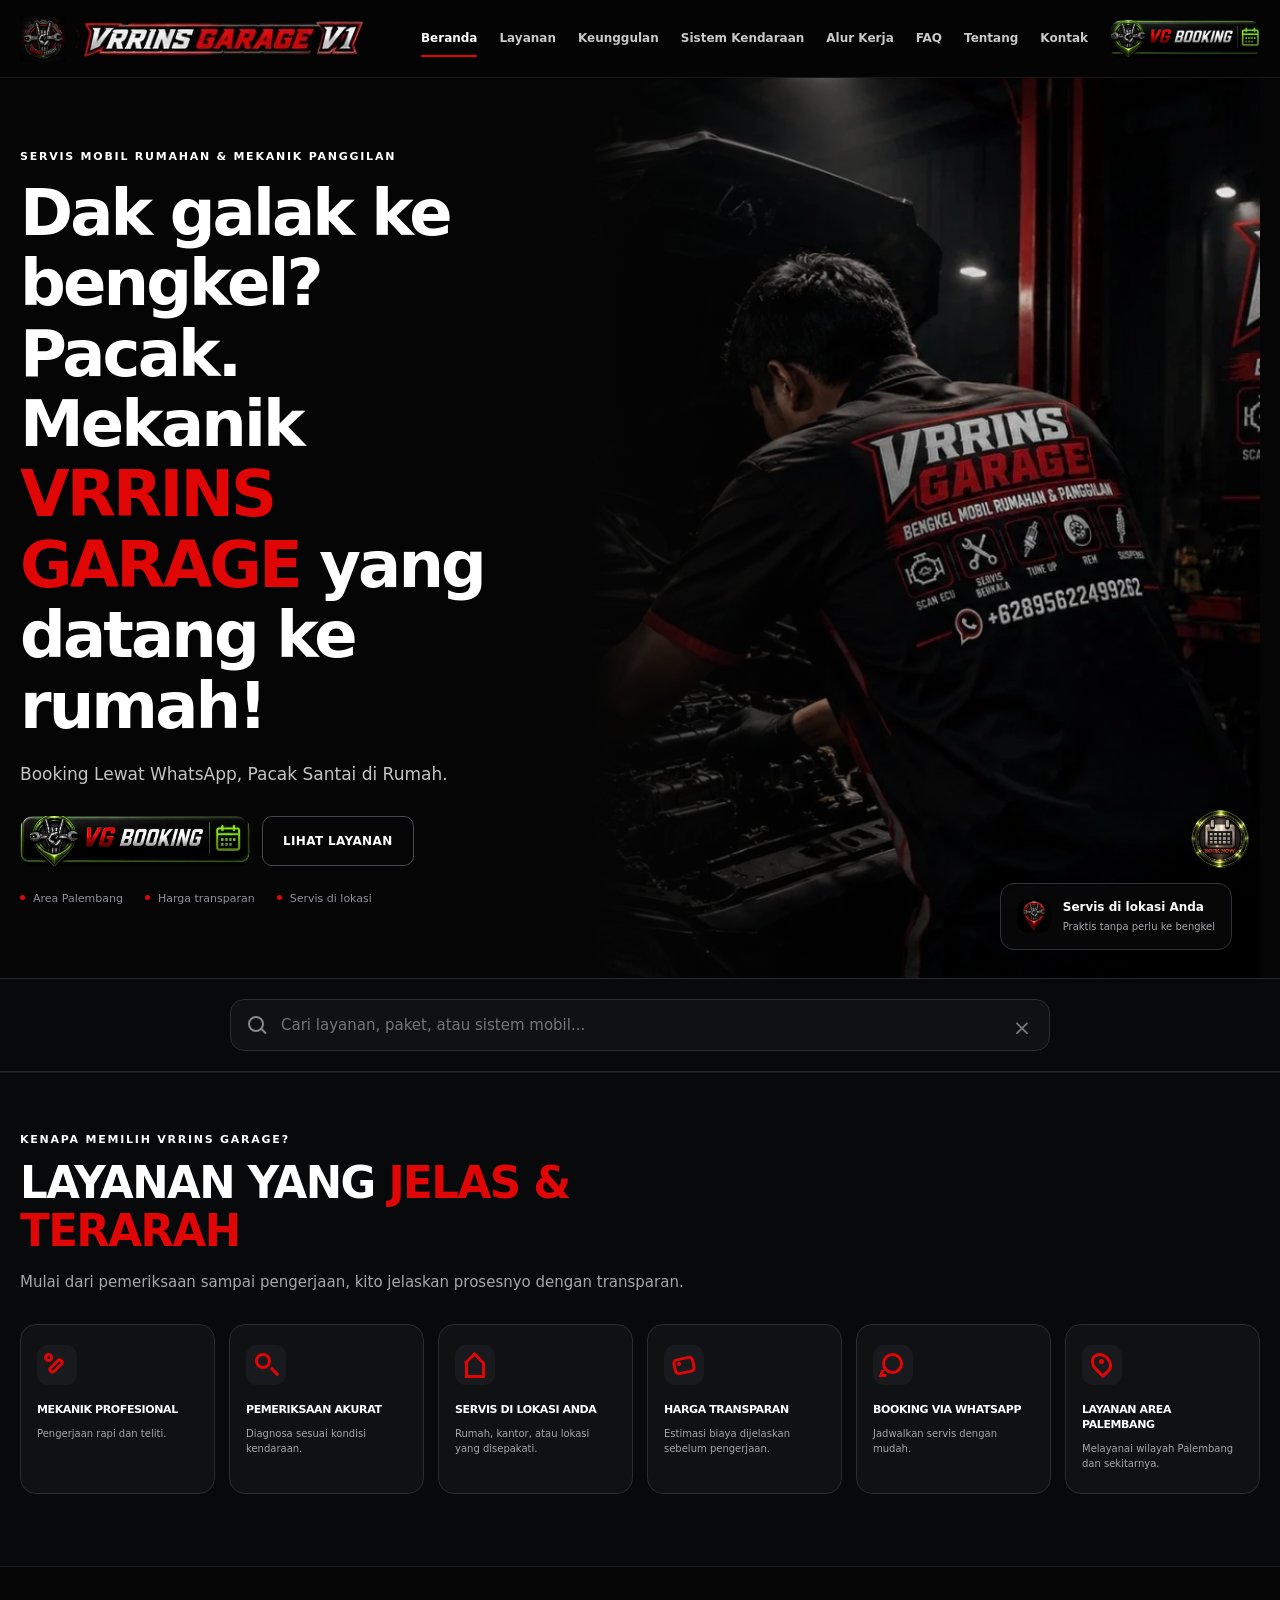
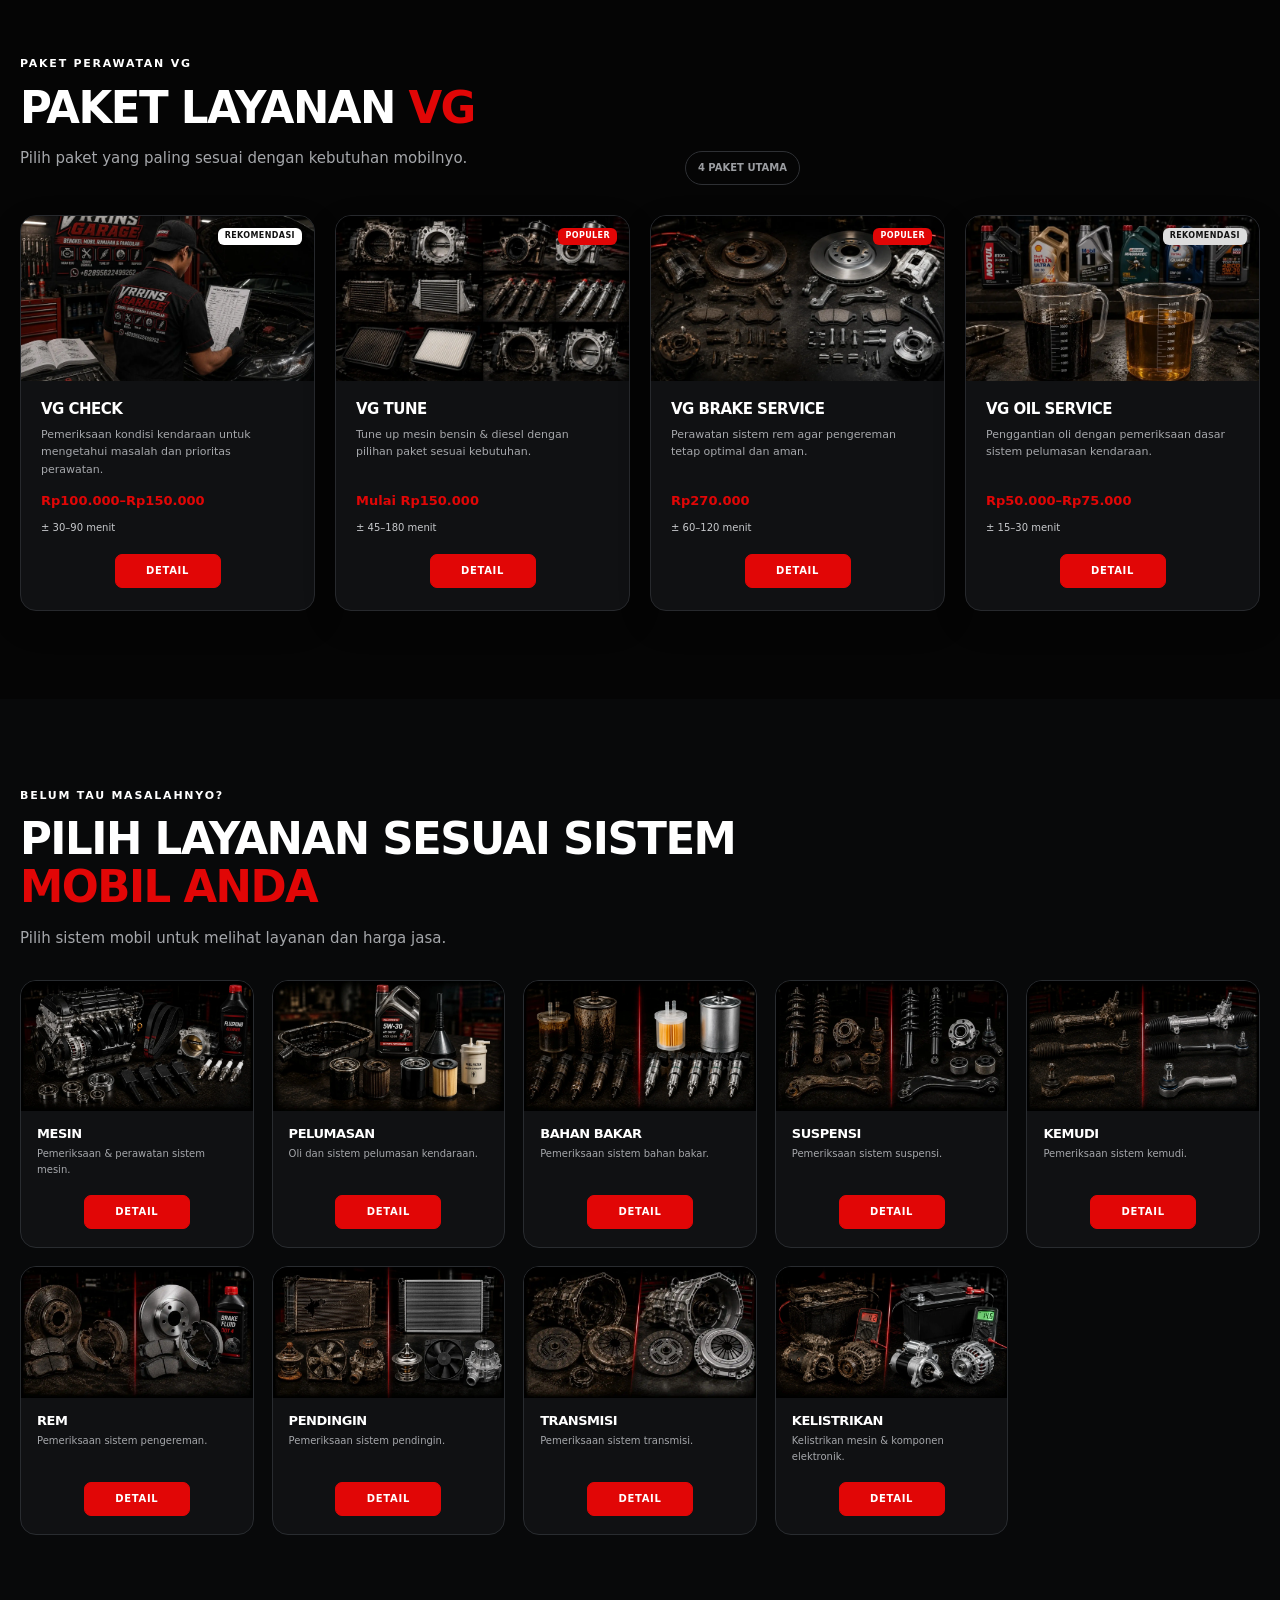
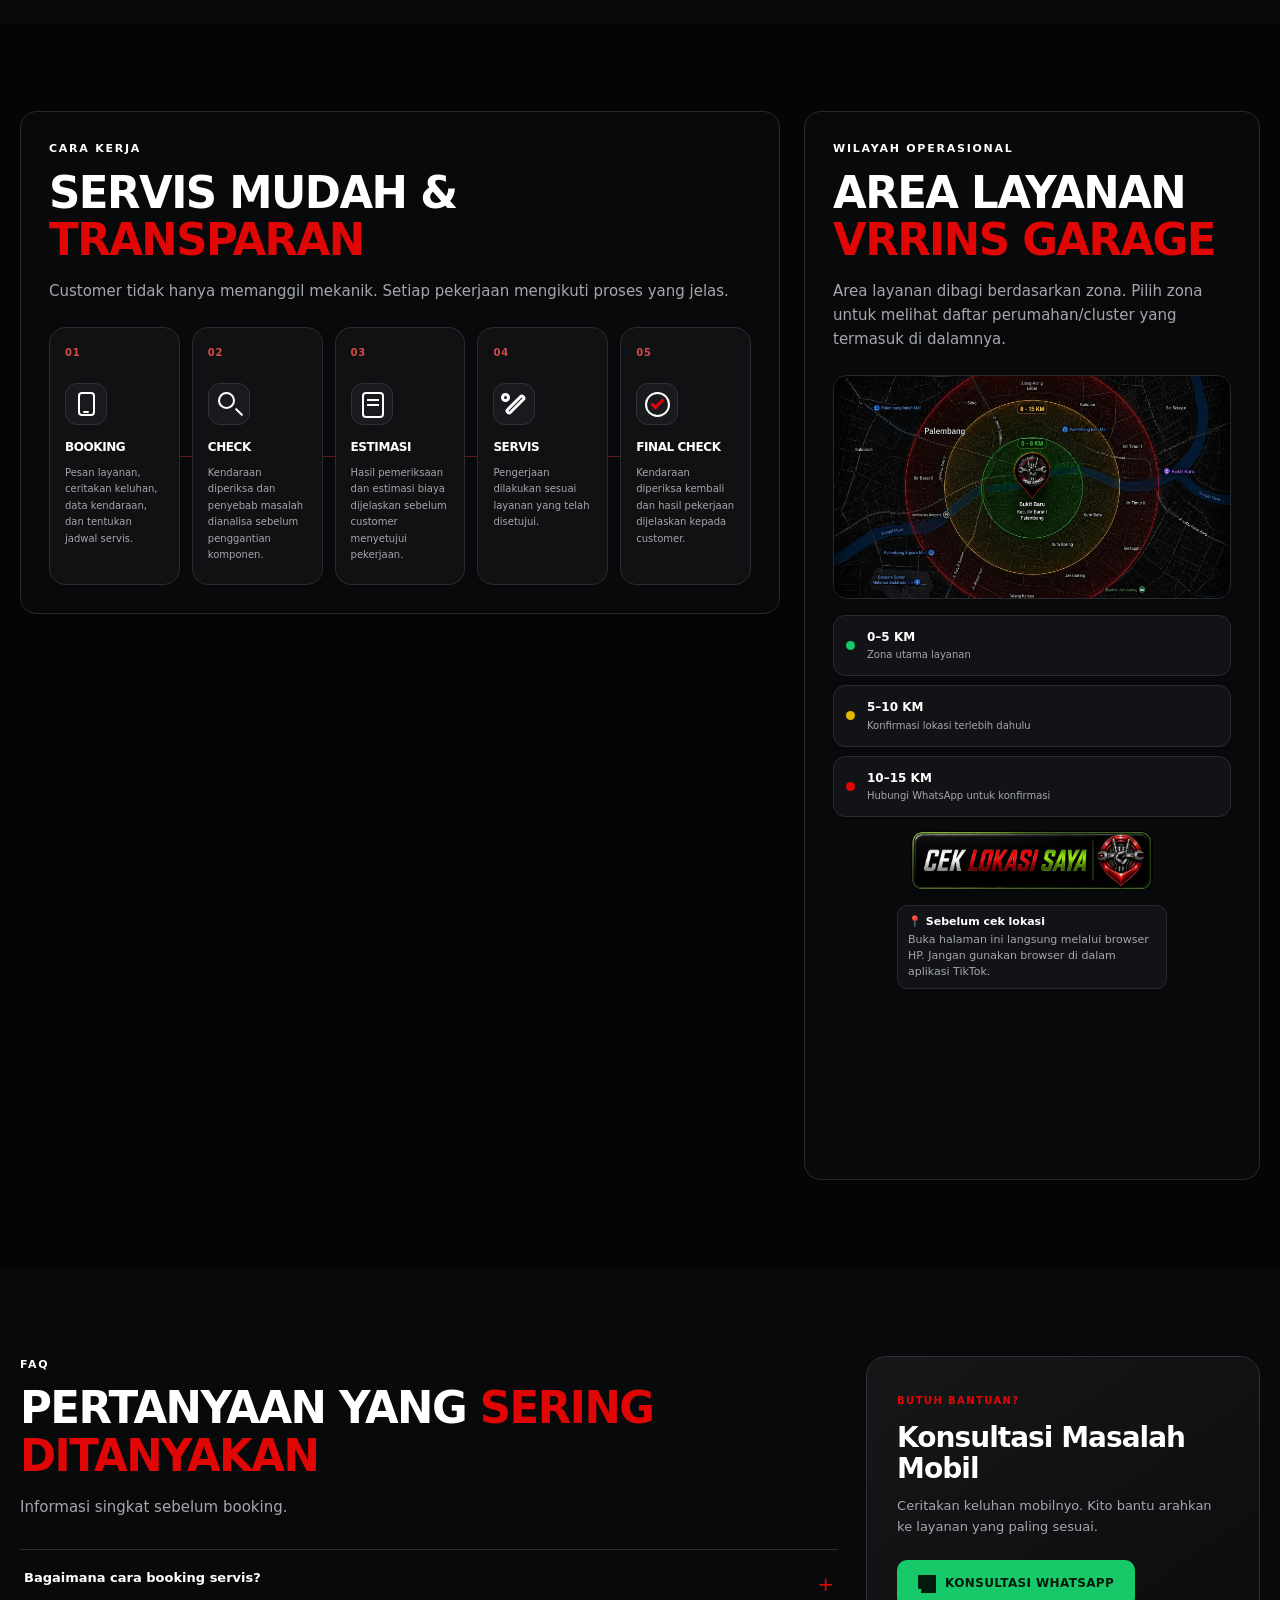
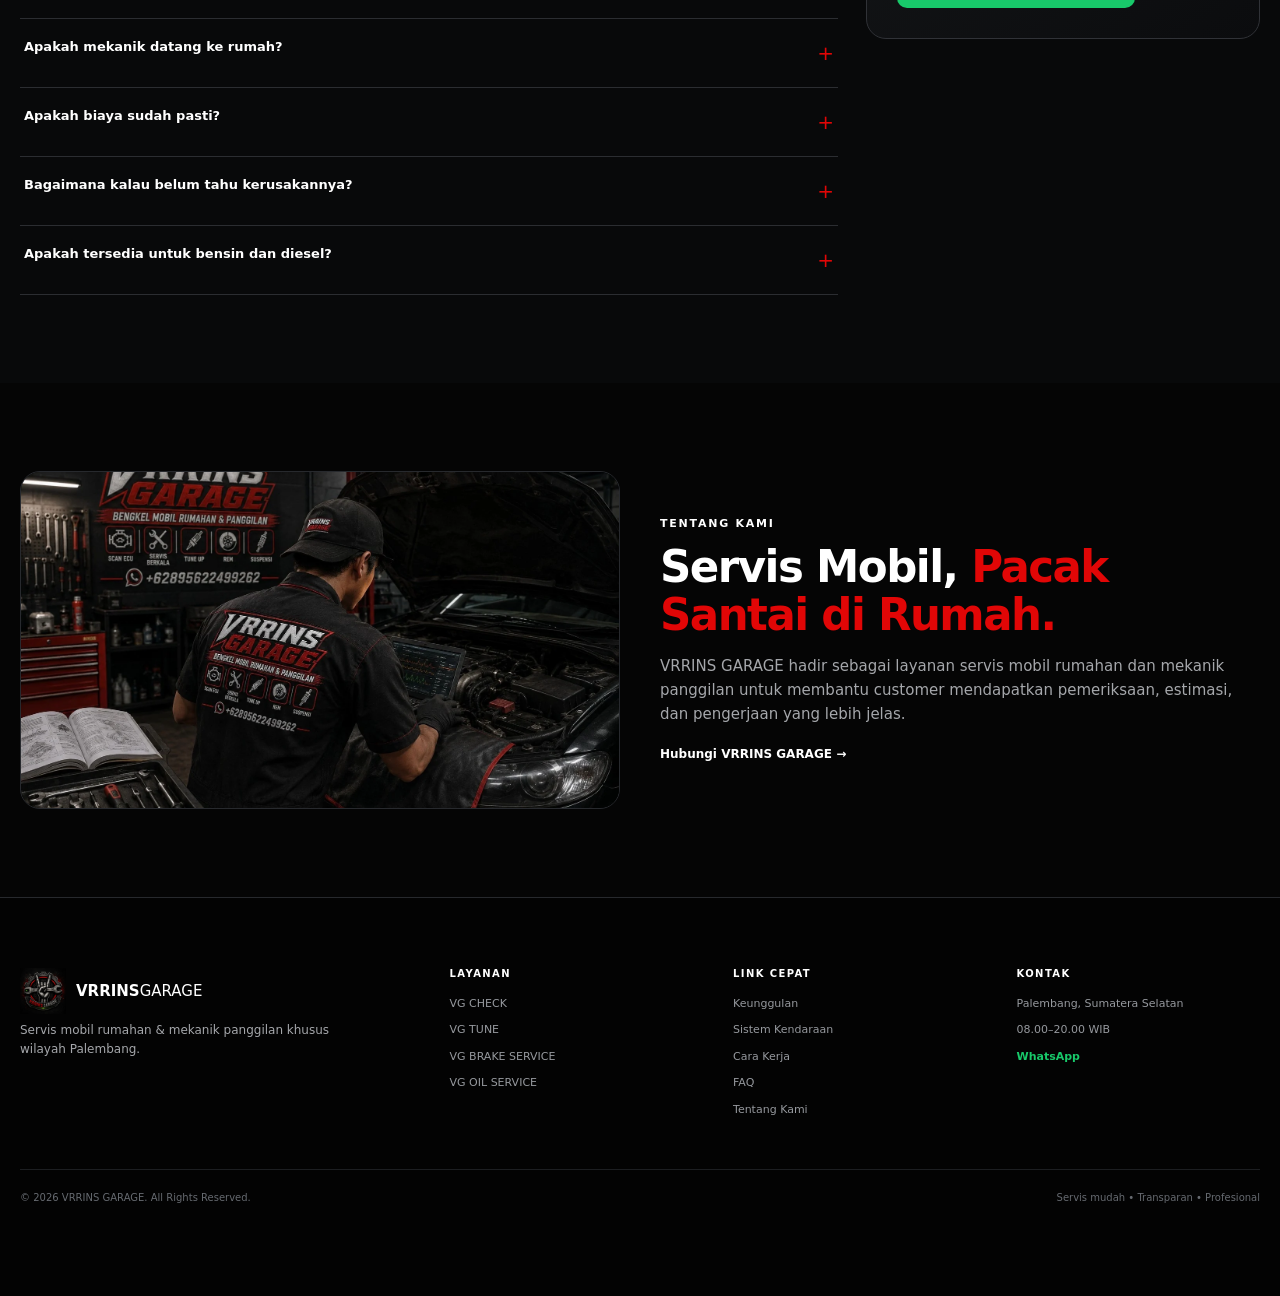
==== index.html @ 0cd133b5 "Add files via upload" ====
<!doctype html>
<html lang="id">
<head>
  <meta charset="utf-8">
  <meta name="viewport" content="width=device-width, initial-scale=1, viewport-fit=cover">
  <meta name="theme-color" content="#050505">
  <meta name="description" content="VRRINS GARAGE — servis mobil rumahan dan mekanik panggilan khusus wilayah Palembang.">
  <title>VRRINS GARAGE | Servis Mobil di Rumah Palembang</title>
  <link rel="stylesheet" href="style.css">
</head>
<body>
<a class="skip-link" href="#main-content">Lewati ke konten utama</a>

<header class="site-header" id="site-header">
  <div class="container header-inner">
    <a class="brand" href="#beranda" aria-label="VRRINS GARAGE Beranda">
      <img src="images/logo.webp" alt="Logo VRRINS GARAGE" class="brand__logo" width="48" height="48">
      <img src="images/wordmark-v1.webp" alt="VRRINS GARAGE V1" class="brand__wordmark" width="313" height="53">
    </a>
    <button class="nav-toggle" id="nav-toggle" aria-label="Buka menu" aria-expanded="false" aria-controls="main-navigation">
      <span></span><span></span><span></span>
    </button>
    <nav class="main-nav" id="main-navigation" aria-label="Navigasi utama">
      <a class="nav-link active" href="#beranda">Beranda</a>
      <a class="nav-link" href="#paket-layanan">Layanan</a>
      <a class="nav-link" href="#keunggulan">Keunggulan</a>
      <a class="nav-link" href="#kondisi-mobil">Sistem Kendaraan</a>
      <a class="nav-link" href="#alur-kerja">Alur Kerja</a>
      <a class="nav-link" href="#faq">FAQ</a>
      <a class="nav-link" href="#tentang-kami">Tentang</a>
      <a class="nav-link" href="#kontak">Kontak</a>
      <a class="nav-booking js-whatsapp" href="https://wa.me/62895622499262?text=Halo%2C%20kak.%20%F0%9F%91%8B%0A%0ABiso%20bantu%20jadwalkan%20booking%3F" target="_blank" rel="noopener" data-wa-message="Halo, kak. 👋&#10;&#10;Biso bantu jadwalkan booking?"> <span class="wa-icon" aria-hidden="true"></span> Booking WhatsApp</a>
    </nav>
  </div>
</header>

<main id="main-content">
<section class="hero-section" id="beranda">
  <div class="container hero-grid">
    <div class="hero-content">
      <p class="eyebrow">SERVIS MOBIL RUMAHAN &amp; MEKANIK PANGGILAN</p>
      <h1>Dak galak ke bengkel? Pacak.<br>Mekanik <span class="text-accent">VRRINS GARAGE</span> yang datang ke rumah!</h1>
      <p class="hero-subtitle">Booking Lewat WhatsApp, Pacak Santai di Rumah.</p>
      <div class="hero-actions">
        <a class="button button--whatsapp js-whatsapp" href="https://wa.me/62895622499262?text=Halo%2C%20kak.%20%F0%9F%91%8B%0A%0ABiso%20bantu%20jadwalkan%20booking%3F" target="_blank" rel="noopener" data-wa-message="Halo, kak. 👋&#10;&#10;Biso bantu jadwalkan booking?"><span class="wa-icon" aria-hidden="true"></span> Booking WhatsApp</a>
        <a class="button button--outline" href="#paket-layanan">Lihat Layanan</a>
      </div>
      <div class="hero-trust"><span>Area Palembang</span><span>Harga transparan</span><span>Servis di lokasi</span></div>
    </div>
    <div class="hero-media">
      <img src="images/hero.webp" alt="Layanan mekanik VRRINS GARAGE" width="1536" height="864" fetchpriority="high">
      <div class="hero-overlay"></div>
      <div class="hero-floating" onclick="document.getElementById('wilayah-operasional').scrollIntoView({behavior:'smooth'});" style="cursor:pointer;">
        <img class="floating-icon" src="images/vrrins-location.webp" alt="" width="34" height="34">
        <div><strong>Servis di lokasi Anda</strong><span>Praktis tanpa perlu ke bengkel</span></div>
      </div>
    </div>
  </div>
</section>
<section class="quick-section" aria-label="Pencarian dan menu cepat">
  <div class="container">
    <div class="search-wrap">
      <span class="search-icon" aria-hidden="true"></span>
      <input id="service-search" type="search" autocomplete="off" placeholder="Cari layanan, paket, atau sistem mobil..." aria-label="Cari layanan">
      <button id="search-clear" type="button" aria-label="Hapus pencarian">×</button>
      <div class="search-results" id="search-results" hidden></div>
    </div>
    <div class="quick-links">
      <button type="button" data-open-package="vg-check">VG CHECK</button>
      <button type="button" data-open-package="vg-tune">VG TUNE</button>
      <button type="button" data-open-package="vg-brake-service">VG BRAKE SERVICE</button>
      <button type="button" data-open-system="MESIN">SISTEM MESIN</button>
    </div>
  </div>
</section>

<section class="section advantages-section" id="keunggulan" aria-labelledby="advantages-title">
  <div class="container">
    <div class="section-heading">
      <p class="eyebrow">KENAPA MEMILIH VRRINS GARAGE?</p>
      <h2 id="advantages-title">LAYANAN YANG <span class="text-accent">JELAS &amp; TERARAH</span></h2>
      <p>Mulai dari pemeriksaan sampai pengerjaan, kito jelaskan prosesnyo dengan transparan.</p>
    </div>
    <div class="advantage-grid">
      <article class="advantage-card"><span class="advantage-icon icon-wrench" aria-hidden="true"></span><h3>MEKANIK PROFESIONAL</h3><p>Pengerjaan rapi dan teliti.</p></article>
      <article class="advantage-card"><span class="advantage-icon icon-search" aria-hidden="true"></span><h3>PEMERIKSAAN AKURAT</h3><p>Diagnosa sesuai kondisi kendaraan.</p></article>
      <article class="advantage-card"><span class="advantage-icon icon-home" aria-hidden="true"></span><h3>SERVIS DI LOKASI ANDA</h3><p>Rumah, kantor, atau lokasi yang disepakati.</p></article>
      <article class="advantage-card"><span class="advantage-icon icon-tag" aria-hidden="true"></span><h3>HARGA TRANSPARAN</h3><p>Estimasi biaya dijelaskan sebelum pengerjaan.</p></article>
      <article class="advantage-card"><span class="advantage-icon icon-whatsapp" aria-hidden="true"></span><h3>BOOKING VIA WHATSAPP</h3><p>Jadwalkan servis dengan mudah.</p></article>
      <article class="advantage-card"><span class="advantage-icon icon-pin" aria-hidden="true"></span><h3>LAYANAN AREA PALEMBANG</h3><p>Melayanai wilayah Palembang dan sekitarnya.</p></article>
    </div>
  </div>
</section>

<section class="section packages-section" id="paket-layanan" aria-labelledby="packages-title">
  <div class="container">
    <div class="section-heading section-heading--split">
      <div>
        <p class="eyebrow">PAKET PERAWATAN VG</p>
        <h2 id="packages-title">Paket Layanan <span class="text-accent">VG</span></h2>
        <p>Pilih paket yang paling sesuai dengan kebutuhan mobilnyo.</p>
      </div>
      <span class="section-label">4 PAKET UTAMA</span>
    </div>

    <div class="package-grid">
      <article class="service-card" data-open-package="vg-check">
        <div class="service-card__media">
          <img src="images/vg-check.webp" alt="VG CHECK" width="1536" height="864" loading="lazy">
          <span class="service-badge">REKOMENDASI</span>
        </div>
        <div class="service-card__body">
          <h3>VG CHECK</h3>
          <p>Pemeriksaan kondisi kendaraan untuk mengetahui masalah dan prioritas perawatan.</p>
          <div class="service-price">Rp100.000–Rp150.000</div>
          <div class="service-duration">± 30–90 menit</div>
          <button class="service-card__button" type="button" data-open-package="vg-check">DETAIL</button>
        </div>
      </article>

      <article class="service-card" data-open-package="vg-tune">
        <div class="service-card__media">
          <img src="images/vg-tune.webp" alt="VG TUNE" width="1536" height="864" loading="lazy">
          <span class="service-badge service-badge--popular">POPULER</span>
        </div>
        <div class="service-card__body">
          <h3>VG TUNE</h3>
          <p>Tune up mesin bensin &amp; diesel dengan pilihan paket sesuai kebutuhan.</p>
          <div class="service-price">Mulai Rp150.000</div>
          <div class="service-duration">± 45–180 menit</div>
          <button class="service-card__button" type="button" data-open-package="vg-tune">DETAIL</button>
        </div>
      </article>

      <article class="service-card" data-open-package="vg-brake-service">
        <div class="service-card__media">
          <img src="images/vg-brake-service.webp" alt="VG BRAKE SERVICE" width="1536" height="864" loading="lazy">
          <span class="service-badge service-badge--popular">POPULER</span>
        </div>
        <div class="service-card__body">
          <h3>VG BRAKE SERVICE</h3>
          <p>Perawatan sistem rem agar pengereman tetap optimal dan aman.</p>
          <div class="service-price">Rp270.000</div>
          <div class="service-duration">± 60–120 menit</div>
          <button class="service-card__button" type="button" data-open-package="vg-brake-service">DETAIL</button>
        </div>
      </article>

      <article class="service-card" data-open-package="vg-oil-service">
        <div class="service-card__media">
          <img src="images/vg-oil-service.webp" alt="VG OIL SERVICE" width="1536" height="864" loading="lazy">
          <span class="service-badge service-badge--recommended">REKOMENDASI</span>
        </div>
        <div class="service-card__body">
          <h3>VG OIL SERVICE</h3>
          <p>Penggantian oli dengan pemeriksaan dasar sistem pelumasan kendaraan.</p>
          <div class="service-price">Rp50.000–Rp75.000</div>
          <div class="service-duration">± 15–30 menit</div>
          <button class="service-card__button" type="button" data-open-package="vg-oil-service">DETAIL</button>
        </div>
      </article>
    </div>
  </div>
</section>
<section class="section systems-section" id="kondisi-mobil" aria-labelledby="systems-title">
  <div class="container">
    <div class="section-heading">
      <p class="eyebrow">BELUM TAU MASALAHNYO?</p>
      <h2 id="systems-title">Pilih Layanan Sesuai Sistem <span class="text-accent">Mobil Anda</span></h2>
      <p>Pilih sistem mobil untuk melihat layanan dan harga jasa.</p>
    </div>
    <div class="system-grid">
      <article class="system-card" data-open-system="MESIN"><div class="system-card__media"><img src="images/category-mesin.webp" alt="Mesin" loading="lazy"></div><div><h3>Mesin</h3><p>Pemeriksaan &amp; perawatan sistem mesin.</p><button type="button">DETAIL</button></div></article>
      <article class="system-card" data-open-system="PELUMASAN"><div class="system-card__media"><img src="images/category-pelumasan.webp" alt="Pelumasan" loading="lazy"></div><div><h3>Pelumasan</h3><p>Oli dan sistem pelumasan kendaraan.</p><button type="button">DETAIL</button></div></article>
      <article class="system-card" data-open-system="BAHAN BAKAR"><div class="system-card__media"><img src="images/category-bahan-bakar.webp" alt="Bahan bakar" loading="lazy"></div><div><h3>Bahan Bakar</h3><p>Pemeriksaan sistem bahan bakar.</p><button type="button">DETAIL</button></div></article>
      <article class="system-card" data-open-system="SUSPENSI"><div class="system-card__media"><img src="images/category-suspensi.webp" alt="Suspensi" loading="lazy"></div><div><h3>Suspensi</h3><p>Pemeriksaan sistem suspensi.</p><button type="button">DETAIL</button></div></article>
      <article class="system-card" data-open-system="KEMUDI"><div class="system-card__media"><img src="images/category-kemudi.webp" alt="Kemudi" loading="lazy"></div><div><h3>Kemudi</h3><p>Pemeriksaan sistem kemudi.</p><button type="button">DETAIL</button></div></article>
      <article class="system-card" data-open-system="REM"><div class="system-card__media"><img src="images/category-rem.webp" alt="Rem" loading="lazy"></div><div><h3>Rem</h3><p>Pemeriksaan sistem pengereman.</p><button type="button">DETAIL</button></div></article>
      <article class="system-card" data-open-system="PENDINGIN"><div class="system-card__media"><img src="images/category-pendingin.webp" alt="Pendingin" loading="lazy"></div><div><h3>Pendingin</h3><p>Pemeriksaan sistem pendingin.</p><button type="button">DETAIL</button></div></article>
      <article class="system-card" data-open-system="TRANSMISI"><div class="system-card__media"><img src="images/category-transmisi.webp" alt="Transmisi" loading="lazy"></div><div><h3>Transmisi</h3><p>Pemeriksaan sistem transmisi.</p><button type="button">DETAIL</button></div></article>
      <article class="system-card" data-open-system="KELISTRIKAN MESIN"><div class="system-card__media"><img src="images/category-kelistrikan.webp" alt="Kelistrikan mesin" loading="lazy"></div><div><h3>Kelistrikan</h3><p>Kelistrikan mesin &amp; komponen elektronik.</p><button type="button">DETAIL</button></div></article>
    </div>
  </div>
</section>

<section class="section process-area-section" id="alur-kerja">
  <div class="container split-layout">
    <div class="process-panel">
      <div class="section-heading">
        <p class="eyebrow">CARA KERJA</p>
        <h2>SERVIS MUDAH &amp; <span class="text-accent">TRANSPARAN</span></h2>
        <p>Customer tidak hanya memanggil mekanik. Setiap pekerjaan mengikuti proses yang jelas.</p>
      </div>
      <div class="process-grid">
        <article class="process-card"><span class="process-number">01</span><span class="process-icon process-icon--booking" aria-hidden="true"></span><h3>BOOKING</h3><p>Pesan layanan, ceritakan keluhan, data kendaraan, dan tentukan jadwal servis.</p></article>
        <article class="process-card"><span class="process-number">02</span><span class="process-icon process-icon--check" aria-hidden="true"></span><h3>CHECK</h3><p>Kendaraan diperiksa dan penyebab masalah dianalisa sebelum penggantian komponen.</p></article>
        <article class="process-card"><span class="process-number">03</span><span class="process-icon process-icon--estimate" aria-hidden="true"></span><h3>ESTIMASI</h3><p>Hasil pemeriksaan dan estimasi biaya dijelaskan sebelum customer menyetujui pekerjaan.</p></article>
        <article class="process-card"><span class="process-number">04</span><span class="process-icon process-icon--service" aria-hidden="true"></span><h3>SERVIS</h3><p>Pengerjaan dilakukan sesuai layanan yang telah disetujui.</p></article>
        <article class="process-card"><span class="process-number">05</span><span class="process-icon process-icon--final" aria-hidden="true"></span><h3>FINAL CHECK</h3><p>Kendaraan diperiksa kembali dan hasil pekerjaan dijelaskan kepada customer.</p></article>
      </div>
    </div>

    <aside class="area-panel" id="wilayah-operasional">
      <div class="section-heading">
        <p class="eyebrow">WILAYAH OPERASIONAL</p>
        <h2>Area Layanan <span class="text-accent">VRRINS GARAGE</span></h2>
        <p>Area layanan dibagi berdasarkan zona. Pilih zona untuk melihat daftar perumahan/cluster yang termasuk di dalamnya.</p>
      </div>
      <div class="area-map"><img src="images/area-map.webp" alt="Peta wilayah operasional" loading="lazy"></div>
      <div class="area-zones">
        <div class="area-zone" data-zone="1" role="button" tabindex="0" aria-label="Lihat daftar perumahan zona 0-5 km">
          <span class="zone-dot zone-dot--green"></span>
          <div><strong>0–5 KM</strong><span>Zona utama layanan</span></div>
        </div>
        <div class="area-zone" data-zone="2" role="button" tabindex="0" aria-label="Lihat daftar perumahan zona 5-10 km">
          <span class="zone-dot zone-dot--yellow"></span>
          <div><strong>5–10 KM</strong><span>Konfirmasi lokasi terlebih dahulu</span></div>
        </div>
        <div class="area-zone" data-zone="3" role="button" tabindex="0" aria-label="Lihat daftar perumahan zona 10-15 km">
          <span class="zone-dot zone-dot--red"></span>
          <div><strong>10–15 KM</strong><span>Hubungi WhatsApp untuk konfirmasi</span></div>
        </div>
      </div>

      <div class="vg-location-area">
        <button class="vg-location-check" id="vg-location-check" type="button" aria-label="Cek lokasi saya" aria-expanded="false" aria-controls="vg-location-container">
          <img src="images/cek-lokasi-saya.webp" alt="Cek Lokasi Saya" width="1536" height="377">
        </button>
        <div class="vg-location-notice" role="note">
          <strong>📍 Sebelum cek lokasi</strong>
          <span>Buka halaman ini langsung melalui browser HP. Jangan gunakan browser di dalam aplikasi TikTok.</span>
        </div>
        <div class="vg-location-container" id="vg-location-container" aria-live="polite" aria-atomic="true"></div>
      </div>
    </aside>
  </div>
</section>

<section class="section faq-section" id="faq">
  <div class="container faq-consult">
    <div>
      <div class="section-heading">
        <p class="eyebrow">FAQ</p>
        <h2>Pertanyaan yang <span class="text-accent">Sering Ditanyakan</span></h2>
        <p>Informasi singkat sebelum booking.</p>
      </div>
      <div class="faq-list">
        <details><summary>Bagaimana cara booking servis?</summary><p>Tekan tombol WhatsApp, pilih layanan, lalu kirim data kendaraan, keluhan, dan lokasi.</p></details>
        <details><summary>Apakah mekanik datang ke rumah?</summary><p>Ya, VRRINS GARAGE melayani servis di rumah atau lokasi customer sesuai area operasional.</p></details>
        <details><summary>Apakah biaya sudah pasti?</summary><p>Harga paket adalah estimasi sesuai layanan. Kondisi tambahan akan dikonfirmasi sebelum pekerjaan dilanjutkan.</p></details>
        <details><summary>Bagaimana kalau belum tahu kerusakannya?</summary><p>Gunakan VG CHECK atau pilih sistem kendaraan berdasarkan keluhan untuk mendapatkan arahan awal.</p></details>
        <details><summary>Apakah tersedia untuk bensin dan diesel?</summary><p>VG TUNE memiliki alur paket terpisah untuk mesin bensin dan diesel.</p></details>
      </div>
    </div>
    <aside class="consult-card">
      <span class="consult-kicker">BUTUH BANTUAN?</span>
      <h2>Konsultasi Masalah Mobil</h2>
      <p>Ceritakan keluhan mobilnyo. Kito bantu arahkan ke layanan yang paling sesuai.</p>
      <a class="button button--whatsapp js-whatsapp" href="https://wa.me/62895622499262?text=Halo%20Vrrins%20Garage%2C%20saya%20mau%20konsultasi%20masalah%20mobil.%20Keluhannya%3A" target="_blank" rel="noopener" data-wa-message="Halo Vrrins Garage, saya mau konsultasi masalah mobil. Keluhannya:"><span class="wa-icon" aria-hidden="true"></span> Konsultasi WhatsApp</a>
    </aside>
  </div>
</section>

<section class="section about-section" id="tentang-kami">
  <div class="container about-grid">
    <div class="about-media"><img src="images/about.webp" alt="VRRINS GARAGE" loading="lazy"></div>
    <div class="about-copy">
      <p class="eyebrow">TENTANG KAMI</p>
      <h2>Servis Mobil, <span class="text-accent">Pacak Santai di Rumah.</span></h2>
      <p>VRRINS GARAGE hadir sebagai layanan servis mobil rumahan dan mekanik panggilan untuk membantu customer mendapatkan pemeriksaan, estimasi, dan pengerjaan yang lebih jelas.</p>
      <a class="text-link" href="#kontak">Hubungi VRRINS GARAGE →</a>
    </div>
  </div>
</section>
</main>
<footer class="site-footer" id="kontak">
  <div class="container footer-grid">
    <div class="footer-brand">
      <a class="brand" href="#beranda"><img src="images/logo.webp" alt="Logo VRRINS GARAGE" class="brand__logo" width="48" height="48"><span class="brand__name"><strong>VRRINS</strong><span>GARAGE</span></span></a>
      <p>Servis mobil rumahan &amp; mekanik panggilan khusus wilayah Palembang.</p>
    </div>
    <div class="footer-column"><h3>LAYANAN</h3><a href="#paket-layanan">VG CHECK</a><a href="#paket-layanan">VG TUNE</a><a href="#paket-layanan">VG BRAKE SERVICE</a><a href="#paket-layanan">VG OIL SERVICE</a></div>
    <div class="footer-column"><h3>LINK CEPAT</h3><a href="#keunggulan">Keunggulan</a><a href="#kondisi-mobil">Sistem Kendaraan</a><a href="#alur-kerja">Cara Kerja</a><a href="#faq">FAQ</a><a href="#tentang-kami">Tentang Kami</a></div>
    <div class="footer-column"><h3>KONTAK</h3><span>Palembang, Sumatera Selatan</span><span>08.00–20.00 WIB</span>
      <a class="footer-wa js-whatsapp" href="https://wa.me/62895622499262?text=Halo%20Vrrins%20Garage%2C%20saya%20ingin%20konsultasi." target="_blank" rel="noopener" data-wa-message="Halo Vrrins Garage, saya ingin konsultasi.">WhatsApp</a>
    </div>
  </div>
  <div class="container footer-bottom"><span>© 2026 VRRINS GARAGE. All Rights Reserved.</span><span>Servis mudah • Transparan • Profesional</span></div>
</footer>

<div class="floating-whatsapp">
  <a class="floating-whatsapp__button js-whatsapp" href="https://wa.me/62895622499262?text=Halo%2C%20kak.%20%F0%9F%91%8B%0A%0ABiso%20bantu%20jadwalkan%20booking%3F" target="_blank" rel="noopener" aria-label="Booking VG via WhatsApp" data-wa-message="Halo, kak. 👋&#10;&#10;Biso bantu jadwalkan booking?">
    <img src="images/book-now.webp" alt="Booking VG" width="80" height="80">
  </a>
</div>

<div class="vg-modal" id="vg-modal" aria-hidden="true" role="dialog" aria-modal="true" aria-labelledby="vg-modal-title">
  <div class="vg-modal__backdrop" data-popup-close></div>
  <div class="vg-modal__dialog">
    <button class="vg-modal__close" type="button" aria-label="Tutup" data-popup-close>×</button>
    <div class="vg-modal__content" id="vg-modal-content"></div>
  </div>
</div>

<!-- Scripts -->
<script src="zona.js" defer></script>
<script src="services.js" defer></script>
<script src="popup.js" defer></script>
<script src="location.js" defer></script>
<script src="bootstrap.js" defer></script>

<!-- Floating positioning script (tetap) -->
<style id="vg-floating-booking-final">
  .floating-whatsapp {
    position: fixed !important;
    top: 0 !important;
    right: 20px !important;
    bottom: auto !important;
    left: auto !important;
    width: 80px !important;
    height: 80px !important;
    min-width: 80px !important;
    min-height: 80px !important;
    margin: 0 !important;
    padding: 0 !important;
    z-index: 99999 !important;
    display: block !important;
    visibility: hidden !important;
    opacity: 0 !important;
    pointer-events: none !important;
    transform: none !important;
  }

  .floating-whatsapp__button {
    display: flex !important;
    width: 80px !important;
    height: 80px !important;
    min-width: 80px !important;
    min-height: 80px !important;
    margin: 0 !important;
    padding: 0 !important;
    border: 0 !important;
    border-radius: 50% !important;
    background: transparent !important;
    background-image: none !important;
    box-shadow: none !important;
    overflow: hidden !important;
    align-items: center !important;
    justify-content: center !important;
  }

  .floating-whatsapp__button img {
    display: block !important;
    width: 80px !important;
    height: 80px !important;
    min-width: 80px !important;
    min-height: 80px !important;
    object-fit: contain !important;
    margin: 0 !important;
    padding: 0 !important;
  }

  @media (max-width: 800px) {
    .floating-whatsapp {
      right: 0 !important;
    }
  }

  @media (min-width: 801px) {
    .floating-whatsapp {
      right: 20px !important;
    }
  }
</style>

<script>
(function () {
  'use strict';

  function initFloatingBooking() {
    var floating = document.querySelector('.floating-whatsapp');
    var heroBooking = document.querySelector('.hero-actions .button--whatsapp');
    var navBooking = document.querySelector('.nav-booking');
    var nav = document.querySelector('.main-nav');
    var toggle = document.querySelector('.nav-toggle');
    var heroImage = document.querySelector('.hero-media img');

    if (!floating || !heroBooking) return;

    var lastWidth = window.innerWidth;
    var raf = 0;
    var positioned = false;

    function isMobileMenuOpen() {
      return window.innerWidth <= 800 && (
        (nav && nav.classList.contains('is-open')) ||
        (toggle && toggle.getAttribute('aria-expanded') === 'true')
      );
    }

    function getActiveBooking() {
      if (isMobileMenuOpen() && navBooking) return navBooking;
      return heroBooking;
    }

    function setSidePosition() {
      floating.style.setProperty('right', window.innerWidth <= 800 ? '0px' : '20px', 'important');
    }

    function targetIsReady(target) {
      if (!target) return false;
      var rect = target.getBoundingClientRect();
      return rect.width > 0 && rect.height > 0;
    }

    function alignNow() {
      cancelAnimationFrame(raf);
      raf = requestAnimationFrame(function () {
        var target = getActiveBooking();
        if (!target || !targetIsReady(target)) {
          schedule();
          return;
        }

        var rect = target.getBoundingClientRect();
        var height = floating.offsetHeight || 80;
        var top = rect.top + (rect.height / 2) - (height / 2);
        top = Math.max(0, Math.min(top, window.innerHeight - height));

        setSidePosition();
        floating.style.setProperty('top', Math.round(top) + 'px', 'important');
        floating.style.setProperty('bottom', 'auto', 'important');
        floating.style.setProperty('transform', 'none', 'important');

        // Tampilkan hanya setelah posisi final sudah terpasang.
        floating.style.setProperty('visibility', 'visible', 'important');
        floating.style.setProperty('opacity', '1', 'important');
        floating.style.setProperty('pointer-events', 'auto', 'important');
        positioned = true;
      });
    }

    function schedule() {
      cancelAnimationFrame(raf);
      raf = requestAnimationFrame(function () {
        requestAnimationFrame(alignNow);
      });
    }

    function scheduleAfterHeroReady() {
      if (heroImage && !heroImage.complete) {
        heroImage.addEventListener('load', schedule, { once: true });
      }
      schedule();
    }

    function watchMenu() {
      if (toggle) {
        toggle.addEventListener('click', function () {
          setTimeout(schedule, 0);
          setTimeout(schedule, 80);
          setTimeout(schedule, 180);
        });
      }
      if (nav && window.MutationObserver) {
        var observer = new MutationObserver(function () {
          schedule();
        });
        observer.observe(nav, { attributes: true, attributeFilter: ['class', 'aria-hidden', 'style'] });
      }
    }

    window.addEventListener('load', scheduleAfterHeroReady, { passive: true });
    window.addEventListener('resize', function () {
      if (window.innerWidth !== lastWidth || !positioned) {
        lastWidth = window.innerWidth;
        schedule();
      }
    }, { passive: true });
    window.addEventListener('orientationchange', function () {
      lastWidth = window.innerWidth;
      schedule();
    }, { passive: true });

    if (document.fonts && document.fonts.ready) {
      document.fonts.ready.then(schedule).catch(function () {});
    }

    if (window.ResizeObserver) {
      var ro = new ResizeObserver(function () {
        if (!positioned || isMobileMenuOpen()) schedule();
      });
      ro.observe(heroBooking);
      if (navBooking) ro.observe(navBooking);
    }

    watchMenu();
    scheduleAfterHeroReady();
  }

  if (document.readyState === 'loading') {
    document.addEventListener('DOMContentLoaded', initFloatingBooking, { once: true });
  } else {
    initFloatingBooking();
  }
})();
</script>

</body>
</html>
---- style.css ----
/* ============================================================
   VRRINS GARAGE — FINAL UI
   Mobile First • Premium Dark • Desktop 5×1 / 5+4 • Mobile 3×2 / 3×3
   ============================================================ */

:root {
  --bg: #050505;
  --surface: #0c0d0f;
  --surface-2: #111316;
  --surface-3: #17191c;
  --text: #fff;
  --muted: #a5a7ab;
  --muted-2: #73767b;
  --border: #27292d;
  --red: #e00000;
  --red-2: #ff2525;
  --green: #00c853;
  --green-2: #25d366;
  --yellow: #d7a900;
  --container: 1240px;
  --radius: 18px;
  --shadow: 0 18px 55px rgba(0, 0, 0, 0.26);
  --ease: 220ms ease;
  font-family: Inter, ui-sans-serif, system-ui, -apple-system, BlinkMacSystemFont, "Segoe UI", sans-serif;
}

* {
  box-sizing: border-box;
}

html {
  scroll-behavior: smooth;
  scroll-padding-top: 88px;
}

body {
  margin: 0;
  min-width: 320px;
  background: var(--bg);
  color: var(--text);
  font-size: 15px;
  line-height: 1.6;
  -webkit-font-smoothing: antialiased;
}

body.popup-open {
  overflow: hidden;
}

img {
  display: block;
  max-width: 100%;
}

a {
  color: inherit;
  text-decoration: none;
}

button,
input {
  font: inherit;
}

button {
  cursor: pointer;
}

.skip-link {
  position: fixed;
  left: 12px;
  top: 12px;
  z-index: 10000;
  background: #fff;
  color: #000;
  padding: 10px 14px;
  border-radius: 10px;
  transform: translateY(-150%);
}

.skip-link:focus {
  transform: none;
}

.container {
  width: min(calc(100% - 40px), var(--container));
  margin-inline: auto;
}

/* ===== SITE HEADER ===== */
.site-header {
  position: sticky;
  top: 0;
  z-index: 500;
  background: rgba(5, 5, 5, 0.9);
  backdrop-filter: blur(16px);
  border-bottom: 1px solid rgba(255, 255, 255, 0.08);
}

.header-inner {
  min-height: 76px;
  display: flex;
  align-items: center;
  gap: 28px;
}

.brand {
  display: inline-flex;
  align-items: center;
  gap: 10px;
  flex: none;
  min-width: 0;
}

.brand__logo {
  width: 46px;
  height: 46px;
  object-fit: contain;
  flex: none;
}

.brand__wordmark {
  display: block;
  width: 295px;
  height: auto;
  max-width: 100%;
  object-fit: contain;
  object-position: left center;
}

.main-nav {
  margin-left: auto;
  display: flex;
  align-items: center;
  gap: 22px;
}

.nav-link {
  font-size: 12px;
  font-weight: 700;
  color: #c9c9c9;
  position: relative;
  padding: 29px 0;
}

.nav-link:hover,
.nav-link.active {
  color: #fff;
}

.nav-link.active:after {
  content: "";
  position: absolute;
  left: 0;
  right: 0;
  bottom: 20px;
  height: 2px;
  background: var(--red);
}

.nav-booking {
  display: inline-flex;
  align-items: center;
  gap: 8px;
  padding: 11px 14px;
  border-radius: 10px;
  background: var(--green);
  color: #001b0b;
  font-size: 11px;
  font-weight: 900;
  white-space: nowrap;
}

.nav-toggle {
  display: none;
  margin-left: auto;
  background: none;
  border: 0;
  padding: 8px;
}

.nav-toggle span {
  display: block;
  width: 24px;
  height: 2px;
  background: #fff;
  margin: 5px 0;
}

.wa-icon {
  display: inline-block;
  width: 16px;
  height: 16px;
  border: 2px solid currentColor;
  border-radius: 50%;
  position: relative;
}

.wa-icon:after {
  content: "";
  position: absolute;
  width: 5px;
  height: 5px;
  border-left: 2px solid currentColor;
  border-bottom: 2px solid currentColor;
  left: -3px;
  bottom: -3px;
  transform: skew(-18deg);
}

/* ===== HERO ===== */
.hero-section {
  border-bottom: 1px solid var(--border);
}

.hero-grid {
  min-height: 590px;
  display: grid;
  grid-template-columns: 46% 54%;
}

.hero-content {
  display: flex;
  flex-direction: column;
  justify-content: center;
  padding: 70px 50px 70px 0;
  position: relative;
  z-index: 2;
}

.eyebrow {
  margin: 0 0 12px;
  font-size: 11px;
  font-weight: 850;
  letter-spacing: 0.16em;
  color: #fff;
  text-transform: uppercase;
}

h1,
h2,
h3,
p {
  margin-top: 0;
}

h1,
h2,
h3 {
  line-height: 1.1;
  letter-spacing: -0.035em;
}

h1 {
  font-size: clamp(40px, 5vw, 72px);
  max-width: 680px;
  margin-bottom: 20px;
}

h2 {
  font-size: clamp(30px, 3.4vw, 48px);
  margin-bottom: 14px;
}

h3 {
  margin-bottom: 8px;
}

.hero-subtitle {
  max-width: 570px;
  color: #c4c4c4;
  font-size: 17px;
  margin-bottom: 28px;
}

.accent-green {
  color: var(--green-2);
}

.text-accent {
  color: var(--red);
}

.hero-actions {
  display: flex;
  gap: 12px;
  flex-wrap: wrap;
}

.button {
  min-height: 48px;
  padding: 0 20px;
  border-radius: 10px;
  display: inline-flex;
  align-items: center;
  justify-content: center;
  gap: 9px;
  font-size: 12px;
  font-weight: 850;
  text-transform: uppercase;
  letter-spacing: 0.03em;
  border: 1px solid transparent;
  transition: transform var(--ease), filter var(--ease), border-color var(--ease);
}

.button:hover {
  transform: translateY(-1px);
}

.button--whatsapp {
  background: var(--green);
  color: #001b0b;
}

.button--outline {
  background: transparent;
  border-color: #45484e;
  color: #fff;
}

.hero-trust {
  display: flex;
  gap: 22px;
  flex-wrap: wrap;
  margin-top: 24px;
  color: #8f9297;
  font-size: 11px;
}

.hero-trust span:before {
  content: "";
  display: inline-block;
  width: 5px;
  height: 5px;
  border-radius: 50%;
  background: var(--red);
  margin: 0 8px 2px 0;
}

.hero-media {
  position: relative;
  min-height: 590px;
  overflow: hidden;
  background: var(--surface);
}

.hero-media>img {
  width: 100%;
  height: 100%;
  object-fit: cover;
}

.hero-overlay {
  position: absolute;
  inset: 0;
  background: linear-gradient(90deg, #050505 0%, rgba(5, 5, 5, 0.6) 18%, rgba(5, 5, 5, 0.05) 62%),
    linear-gradient(0deg, rgba(0, 0, 0, 0.35), transparent 40%);
}

.hero-floating {
  position: absolute;
  right: 28px;
  bottom: 28px;
  display: flex;
  align-items: center;
  gap: 12px;
  background: rgba(8, 9, 10, 0.88);
  border: 1px solid #303237;
  border-radius: 14px;
  padding: 14px 16px;
  box-shadow: var(--shadow);
}

.floating-icon {
  width: 34px;
  height: 34px;
  border-radius: 10px;
  display: block;
  flex: none;
  object-fit: contain;
  background: #191b1e;
  color: var(--red);
  font-weight: 900;
}

.hero-floating div {
  display: grid;
  gap: 2px;
}

.hero-floating strong {
  font-size: 12px;
}

.hero-floating span:last-child {
  font-size: 10px;
  color: var(--muted);
}
/* ===== QUICK SECTION ===== */
.quick-section {
  padding: 20px 0;
  border-bottom: 1px solid var(--border);
  background: #08090a;
}

.search-wrap {
  position: relative;
  max-width: 820px;
  margin: 0 auto;
}

.search-wrap input {
  width: 100%;
  height: 52px;
  padding: 0 50px;
  border: 1px solid #2b2d31;
  border-radius: 14px;
  background: #101113;
  color: #fff;
  outline: none;
}

.search-wrap input:focus {
  border-color: #50535a;
}

.search-icon {
  position: absolute;
  left: 18px;
  top: 17px;
  width: 16px;
  height: 16px;
  border: 2px solid #888;
  border-radius: 50%;
  z-index: 2;
}

.search-icon:after {
  content: "";
  position: absolute;
  width: 7px;
  height: 2px;
  background: #888;
  right: -5px;
  bottom: -2px;
  transform: rotate(45deg);
}

#search-clear {
  position: absolute;
  right: 12px;
  top: 10px;
  height: 32px;
  width: 32px;
  border: 0;
  background: transparent;
  color: #777;
  font-size: 22px;
}

.search-results {
  position: absolute;
  left: 0;
  right: 0;
  top: 60px;
  z-index: 40;
  background: #101113;
  border: 1px solid #303238;
  border-radius: 14px;
  box-shadow: var(--shadow);
  overflow: hidden;
}

.search-result {
  display: flex;
  align-items: center;
  justify-content: space-between;
  gap: 12px;
  padding: 13px 16px;
  border-bottom: 1px solid #25272a;
  cursor: pointer;
}

.search-result:last-child {
  border-bottom: 0;
}

.search-result:hover {
  background: #17191c;
}

.search-result small {
  display: block;
  color: var(--muted);
}

.quick-links {
  display: flex;
  justify-content: center;
  gap: 10px;
  flex-wrap: wrap;
  margin-top: 14px;
}

.quick-links button {
  border: 1px solid #2b2d31;
  background: #0d0e10;
  color: #d8d8d8;
  border-radius: 999px;
  padding: 8px 13px;
  font-size: 10px;
  font-weight: 800;
}

/* ===== SECTIONS ===== */
.section {
  padding: 88px 0;
}

.section-heading {
  max-width: 780px;
  margin-bottom: 34px;
}

.section-heading p:last-child {
  color: var(--muted);
  max-width: 700px;
}

.section-heading--split {
  display: flex;
  justify-content: space-between;
  gap: 30px;
  align-items: end;
}

.section-label {
  border: 1px solid #2e3034;
  border-radius: 999px;
  padding: 8px 12px;
  color: #9b9da1;
  font-size: 10px;
  font-weight: 800;
  white-space: nowrap;
}

/* ===== PACKAGES ===== */
.package-grid {
  display: grid;
  grid-template-columns: repeat(4, minmax(0, 1fr));
  gap: 20px;
}

.service-card {
  background: var(--surface-2);
  border: 1px solid var(--border);
  border-radius: var(--radius);
  overflow: hidden;
  box-shadow: 0 12px 35px rgba(0, 0, 0, 0.14);
  transition: transform var(--ease), border-color var(--ease), box-shadow var(--ease);
  cursor: pointer;
}

.service-card:hover {
  transform: translateY(-3px);
  border-color: #3b3d42;
  box-shadow: var(--shadow);
}

.service-card__media {
  position: relative;
  aspect-ratio: 16/9;
  overflow: hidden;
  background: #0a0b0c;
}

.service-card__media img {
  width: 100%;
  height: 100%;
  object-fit: cover;
  transition: transform 0.35s ease;
}

.service-card:hover .service-card__media img {
  transform: scale(1.025);
}

.service-badge {
  position: absolute;
  right: 12px;
  top: 12px;
  padding: 5px 8px;
  border-radius: 7px;
  background: #fff;
  color: #111;
  font-size: 9px;
  font-weight: 900;
  letter-spacing: 0.05em;
}

.service-badge--popular {
  background: var(--red);
  color: #fff;
}

.service-badge--recommended {
  background: #ddd;
  color: #111;
}

.service-card__body {
  padding: 22px 22px 24px;
  display: flex;
  flex-direction: column;
  min-height: 230px;
}

.service-card h3 {
  font-size: 17px;
  margin-bottom: 9px;
}

.service-card p {
  color: var(--muted);
  font-size: 12px;
  line-height: 1.65;
  margin-bottom: 18px;
  min-height: 40px;
}

.service-price {
  font-size: 15px;
  font-weight: 900;
  color: var(--red);
  margin-bottom: 4px;
}

.service-duration {
  font-size: 11px;
  color: #c0c2c6;
}

.service-card__button {
  align-self: center;
  margin-top: 22px;
  height: 35px;
  min-width: 100px;
  padding: 0 22px;
  border: 1px solid #3a3c40;
  border-radius: 9px;
  background: transparent;
  color: #fff;
  font-size: 10px;
  font-weight: 900;
  letter-spacing: 0.06em;
}

.service-card:hover .service-card__button {
  background: var(--red);
  border-color: var(--red);
}
/* ===== SYSTEMS ===== */
.systems-section {
  background: #08090a;
}

.system-grid {
  display: grid;
  grid-template-columns: repeat(5, minmax(0, 1fr));
  gap: 18px;
}

.system-card {
  background: var(--surface-2);
  border: 1px solid var(--border);
  border-radius: 16px;
  overflow: hidden;
  cursor: pointer;
  transition: transform var(--ease), border-color var(--ease);
  display: flex;
  flex-direction: column;
}

.system-card:hover {
  transform: translateY(-2px);
  border-color: #3b3d42;
}

.system-card__media {
  aspect-ratio: 16/9;
  background: #0a0b0c;
  overflow: hidden;
}

.system-card__media img {
  width: 100%;
  height: 100%;
  object-fit: cover;
}

.system-card>div:last-child {
  padding: 16px;
  display: flex;
  flex-direction: column;
  flex: 1;
}

.system-card h3 {
  font-size: 14px;
  text-transform: uppercase;
  margin-bottom: 5px;
}

.system-card p {
  font-size: 11px;
  color: var(--muted);
  margin-bottom: 14px;
  min-height: 35px;
}

.system-card button {
  border: 0;
  background: transparent;
  color: #fff;
  font-size: 10px;
  font-weight: 900;
  padding: 0;
  align-self: center;
  margin-top: auto;
  min-width: 106px;
  height: 34px;
  padding: 0 20px;
  font-size: 10px;
  font-weight: 900;
  letter-spacing: 0.07em;
  transition: background 0.25s ease, border-color 0.25s ease, transform 0.25s ease;
  background: var(--red);
  border: 1px solid var(--red);
  border-radius: 7px;
}

.system-card button:hover {
  filter: brightness(1.12);
}

/* ===== PROCESS & AREA ===== */
.split-layout {
  display: grid;
  grid-template-columns: minmax(0, 1.5fr) minmax(320px, 0.9fr);
  gap: 24px;
  align-items: start;
}

.process-panel,
.area-panel {
  background: var(--surface);
  border: 1px solid var(--border);
  border-radius: var(--radius);
  padding: 30px;
}

.process-panel .section-heading,
.area-panel .section-heading {
  margin-bottom: 24px;
}

.process-grid {
  display: grid;
  grid-template-columns: repeat(5, minmax(0, 1fr));
  gap: 12px;
}

.process-card {
  position: relative;
  background: #101113;
  border: 1px solid #282a2e;
  border-radius: 16px;
  padding: 17px 15px;
  min-height: 250px;
  display: flex;
  flex-direction: column;
  align-items: flex-start;
}

.process-card:not(:last-child):after {
  content: "";
  position: absolute;
  right: -13px;
  top: 50%;
  width: 14px;
  height: 1px;
  background: #45474b;
}

.process-number {
  font-size: 10px;
  font-weight: 700;
  color: #8b8e93;
}

.process-icon {
  width: 44px;
  height: 44px;
  margin: 23px 0 18px;
  border-radius: 12px;
  border: 1px solid #303237;
  background: #17191c;
  display: grid;
  place-items: center;
  color: var(--red);
  font-size: 22px;
  font-weight: 700;
}

.process-card h3 {
  font-size: 13px;
  margin-bottom: 10px;
}

.process-card p {
  font-size: 10px;
  color: var(--muted);
  line-height: 1.65;
  margin: 0;
}

.area-map {
  aspect-ratio: 16/9;
  overflow: hidden;
  border-radius: 14px;
  border: 1px solid #282a2e;
  background: #0b0c0d;
  margin-bottom: 16px;
}

.area-map img {
  width: 100%;
  height: 100%;
  object-fit: cover;
}

.area-zones {
  display: grid;
  gap: 9px;
}

.area-zone {
  display: flex;
  align-items: center;
  gap: 12px;
  background: #111316;
  border: 1px solid #292b2f;
  border-radius: 12px;
  padding: 12px;
}

.area-zone div {
  display: grid;
}

.area-zone strong {
  font-size: 12px;
}

.area-zone span:last-child {
  font-size: 10px;
  color: var(--muted);
}

.zone-dot {
  width: 9px;
  height: 9px;
  border-radius: 50%;
  flex: none;
}

.zone-dot--green {
  background: var(--green);
}

.zone-dot--yellow {
  background: #e0b900;
}

.zone-dot--red {
  background: var(--red);
}

/* ===== FAQ ===== */
.faq-section {
  background: #08090a;
}

.faq-consult {
  display: grid;
  grid-template-columns: minmax(0, 1.35fr) minmax(300px, 0.65fr);
  gap: 28px;
  align-items: start;
}

.faq-list {
  border-top: 1px solid #2b2d31;
}

.faq-list details {
  border-bottom: 1px solid #2b2d31;
  padding: 0;
}

.faq-list summary {
  list-style: none;
  cursor: pointer;
  padding: 18px 4px;
  font-size: 13px;
  font-weight: 800;
  display: flex;
  justify-content: space-between;
  gap: 20px;
}

.faq-list summary::-webkit-details-marker {
  display: none;
}

.faq-list summary:after {
  content: "+";
  color: var(--red);
  font-size: 20px;
  font-weight: 400;
}

.faq-list details[open] summary:after {
  content: "−";
}

.faq-list details p {
  color: var(--muted);
  font-size: 12px;
  padding: 0 4px 18px;
  margin: 0;
  max-width: 680px;
}

.consult-card {
  background: linear-gradient(145deg, #151719, #0b0c0e);
  border: 1px solid #303237;
  border-radius: 20px;
  padding: 30px;
  position: sticky;
  top: 105px;
}

.consult-kicker {
  font-size: 10px;
  letter-spacing: 0.14em;
  color: var(--red);
  font-weight: 900;
}

.consult-card h2 {
  font-size: 28px;
  margin: 12px 0;
}

.consult-card p {
  color: var(--muted);
  font-size: 13px;
  margin-bottom: 22px;
}

/* ===== ABOUT ===== */
.about-grid {
  display: grid;
  grid-template-columns: 1fr 1fr;
  gap: 40px;
  align-items: center;
}

.about-media {
  aspect-ratio: 16/9;
  border-radius: 20px;
  overflow: hidden;
  background: #0b0c0e;
  border: 1px solid var(--border);
}

.about-media img {
  width: 100%;
  height: 100%;
  object-fit: cover;
}

.about-copy p:not(.eyebrow) {
  color: var(--muted);
  max-width: 580px;
}

.text-link {
  font-size: 12px;
  font-weight: 900;
  color: #fff;
}

.text-link:hover {
  color: var(--red);
}

/* ===== FOOTER ===== */
.site-footer {
  padding: 70px 0 90px;
  border-top: 1px solid var(--border);
  background: #030303;
}

.footer-grid {
  display: grid;
  grid-template-columns: 1.6fr repeat(3, 1fr);
  gap: 40px;
}

.footer-brand>p {
  max-width: 320px;
  color: var(--muted);
  font-size: 12px;
}

.footer-column {
  display: grid;
  align-content: start;
  gap: 9px;
}

.footer-column h3 {
  font-size: 10px;
  letter-spacing: 0.14em;
  color: #fff;
  margin-bottom: 7px;
}

.footer-column a,
.footer-column span {
  font-size: 11px;
  color: #96999e;
}

.footer-column a:hover {
  color: #fff;
}

.footer-wa {
  color: var(--green) !important;
  font-weight: 900;
}

.footer-bottom {
  border-top: 1px solid #1c1e21;
  margin-top: 50px;
  padding-top: 20px;
  display: flex;
  justify-content: space-between;
  gap: 20px;
  color: #666a70;
  font-size: 10px;
}

.bottom-nav {
  display: none;
}

.floating-whatsapp {
  position: fixed;
  right: 20px;
  bottom: 20px;
  z-index: 450;
}

.floating-whatsapp__button {
  display: inline-flex;
  align-items: center;
  gap: 8px;
  padding: 12px 16px;
  border-radius: 999px;
  background: var(--green);
  color: #001b0b;
  font-size: 11px;
  font-weight: 900;
  box-shadow: 0 12px 35px rgba(0, 0, 0, 0.35);
}
/* ===== VG MODAL ===== */
.vg-modal {
  position: fixed;
  inset: 0;
  z-index: 1000;
  display: none;
  padding: 28px;
  background: rgba(0, 0, 0, 0.72);
  backdrop-filter: blur(8px);
}

.vg-modal.is-open {
  display: flex;
  align-items: center;
  justify-content: center;
}

.vg-modal__backdrop {
  position: absolute;
  inset: 0;
}

.vg-modal__dialog {
  position: relative;
  z-index: 1;
  width: min(1120px, 100%);
  max-height: min(92vh, 900px);
  overflow: hidden;
  background: #08090a;
  border: 1px solid #303237;
  border-radius: 20px;
  box-shadow: 0 30px 100px rgba(0, 0, 0, 0.55);
}

.vg-modal__close {
  position: absolute;
  right: 18px;
  top: 16px;
  z-index: 4;
  width: 38px;
  height: 38px;
  border: 1px solid #34363b;
  border-radius: 50%;
  background: #101113;
  color: #fff;
  font-size: 25px;
  line-height: 1;
}

.vg-modal__content {
  overflow: auto;
  max-height: min(92vh, 900px);
  padding: 34px;
}

.vg-popup-head {
  padding-right: 60px;
  margin-bottom: 12px;
}

.vg-popup-eyebrow {
  display: block;
  color: var(--red);
  font-size: 10px;
  font-weight: 900;
  letter-spacing: 0.14em;
  text-transform: uppercase;
}

.vg-popup-head h2 {
  font-size: clamp(24px, 3vw, 40px);
  margin: 5px 0 0;
  text-transform: uppercase;
}

.vg-popup-intro {
  color: var(--muted);
  font-size: 12px;
  margin-bottom: 24px;
}

.vg-back {
  border: 0;
  background: none;
  color: #bbb;
  padding: 0;
  margin: 0 0 18px;
  font-size: 11px;
  font-weight: 800;
}

.vg-back:hover {
  color: #fff;
}

.vg-popup-grid {
  display: grid;
  grid-template-columns: repeat(2, minmax(0, 1fr));
  gap: 18px;
}

.vg-popup-grid--package {
  grid-template-columns: repeat(4, minmax(0, 1fr));
}

.vg-popup-grid--system {
  grid-template-columns: repeat(4, minmax(0, 1fr));
}

.vg-popup-card {
  background: #101113;
  border: 1px solid #292b2f;
  border-radius: 16px;
  overflow: hidden;
  display: flex;
  flex-direction: column;
  min-width: 0;
}

.vg-popup-card__media {
  position: relative;
  aspect-ratio: 16/9;
  overflow: hidden;
  background: #0b0c0d;
}

.vg-popup-card__media img {
  width: 100%;
  height: 100%;
  object-fit: cover;
}

.vg-popup-badge {
  position: absolute;
  right: 12px;
  top: 12px;
  padding: 5px 8px;
  border-radius: 7px;
  background: #fff;
  color: #111;
  font-size: 9px;
  font-weight: 900;
}

.vg-popup-badge--best {
  background: var(--red);
  color: #fff;
}

.vg-popup-card__body {
  padding: 20px;
  display: flex;
  flex-direction: column;
  flex: 1;
}

.vg-popup-card__body h3 {
  font-size: 16px;
  margin-bottom: 8px;
}

.vg-popup-card__body p {
  font-size: 11px;
  color: var(--muted);
  line-height: 1.6;
  min-height: 38px;
  margin-bottom: 13px;
}

.vg-popup-meta {
  font-size: 11px;
  color: #fff;
  font-weight: 800;
  line-height: 1.6;
}

.vg-popup-button {
  align-self: center;
  margin-top: 20px;
  height: 34px;
  min-width: 100px;
  padding: 0 20px;
  border: 1px solid #3b3d41;
  border-radius: 8px;
  background: transparent;
  color: #fff;
  font-size: 10px;
  font-weight: 900;
  letter-spacing: 0.06em;
}

.vg-popup-button:hover {
  background: var(--red);
  border-color: var(--red);
}

.vg-popup-cover {
  display: grid;
  grid-template-columns: 42% 1fr;
  gap: 0;
  margin-bottom: 20px;
  background: #101113;
  border: 1px solid #292b2f;
  border-radius: 16px;
  overflow: hidden;
}

.vg-popup-cover>div:last-child {
  padding: 26px;
  display: flex;
  flex-direction: column;
  justify-content: center;
}

.vg-popup-cover img {
  width: 100%;
  height: 100%;
  object-fit: cover;
  aspect-ratio: 16/9;
}

.vg-popup-cover h3 {
  font-size: 24px;
  margin-bottom: 8px;
}

.vg-popup-cover p {
  color: var(--muted);
  font-size: 12px;
}

.vg-popup-cover strong {
  color: var(--red);
  font-size: 11px;
}

/* ===== DETAIL POPUP ===== */
.vg-detail-media {
  border-radius: 16px;
  overflow: hidden;
  border: 1px solid #292b2f;
  aspect-ratio: 16/9;
  background: #0b0c0d;
  margin-bottom: 20px;
}

.vg-detail-media img {
  width: 100%;
  height: 100%;
  object-fit: cover;
}

.vg-detail-head h3 {
  font-size: 28px;
  margin: 4px 0 8px;
}

.vg-detail-head p {
  color: var(--muted);
  max-width: 800px;
}

.vg-popup-label {
  font-size: 10px;
  color: var(--red);
  font-weight: 900;
  letter-spacing: 0.12em;
}

.vg-detail-stats {
  display: grid;
  grid-template-columns: repeat(2, 1fr);
  gap: 12px;
  margin: 22px 0;
}

.vg-detail-stats>div {
  background: #101113;
  border: 1px solid #292b2f;
  border-radius: 14px;
  padding: 16px;
}

.vg-detail-stats small {
  display: block;
  color: #85888e;
  font-size: 10px;
  margin-bottom: 5px;
}

.vg-detail-stats strong {
  font-size: 16px;
  color: #fff;
}

.vg-detail-section {
  border-top: 1px solid #292b2f;
  padding: 20px 0;
}

.vg-detail-section h4,
.vg-gallery h4 {
  font-size: 10px;
  letter-spacing: 0.13em;
  margin: 0 0 12px;
}

.vg-detail-section p,
.vg-detail-section li {
  color: var(--muted);
  font-size: 12px;
}

.vg-detail-section ul {
  margin: 0;
  padding-left: 18px;
}

.vg-detail-section li {
  margin: 5px 0;
}

.is-excluded li {
  color: #8f9196;
}

.vg-gallery {
  border-top: 1px solid #292b2f;
  padding-top: 20px;
}

.vg-gallery-grid {
  display: grid;
  grid-template-columns: repeat(3, 1fr);
  gap: 12px;
}

.vg-gallery-grid img {
  width: 100%;
  aspect-ratio: 16/9;
  object-fit: cover;
  border-radius: 12px;
  background: #0b0c0d;
}
/* ===== TOMBOL BOOKING DI POPUP DETAIL ===== */
.vg-wa-button {
  background-image: url("images/vg-booking.webp") !important;
  background-repeat: no-repeat !important;
  background-position: center !important;
  background-size: cover !important;
  background-color: transparent !important;
  color: transparent !important;
  overflow: hidden !important;
  text-indent: -9999px !important;
  border: 0 !important;
  box-shadow: none !important;
  padding: 0 !important;
  display: block !important;
  width: 220px !important;
  height: 50px !important;
  min-height: 50px !important;
  margin: 24px auto 0 !important;
  border-radius: 14px !important;
}

.vg-wa-button .wa-icon,
.vg-wa-button span {
  display: none !important;
}

/* ============================================================
   RESPONSIVE
   ============================================================ */

@media (max-width: 1100px) {
  .main-nav {
    gap: 14px;
  }
  .nav-link {
    font-size: 11px;
  }
  .package-grid {
    grid-template-columns: repeat(2, 1fr);
  }
  .system-grid {
    grid-template-columns: repeat(3, 1fr);
  }
  .process-grid {
    grid-template-columns: repeat(3, 1fr);
  }
  .process-card:nth-child(3):after {
    display: none;
  }
  .process-card:nth-child(4):after,
  .process-card:nth-child(5):after {
    display: none;
  }
}

@media (max-width: 800px) {
  html {
    scroll-padding-top: 72px;
  }
  .container {
    width: min(calc(100% - 28px), var(--container));
  }
  .site-header {
    position: sticky;
  }
  .header-inner {
    min-height: 68px;
  }
  .brand__logo {
    width: 40px;
    height: 40px;
  }
  .brand {
    gap: 8px;
    min-width: 0;
    max-width: calc(100% - 44px);
  }
  .brand__wordmark {
    width: 190px;
    max-width: calc(100vw - 110px);
    height: auto;
  }
  .nav-toggle {
  display: block;
}
.main-nav {
  display: none;
  position: absolute;
  left: 0;
  right: 0;
  top: 68px;
  background: #090a0b;
  border-bottom: 1px solid #282a2e;
  padding: 10px 14px 16px;
  flex-direction: column;
  align-items: stretch;
  gap: 0;
}
.main-nav.is-open {
  display: flex;
}
.nav-link {
  padding: 12px 8px;
}
.nav-link.active:after {
  display: none;
}
.nav-booking {
  justify-content: center;
  margin-top: 8px;
}
.hero-grid {
  display: block;
  min-height: 0;
}
.hero-content {
  padding: 48px 0 30px;
}
.hero-content h1 {
  font-size: clamp(34px, 9vw, 50px);
}
.hero-subtitle {
  font-size: 14px;
}
.hero-media {
  min-height: 300px;
}
.hero-floating {
  right: 14px;
  bottom: 14px;
}
.section {
  padding: 64px 0;
}
.section-heading--split {
  display: block;
}
.section-label {
  display: inline-block;
  margin-top: 12px;
}
.package-grid {
  grid-template-columns: repeat(2, minmax(0, 1fr));
  gap: 12px;
}
.service-card__body {
  padding: 17px 15px 18px;
  min-height: 220px;
}
.service-card h3 {
  font-size: 14px;
}
.service-card p {
  font-size: 10px;
  min-height: 52px;
}
.service-price {
  font-size: 12px;
}
.service-duration {
  font-size: 10px;
}
.service-card__button {
  height: 34px;
  min-width: 88px;
  padding: 0 16px;
  margin-top: 18px;
}
  .system-grid {
  grid-template-columns: repeat(3, minmax(0, 1fr));
  gap: 10px;
}
.system-card>div:last-child {
  padding: 12px;
}
.system-card h3 {
  font-size: 11px;
}
.system-card p {
  font-size: 9px;
  min-height: 44px;
}
.split-layout {
  grid-template-columns: 1fr;
}
.process-panel,
.area-panel {
  padding: 20px;
}
.process-grid {
  grid-template-columns: repeat(3, minmax(0, 1fr));
  gap: 10px;
}
.process-card {
  min-height: 235px;
  padding: 14px 12px;
}
.process-card:after {
  display: none !important;
}
.process-icon {
  width: 38px;
  height: 38px;
  margin: 18px 0 14px;
}
.process-card h3 {
  font-size: 11px;
}
.process-card p {
  font-size: 9px;
}
.process-card:nth-child(4) {
  grid-column: 1 / 2;
}
.process-card:nth-child(5) {
  grid-column: 2 / 3;
}
.faq-consult,
.about-grid {
  grid-template-columns: 1fr;
}
.consult-card {
  position: static;
}
.footer-grid {
  grid-template-columns: 1fr 1fr;
  gap: 28px;
}
.footer-brand {
  grid-column: 1 / -1;
}
.footer-bottom {
  display: grid;
}
.floating-whatsapp {
  display: none;
}
.bottom-nav {
  display: none !important;
}
.bottom-nav a,
.bottom-nav button {
  border: 0;
  background: none;
  color: #888;
  display: flex;
  flex-direction: column;
  align-items: center;
  justify-content: center;
  gap: 2px;
  font-size: 8px;
  font-weight: 800;
}
.bottom-nav a:hover,
.bottom-nav button:hover {
  color: #fff;
}
.bottom-icon {
  font-size: 18px;
  line-height: 18px;
}
.bottom-icon--green {
  color: var(--green);
}
.bottom-icon--red {
  color: var(--red);
}
.site-footer {
  padding-bottom: 70px;
}
.vg-modal {
  padding: 0;
}
.vg-modal.is-open {
  align-items: stretch;
}
.vg-modal__dialog {
  width: 100%;
  height: 100%;
  max-height: none;
  border-radius: 0;
  border: 0;
}
.vg-modal__content {
  max-height: 100%;
  padding: 24px 14px 34px;
}
.vg-modal__close {
  right: 12px;
  top: 12px;
}
.vg-popup-grid,
.vg-popup-grid--package,
.vg-popup-grid--system {
  grid-template-columns: 1fr 1fr;
  gap: 12px;
}
.vg-popup-card__body {
  padding: 14px;
}
.vg-popup-card__body h3 {
  font-size: 13px;
}
.vg-popup-card__body p {
  font-size: 10px;
  min-height: 45px;
}
.vg-popup-meta {
  font-size: 10px;
}
.vg-popup-button {
  height: 34px;
  min-width: 88px;
}
.vg-popup-cover {
  grid-template-columns: 1fr;
}
.vg-popup-cover>div:last-child {
  padding: 18px;
}
.vg-detail-stats {
  grid-template-columns: 1fr 1fr;
}
.vg-gallery-grid {
  grid-template-columns: repeat(2, 1fr);
}
.vg-wa-button {
  width: 180px !important;
  height: 44px !important;
  min-height: 44px !important;
}
  }

@media (max-width: 520px) {
  .quick-links {
    justify-content: flex-start;
    overflow: auto;
    flex-wrap: nowrap;
    padding-bottom: 3px;
  }
  .quick-links button {
    white-space: nowrap;
  }
  .hero-actions {
    display: grid;
    grid-template-columns: 1fr;
  }
  .hero-trust {
    gap: 8px 12px;
  }
  .hero-trust span {
    font-size: 9px;
  }
  .system-card p {
    display: none;
  }
  .system-card>div:last-child {
    padding: 10px;
  }
  .system-card button {
    font-size: 9px;
  }
  .process-grid {
    grid-template-columns: repeat(3, minmax(0, 1fr));
  }
  .process-card {
    min-height: 225px;
  }
  .process-card:nth-child(4),
  .process-card:nth-child(5) {
    grid-column: auto;
  }
  .process-card p {
    font-size: 8.5px;
  }
  .process-card h3 {
    font-size: 10px;
  }
  .package-grid {
    gap: 9px;
  }
  .service-card__body {
    padding: 14px 12px 16px;
    min-height: 215px;
  }
  .service-card h3 {
    font-size: 12px;
  }
  .service-card p {
    font-size: 9px;
    line-height: 1.55;
  }
  .service-card__button {
    height: 33px;
    min-width: 80px;
  }
  .footer-grid {
    grid-template-columns: 1fr;
  }
  .footer-brand {
    grid-column: auto;
  }
  .vg-popup-grid,
  .vg-popup-grid--package,
  .vg-popup-grid--system {
    grid-template-columns: 1fr;
  }
  .vg-detail-stats {
    grid-template-columns: 1fr;
  }
  .vg-gallery-grid {
    grid-template-columns: 1fr 1fr;
  }
  .vg-wa-button {
    width: 160px !important;
    height: 40px !important;
    min-height: 40px !important;
  }
}

@media (min-width: 801px) and (max-width: 1100px) {
  .process-grid {
    grid-template-columns: repeat(5, minmax(0, 1fr));
    gap: 8px;
  }
  .process-card {
    min-height: 260px;
  }
  .process-card:after {
    display: none;
  }
}

/* ===== VG FINAL POLISH OVERRIDES ===== */
:root {
  --surface-card: #101113;
  --surface-card-2: #0d0f11;
  --red: #e10606;
  --green: #18c96a;
  --green-2: #20d977;
}

body {
  background: #050505;
}

.section-heading {
  margin-bottom: 30px;
}

.section-heading h2 {
  font-weight: 900;
  text-transform: uppercase;
}

.eyebrow {
  font-weight: 900;
}

.hero-content h1 {
  font-weight: 900;
  letter-spacing: -0.045em;
}

.hero-content h1 .text-accent {
  color: var(--red);
}

.hero-subtitle {
  font-weight: 500;
}

.advantages-section {
  padding-top: 58px;
  padding-bottom: 72px;
  background: #08090a;
  border-top: 1px solid #16181b;
  border-bottom: 1px solid #1c1e21;
}

.advantage-grid {
  display: grid;
  grid-template-columns: repeat(6, minmax(0, 1fr));
  gap: 14px;
}

.advantage-card {
  min-width: 0;
  background: var(--surface-card);
  border: 1px solid #292c30;
  border-radius: 16px;
  padding: 20px 16px 18px;
  min-height: 170px;
  display: flex;
  flex-direction: column;
  align-items: flex-start;
  transition: border-color 0.2s ease, transform 0.2s ease, background 0.2s ease;
}

.advantage-card:hover {
  border-color: #42454b;
  background: #121416;
  transform: translateY(-2px);
}

.advantage-icon {
  width: 40px;
  height: 40px;
  border-radius: 11px;
  background: #181a1d;
  color: var(--red);
  margin-bottom: 18px;
  position: relative;
  display: block;
  flex: none;
}

.advantage-icon:before,
.advantage-icon:after {
  content: "";
  position: absolute;
  box-sizing: border-box;
}

.icon-wrench:before {
  width: 18px;
  height: 8px;
  border: 3px solid currentColor;
  border-radius: 8px;
  left: 10px;
  top: 17px;
  transform: rotate(-45deg);
}

.icon-wrench:after {
  width: 9px;
  height: 9px;
  border: 3px solid currentColor;
  border-radius: 50%;
  left: 7px;
  top: 8px;
}

.icon-search:before {
  width: 16px;
  height: 16px;
  border: 3px solid currentColor;
  border-radius: 50%;
  left: 9px;
  top: 8px;
}

.icon-search:after {
  width: 11px;
  height: 3px;
  background: currentColor;
  transform: rotate(45deg);
  left: 23px;
  top: 25px;
  border-radius: 2px;
}

.icon-home:before {
  width: 20px;
  height: 15px;
  border: 3px solid currentColor;
  border-top: 0;
  left: 10px;
  top: 18px;
}

.icon-home:after {
  width: 15px;
  height: 15px;
  border-left: 3px solid currentColor;
  border-top: 3px solid currentColor;
  transform: rotate(45deg);
  left: 12px;
  top: 10px;
}

.icon-tag:before {
  width: 22px;
  height: 17px;
  border: 3px solid currentColor;
  border-radius: 5px;
  left: 9px;
  top: 12px;
  transform: rotate(-12deg);
}

.icon-tag:after {
  width: 4px;
  height: 4px;
  border-radius: 50%;
  background: currentColor;
  left: 13px;
  top: 17px;
}

.icon-whatsapp:before {
  width: 21px;
  height: 21px;
  border: 3px solid currentColor;
  border-radius: 50%;
  left: 9px;
  top: 8px;
}

.icon-whatsapp:after {
  content: "";
  width: 7px;
  height: 7px;
  border-left: 3px solid currentColor;
  border-bottom: 3px solid currentColor;
  left: 7px;
  top: 25px;
  transform: skew(-18deg);
}

.icon-pin:before {
  width: 19px;
  height: 23px;
  border: 3px solid currentColor;
  border-radius: 50% 50% 50% 0;
  left: 10px;
  top: 7px;
  transform: rotate(-45deg);
}

.icon-pin:after {
  width: 5px;
  height: 5px;
  background: currentColor;
  border-radius: 50%;
  left: 17px;
  top: 14px;
}

.advantage-card h3 {
  font-size: 11px;
  line-height: 1.35;
  margin: 0 0 8px;
  font-weight: 900;
}

.advantage-card p {
  font-size: 10px;
  line-height: 1.55;
  color: var(--muted);
  margin: 0;
}

.service-card {
  background: var(--surface-card);
  border-radius: 16px;
}

.service-card__media {
  background: #0a0b0c;
}

.service-badge {
  right: 12px;
  top: 12px;
  padding: 4px 7px;
  border-radius: 6px;
  font-size: 8px;
  line-height: 1.1;
}

.service-card__body {
  padding: 20px 20px 22px;
  min-height: 224px;
}

.service-card h3 {
  font-size: 15px;
  font-weight: 900;
  text-transform: uppercase;
  margin-bottom: 8px;
}

.service-card p {
  font-size: 11px;
  line-height: 1.6;
  color: var(--muted);
  min-height: 54px;
  margin-bottom: 10px;
}

.service-price {
  font-size: 13px;
  font-weight: 900;
  color: var(--red);
  margin-top: 1px;
}

.service-duration {
  font-size: 10px;
  color: #c7c9cc;
  margin-top: 4px;
}

.service-card__button {
  align-self: center;
  height: 34px;
  min-width: 106px;
  padding: 0 20px;
  margin-top: 18px;
  border-radius: 7px;
  background: var(--red);
  border: 1px solid var(--red);
  color: #fff;
  font-size: 10px;
  font-weight: 900;
  letter-spacing: 0.07em;
}

.service-card__button:hover {
  filter: brightness(1.12);
  transform: none;
}

.system-card {
  background: var(--surface-card);
  border-color: #292c30;
  border-radius: 16px;
  overflow: hidden;
}

.system-card__media {
  aspect-ratio: 16/9;
}

.system-card>div:last-child {
  padding: 16px 16px 18px;
}

.system-card h3 {
  text-transform: uppercase;
  font-size: 13px;
  font-weight: 900;
}

.system-card p {
  font-size: 10px;
  line-height: 1.55;
  color: var(--muted);
}

.system-card button {
  height: 34px;
  border-radius: 7px;
  background: var(--red);
  border: 1px solid var(--red);
  font-size: 9px;
  font-weight: 900;
}

.process-panel,
.area-panel {
  background: #08090a;
  border: 1px solid #24272b;
  border-radius: 16px;
}

.process-panel {
  padding: 28px;
}

.area-panel {
  padding: 28px;
}

.process-grid {
  gap: 12px;
}

.process-card {
  background: #101113;
  border: 1px solid #292c30;
  border-radius: 16px;
  padding: 17px 15px;
  min-height: 258px;
}

.process-card:not(:last-child):after {
  background: #5c1b1b;
  width: 12px;
  right: -13px;
}

.process-number {
  font-size: 10px;
  font-weight: 800;
  letter-spacing: 0.08em;
  color: #d74a4a;
}

.process-icon {
  width: 42px;
  height: 42px;
  border-radius: 12px;
  background: #181a1d;
  color: #fff;
  display: block;
  position: relative;
  margin: 22px 0 16px;
}

.process-icon:before,
.process-icon:after {
  content: "";
  position: absolute;
  box-sizing: border-box;
}

.process-icon--booking:before {
  width: 17px;
  height: 24px;
  border: 2px solid currentColor;
  border-radius: 4px;
  left: 12px;
  top: 8px;
}

.process-icon--booking:after {
  width: 6px;
  height: 2px;
  background: currentColor;
  border-radius: 2px;
  left: 17px;
  top: 27px;
}

.process-icon--check:before {
  width: 17px;
  height: 17px;
  border: 2px solid currentColor;
  border-radius: 50%;
  left: 9px;
  top: 8px;
}

.process-icon--check:after {
  width: 10px;
  height: 2px;
  background: currentColor;
  left: 25px;
  top: 27px;
  transform: rotate(45deg);
  border-radius: 2px;
}

.process-icon--estimate:before {
  width: 22px;
  height: 26px;
  border: 2px solid currentColor;
  border-radius: 4px;
  left: 10px;
  top: 8px;
}

.process-icon--estimate:after {
  width: 12px;
  height: 10px;
  left: 15px;
  top: 15px;
  background: linear-gradient(currentColor 0 2px, transparent 2px 5px, currentColor 5px 7px, transparent 7px 10px);
}

.process-icon--service:before {
  width: 25px;
  height: 7px;
  border: 3px solid currentColor;
  border-radius: 6px;
  left: 9px;
  top: 17px;
  transform: rotate(-45deg);
}

.process-icon--service:after {
  width: 9px;
  height: 9px;
  border: 3px solid currentColor;
  border-radius: 50%;
  left: 7px;
  top: 9px;
}

.process-icon--final:before {
  width: 25px;
  height: 25px;
  border: 2px solid currentColor;
  border-radius: 50%;
  left: 8px;
  top: 8px;
}

.process-icon--final:after {
  width: 13px;
  height: 7px;
  border-left: 3px solid var(--red);
  border-bottom: 3px solid var(--red);
  transform: rotate(-45deg);
  left: 14px;
  top: 15px;
}

.process-card h3 {
  font-size: 12px;
  font-weight: 900;
  margin-bottom: 10px;
}

.process-card p {
  font-size: 10px;
  line-height: 1.65;
  color: var(--muted);
}

.wa-icon {
  width: 18px;
  height: 18px;
  border: 0;
  border-radius: 0;
  background: currentColor;
  position: relative;
  display: inline-block;
  clip-path: polygon(0 0, 100% 0, 100% 100%, 42% 100%, 15% 100%, 20% 78%, 0 78%);
}

.wa-icon:before {
  content: "";
  position: absolute;
  inset: 2px;
  border: 2px solid #001b0b;
  border-radius: 50%;
}

.wa-icon:after {
  content: "";
  position: absolute;
  width: 6px;
  height: 3px;
  border-left: 2px solid #001b0b;
  border-bottom: 2px solid #001b0b;
  left: 4px;
  top: 9px;
  transform: rotate(-30deg);
}

.vg-wa-button .wa-icon {
  color: #001b0b;
}

.vg-wa-button .wa-icon:before {
  border-color: var(--green);
}

.vg-wa-button .wa-icon:after {
  border-color: var(--green);
}

.vg-modal {
  padding: 24px;
  background: rgba(0, 0, 0, 0.78);
}

.vg-modal__dialog {
  width: min(1180px, 100%);
  border-radius: 18px;
  background: #070809;
  border-color: #2c2f34;
}

.vg-modal__content {
  padding: 30px;
}

.vg-modal__close {
  width: 36px;
  height: 36px;
  font-size: 22px;
}

.vg-popup-head h2 {
  font-weight: 900;
}

.vg-popup-grid--package {
  grid-template-columns: repeat(4, minmax(0, 1fr));
}

.vg-popup-grid--system {
  grid-template-columns: repeat(3, minmax(0, 1fr));
}

.vg-popup-card {
  background: #101113;
  border-color: #2a2d31;
  border-radius: 16px;
}

.vg-popup-badge {
  right: 12px;
  top: 12px;
  padding: 4px 7px;
  border-radius: 6px;
  font-size: 8px;
}

.vg-popup-card__body {
  padding: 20px;
}

.vg-popup-card__body h3 {
  font-size: 14px;
  font-weight: 900;
}

.vg-popup-card__body p {
  font-size: 10px;
  line-height: 1.6;
}

.vg-popup-meta {
  font-size: 10px;
  color: #fff;
}

.vg-popup-button {
  height: 34px;
  min-width: 102px;
  border-radius: 7px;
  background: var(--red);
  border-color: var(--red);
  font-size: 9px;
}

.vg-popup-button:hover {
  background: #f01515;
  border-color: #f01515;
}

.vg-popup-cover {
  border-color: #2a2d31;
  border-radius: 16px;
}

.vg-detail-media {
  border-color: #2a2d31;
}

.vg-detail-stats>div {
  background: #101113;
  border-color: #2a2d31;
}

.vg-wa-button {
  border-radius: 10px;
  background: var(--green);
  color: #001b0b;
}

@media (max-width: 1100px) {
  .advantage-grid {
    grid-template-columns: repeat(3, minmax(0, 1fr));
  }
  .vg-popup-grid--package {
    grid-template-columns: repeat(2, minmax(0, 1fr));
  }
}

@media (max-width: 800px) {
  .container {
    width: min(calc(100% - 28px), var(--container));
  }
  .hero-section {
    background: #050505;
  }
  .hero-content {
    padding: 46px 0 26px;
  }
  .hero-content h1 {
    font-size: clamp(32px, 9vw, 48px);
  }
  .hero-media {
    min-height: 310px;
  }
  .advantages-section {
    padding: 56px 0 64px;
  }
  .advantage-grid {
    grid-template-columns: repeat(3, minmax(0, 1fr));
    gap: 10px;
  }
  .advantage-card {
    min-height: 170px;
    padding: 15px 12px;
  }
  .advantage-icon {
    width: 34px;
    height: 34px;
    transform: scale(0.88);
    transform-origin: top left;
    margin-bottom: 12px;
  }
  .advantage-card h3 {
    font-size: 9px;
  }
  .advantage-card p {
    font-size: 8px;
    line-height: 1.5;
  }
  .package-grid {
    grid-template-columns: repeat(2, minmax(0, 1fr));
    gap: 12px;
  }
  .service-card__body {
    padding: 15px 13px 17px;
    min-height: 214px;
  }
  .service-card h3 {
    font-size: 11px;
  }
  .service-card p {
    font-size: 9px;
    min-height: 50px;
  }
  .service-price {
    font-size: 11px;
  }
  .service-duration {
    font-size: 9px;
  }
  .service-card__button {
    height: 33px;
    min-width: 80px;
    font-size: 9px;
    margin-top: 15px;
  }
  .system-grid {
    grid-template-columns: repeat(3, minmax(0, 1fr));
    gap: 10px;
  }
  .system-card>div:last-child {
    padding: 11px 10px 12px;
  }
  .system-card h3 {
    font-size: 9px;
  }
  .system-card p {
    font-size: 8px;
    min-height: 36px;
  }
  .system-card button {
    height: 31px;
    font-size: 8px;
  }
  .process-panel,
  .area-panel {
    padding: 18px;
    border-radius: 15px;
  }
  .process-grid {
    grid-template-columns: repeat(3, minmax(0, 1fr));
    gap: 10px;
  }
  .process-card {
    min-height: 225px;
    padding: 13px 11px;
  }
  .process-card:after {
    display: none !important;
  }
  .process-icon {
    width: 36px;
    height: 36px;
    margin: 18px 0 13px;
    transform: scale(0.88);
    transform-origin: left top;
  }
  .process-card h3 {
    font-size: 10px;
  }
  .process-card p {
    font-size: 8px;
    line-height: 1.55;
  }
  .process-number {
    font-size: 9px;
  }
  .vg-modal__content {
    padding: 22px 14px 32px;
  }
  .vg-popup-grid--package,
  .vg-popup-grid--system {
    grid-template-columns: repeat(2, minmax(0, 1fr));
  }
  .vg-popup-card__body {
    padding: 13px;
  }
  .vg-popup-card__body h3 {
    font-size: 11px;
  }
  .vg-popup-card__body p {
    font-size: 9px;
    min-height: 42px;
  }
  .vg-popup-meta {
    font-size: 9px;
  }
  .vg-popup-button {
    height: 33px;
    min-width: 78px;
    font-size: 8px;
  }
}

@media (max-width: 520px) {
  .advantage-grid {
    grid-template-columns: repeat(3, minmax(0, 1fr));
    gap: 8px;
  }
  .advantage-card {
    min-height: 160px;
    padding: 13px 10px;
  }
  .package-grid {
    grid-template-columns: repeat(2, minmax(0, 1fr));
    gap: 9px;
  }
  .system-grid {
    grid-template-columns: repeat(3, minmax(0, 1fr));
    gap: 8px;
  }
  .system-card p {
    display: none;
  }
  .process-grid {
    grid-template-columns: repeat(3, minmax(0, 1fr));
    gap: 8px;
  }
  .process-card {
    min-height: 215px;
    padding: 12px 9px;
  }
  .process-card p {
    font-size: 7.7px;
  }
  .process-card h3 {
    font-size: 9px;
  }
  .vg-popup-grid--package,
  .vg-popup-grid--system {
    grid-template-columns: 1fr;
  }
}

.quick-links {
  display: none;
}

@media (max-width: 800px) {
  .quick-links {
    display: flex;
  }
}

.system-card {
  display: flex;
  flex-direction: column;
}

.system-card>div:last-child {
  display: flex;
  flex-direction: column;
  flex: 1;
}

.system-card button {
  align-self: center;
  margin-top: auto;
  min-width: 106px;
  height: 34px;
  padding: 0 20px;
  font-size: 10px;
  font-weight: 900;
  letter-spacing: 0.07em;
  transition: background 0.25s ease, border-color 0.25s ease, transform 0.25s ease;
}

.system-card button:hover {
  filter: brightness(1.12);
}

@media (max-width: 768px) {
  .floating-whatsapp img {
    width: 68px;
    height: 68px;
  }
  .system-card .detail-btn,
  .system-card button {
    width: 77px;
    min-width: 77px;
    height: 30px;
    font-size: 10px;
    font-weight: 700;
    border-radius: 10px;
    padding: 0;
    margin-top: auto;
    align-self: center;
  }
}

.nav-booking,
.hero-actions .button--whatsapp,
.floating-whatsapp__button,
.vg-wa-button {
  background-image: url("images/vg-booking.webp");
  background-repeat: no-repeat;
  background-position: center;
  background-size: cover;
  background-color: transparent;
  color: transparent;
  overflow: hidden;
  text-indent: -9999px;
  box-sizing: border-box;
  border: 0;
  box-shadow: none;
  padding: 0;
  display: inline-block;
  vertical-align: middle;
}

.nav-booking {
  width: 150px;
  height: 38px;
  min-height: 38px;
  border-radius: 12px;
}

.hero-actions .button--whatsapp {
  width: 220px;
  height: 48px;
  min-height: 48px;
  border-radius: 14px;
}

.floating-whatsapp__button {
  width: 220px;
  height: 48px;
  min-height: 48px;
  border-radius: 14px;
}

.vg-wa-button {
  width: 220px;
  height: 50px;
  min-height: 50px;
  margin: 24px auto 0;
  border-radius: 14px;
  display: block;
}

.nav-booking .wa-icon,
.hero-actions .button--whatsapp .wa-icon,
.floating-whatsapp__button .wa-icon,
.vg-wa-button .wa-icon,
.nav-booking span,
.hero-actions .button--whatsapp span,
.floating-whatsapp__button span,
.vg-wa-button span {
  display: none !important;
}

@media (min-width: 801px) {
  .hero-actions .button--whatsapp {
    width: 230px;
    height: 50px;
    min-height: 50px;
  }
  .floating-whatsapp__button {
    width: 160px;
    height: 40px;
    min-height: 40px;
  }
}

@media (max-width: 800px) {
  .nav-booking {
    width: 145px;
    height: 38px;
    min-height: 38px;
  }
  .hero-actions .button--whatsapp {
    width: 220px;
    height: 48px;
    min-height: 48px;
  }
  .vg-wa-button {
    width: 220px;
    height: 48px;
    min-height: 48px;
  }
}

.floating-whatsapp {
  display: block !important;
  right: 16px;
  bottom: 90px;
  z-index: 450;
}

.floating-whatsapp__button {
  display: block !important;
  width: 90px !important;
  height: 135px !important;
  min-width: 90px !important;
  min-height: 135px !important;
  padding: 0 !important;
  margin: 0 !important;
  border: 0 !important;
  border-radius: 0 !important;
  background: transparent !important;
  background-image: none !important;
  box-shadow: none !important;
  line-height: 0;
  overflow: visible;
}

.floating-whatsapp__button img {
  display: block;
  width: 90px;
  height: 135px;
  object-fit: contain;
}

@media (min-width: 801px) {
  .floating-whatsapp {
    right: 28px;
    bottom: 28px;
  }
  .floating-whatsapp__button {
    width: 110px !important;
    height: 165px !important;
    min-width: 110px !important;
    min-height: 165px !important;
  }
  .floating-whatsapp__button img {
    width: 110px;
    height: 165px;
  }
}

.floating-booking {
  position: fixed;
  right: 20px;
  top: 60%;
  width: 80px;
  height: 80px;
  border-radius: 50%;
  box-shadow: 0 8px 24px rgba(0, 0, 0, 0.25);
  z-index: 9999;
  overflow: hidden;
}

.floating-booking img {
  width: 100%;
  height: 100%;
  object-fit: contain;
}

@media (max-width: 768px) {
  .floating-booking {
    width: 72px;
    height: 72px;
    right: 20px;
    top: auto;
    bottom: 80px;
  }
}

.floating-whatsapp {
  position: fixed !important;
  right: 20px !important;
  bottom: 80px !important;
  top: auto !important;
  z-index: 9999 !important;
}

.floating-whatsapp__button {
  width: 72px !important;
  height: 72px !important;
  padding: 0 !important;
  border-radius: 50% !important;
  display: flex !important;
  align-items: center !important;
  justify-content: center !important;
  box-shadow: 0 8px 24px rgba(0, 0, 0, 0.25) !important;
  overflow: hidden !important;
}

.floating-whatsapp__button img {
  width: 100% !important;
  height: 100% !important;
  object-fit: contain !important;
}

@media (min-width: 801px) {
  .floating-whatsapp {
    right: 20px !important;
    bottom: 80px !important;
  }
}

body.popup-open .floating-whatsapp {
  display: none !important;
}

/* ============================================================
   TOMBOL BOOKING DI POPUP DETAIL (GAMBAR KHUSUS)
   ============================================================ */
.vg-wa-button {
  background-image: url("images/booking-layanan-ini.webp") !important;
  background-repeat: no-repeat !important;
  background-position: center !important;
  background-size: cover !important;
  background-color: transparent !important;
  color: transparent !important;
  overflow: hidden !important;
  text-indent: -9999px !important;
  border: 0 !important;
  box-shadow: none !important;
  padding: 0 !important;
  display: block !important;
  width: 220px !important;
  height: 48px !important;
  min-height: 48px !important;
  margin: 24px auto 0 !important;
  border-radius: 14px !important;
}

.vg-wa-button .wa-icon,
.vg-wa-button span {
  display: none !important;
}

/* ===== ZONA INTERAKTIF ===== */
.area-zone {
  cursor: pointer;
  transition: background 0.2s ease, transform 0.15s ease;
}

.area-zone:hover {
  background: #181b1f;
  transform: scale(1.01);
}

.area-zone:active {
  transform: scale(0.98);
}

/* ============================================================
   VRRINS GARAGE — FINAL FLOATING BOOK NOW
   ============================================================ */

.floating-whatsapp {
  position: fixed !important;
  top: var(--vg-booking-floating-top, 0px) !important;
  right: 20px !important;
  bottom: auto !important;
  left: auto !important;
  width: 80px !important;
  height: 80px !important;
  z-index: 99999 !important;
  margin: 0 !important;
  padding: 0 !important;
  display: block !important;
  visibility: hidden !important;
  opacity: 0 !important;
  pointer-events: none !important;
  transform: none !important;
}

.floating-whatsapp__button {
  display: flex !important;
  width: 80px !important;
  height: 80px !important;
  min-width: 80px !important;
  min-height: 80px !important;
  margin: 0 !important;
  padding: 0 !important;
  border: 0 !important;
  border-radius: 50% !important;
  background: transparent !important;
  background-image: none !important;
  box-shadow: none !important;
  overflow: hidden !important;
  align-items: center !important;
  justify-content: center !important;
}

.floating-whatsapp__button img {
  display: block !important;
  width: 100% !important;
  height: 100% !important;
  object-fit: contain !important;
}

@media (max-width: 800px) {
  .floating-whatsapp {
    right: 0 !important;
  }
}

@media (min-width: 801px) {
  .floating-whatsapp {
    right: 20px !important;
  }
}

body.popup-open .floating-whatsapp {
  display: none !important;
}

/* ===== RESTORE VG BOOKING ARTWORK ===== */
.nav-booking {
  background-image: url("images/vg-booking.webp") !important;
  background-repeat: no-repeat !important;
  background-position: center !important;
  background-size: cover !important;
  background-color: transparent !important;
  color: transparent !important;
  text-indent: -9999px !important;
  overflow: hidden !important;
}

.hero-actions .button--whatsapp {
  background-image: url("images/vg-booking.webp") !important;
  background-repeat: no-repeat !important;
  background-position: center !important;
  background-size: cover !important;
  background-color: transparent !important;
  color: transparent !important;
  text-indent: -9999px !important;
  overflow: hidden !important;
}

.nav-booking .wa-icon,
.hero-actions .button--whatsapp .wa-icon {
  display: none !important;
}

/* ===== SISTEM LOKASI ===== */
.vg-location-area {
  margin-top: 14px;
  text-align: center;
  /* Reserve the full open-state space from the start.
     This keeps the AREA LAYANAN panel and FAQ in one fixed position. */
  height: 320px;
  box-sizing: border-box;
}

.vg-location-area.is-open {
  /* Intentionally no height change when opened. */
}

.vg-location-container {
  width: 100%;
  margin-top: 20px;
  padding: 20px 0 0;
  border-top: 1px solid var(--border);
  text-align: center;
}

.vg-location-check {
  display: inline-flex;
  align-items: center;
  justify-content: center;
  width: 100%;
  max-width: 242px;
  aspect-ratio: 1536 / 377;
  min-height: 0;
  padding: 0;
  border: 0;
  border-radius: 10px;
  background: transparent;
  color: #fff;
  font: inherit;
  cursor: pointer;
  transition: transform var(--ease), filter var(--ease);
  overflow: hidden;
}

.vg-location-notice {
  max-width: 270px;
  margin: 8px auto 0;
  padding: 8px 10px;
  border: 1px solid var(--border);
  border-radius: 10px;
  background: var(--surface-2);
  color: var(--muted);
  text-align: left;
  font-size: 11px;
  line-height: 1.45;
}

.vg-location-notice strong {
  display: block;
  margin-bottom: 2px;
  color: #fff;
  font-size: 11px;
}

.vg-location-notice span {
  display: block;
}

.vg-location-area.is-open .vg-location-notice {
  display: none;
}

.vg-location-check:hover {
  transform: translateY(-1px);
  filter: brightness(1.05);
}

.vg-location-check:focus-visible {
  outline: 2px solid #fff;
  outline-offset: 3px;
}

.vg-location-check img {
  display: block;
  width: 100%;
  height: 100%;
  object-fit: fill;
  object-position: center;
  pointer-events: none;
}

.vg-location-loading {
  padding: 12px 0;
  color: var(--muted);
  font-size: 14px;
}

.vg-location-result {
  margin-top: 0;
  padding: 16px;
  background: var(--surface-2);
  border: 1px solid var(--border);
  border-radius: 12px;
  text-align: left;
}

.vg-location-distance,
.vg-location-zone,
.vg-location-cost {
  margin: 6px 0;
  font-size: 14px;
}

.vg-location-distance strong,
.vg-location-zone strong {
  color: var(--red);
}

.vg-location-cost {
  color: var(--green) !important;
  font-weight: 700;
}

.vg-location-error {
  margin: 10px 0;
  color: #ff6b6b;
  font-size: 14px;
}

.vg-location-booking {
  display: inline-flex;
  align-items: center;
  justify-content: center;
  width: 100%;
  max-width: 242px;
  aspect-ratio: 1536 / 377;
  min-height: 0;
  margin: 14px auto 0;
  padding: 0;
  border-radius: 10px;
  background: transparent;
  color: #001b0b;
  font-size: 13px;
  font-weight: 900;
  text-decoration: none;
  transition: transform var(--ease), filter var(--ease);
  overflow: hidden;
  position: relative;
}

.vg-location-booking:hover {
  transform: translateY(-1px);
  filter: brightness(1.05);
}

.vg-location-booking:focus-visible {
  outline: 2px solid #fff;
  outline-offset: 3px;
}

.vg-location-booking img {
  display: block;
  width: 100%;
  height: 100%;
  object-fit: fill;
  object-position: center;
  pointer-events: none;
}

/* VG LOCATION CTA SIZE — approved final sizes only */
@media (max-width: 800px) {
  .vg-location-area {
    height: 290px;
  }

  .vg-location-check,
  .vg-location-booking {
    max-width: 190px;
  }
}
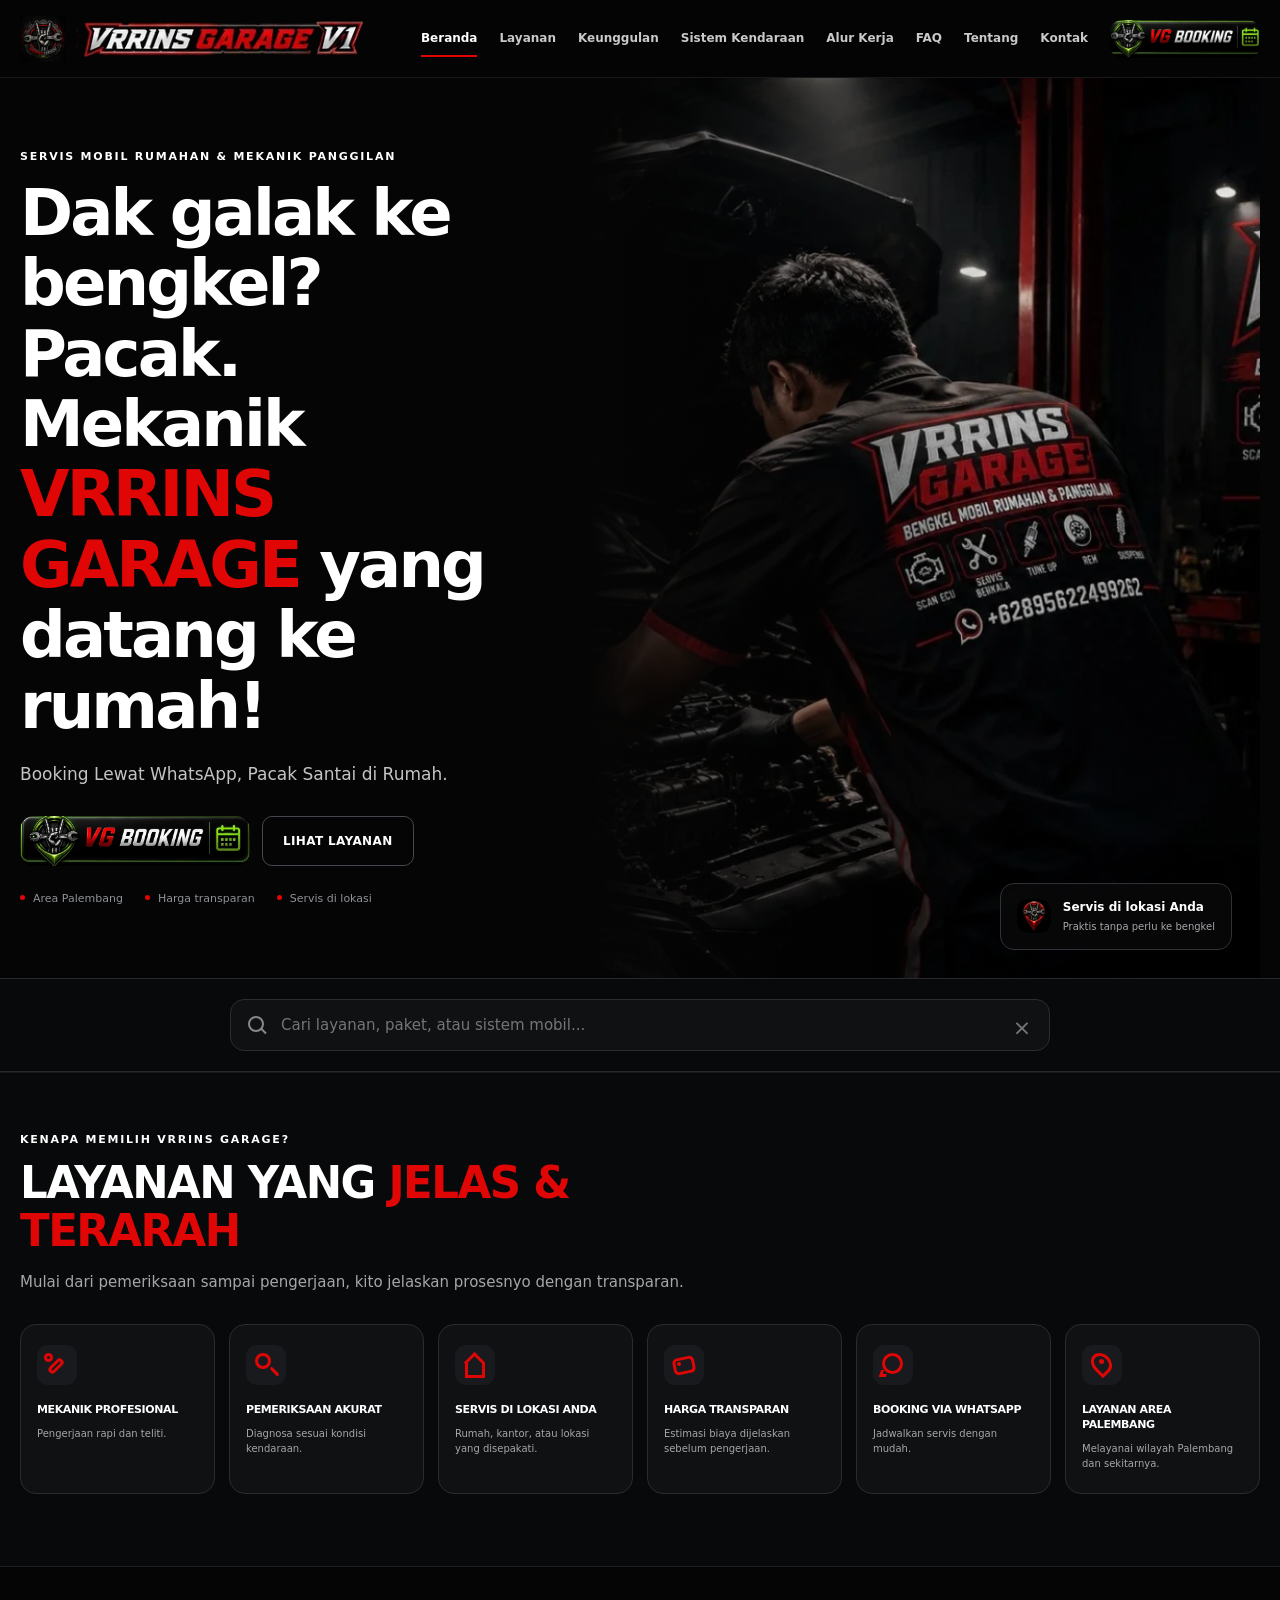
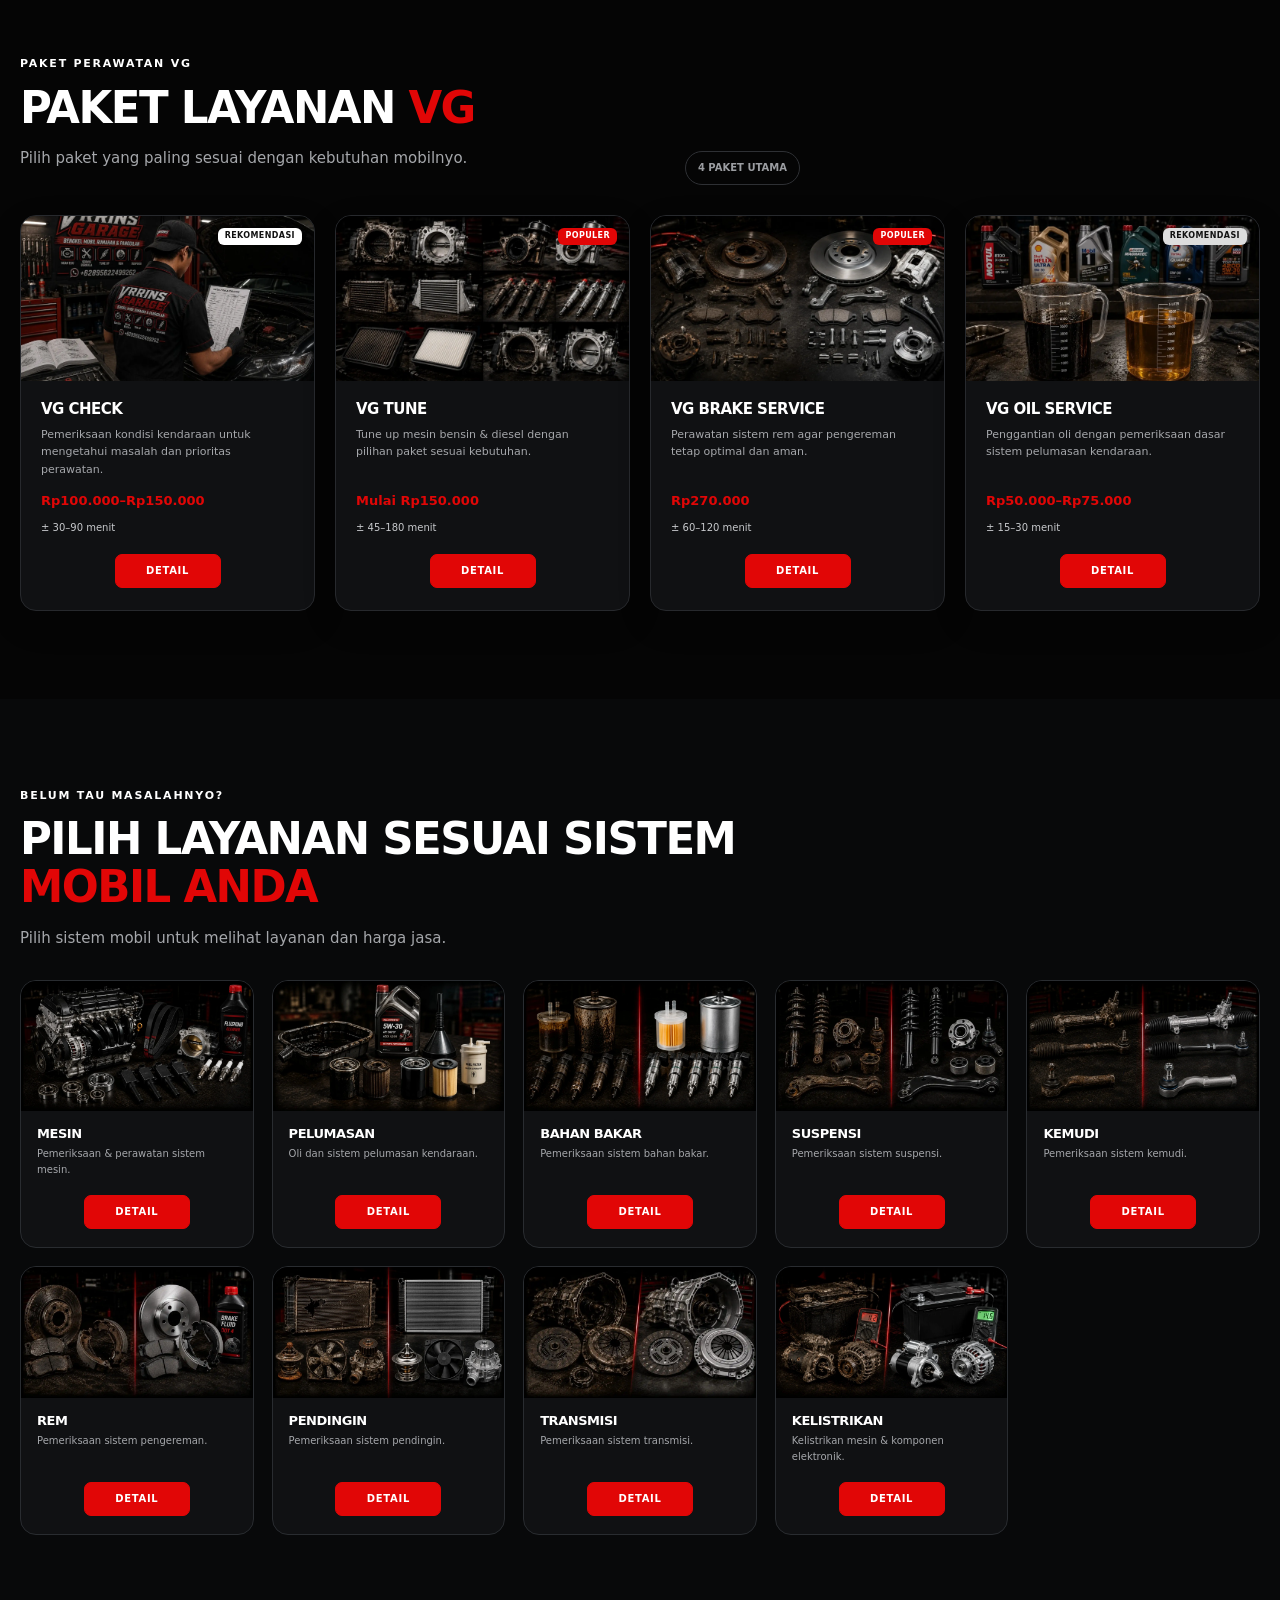
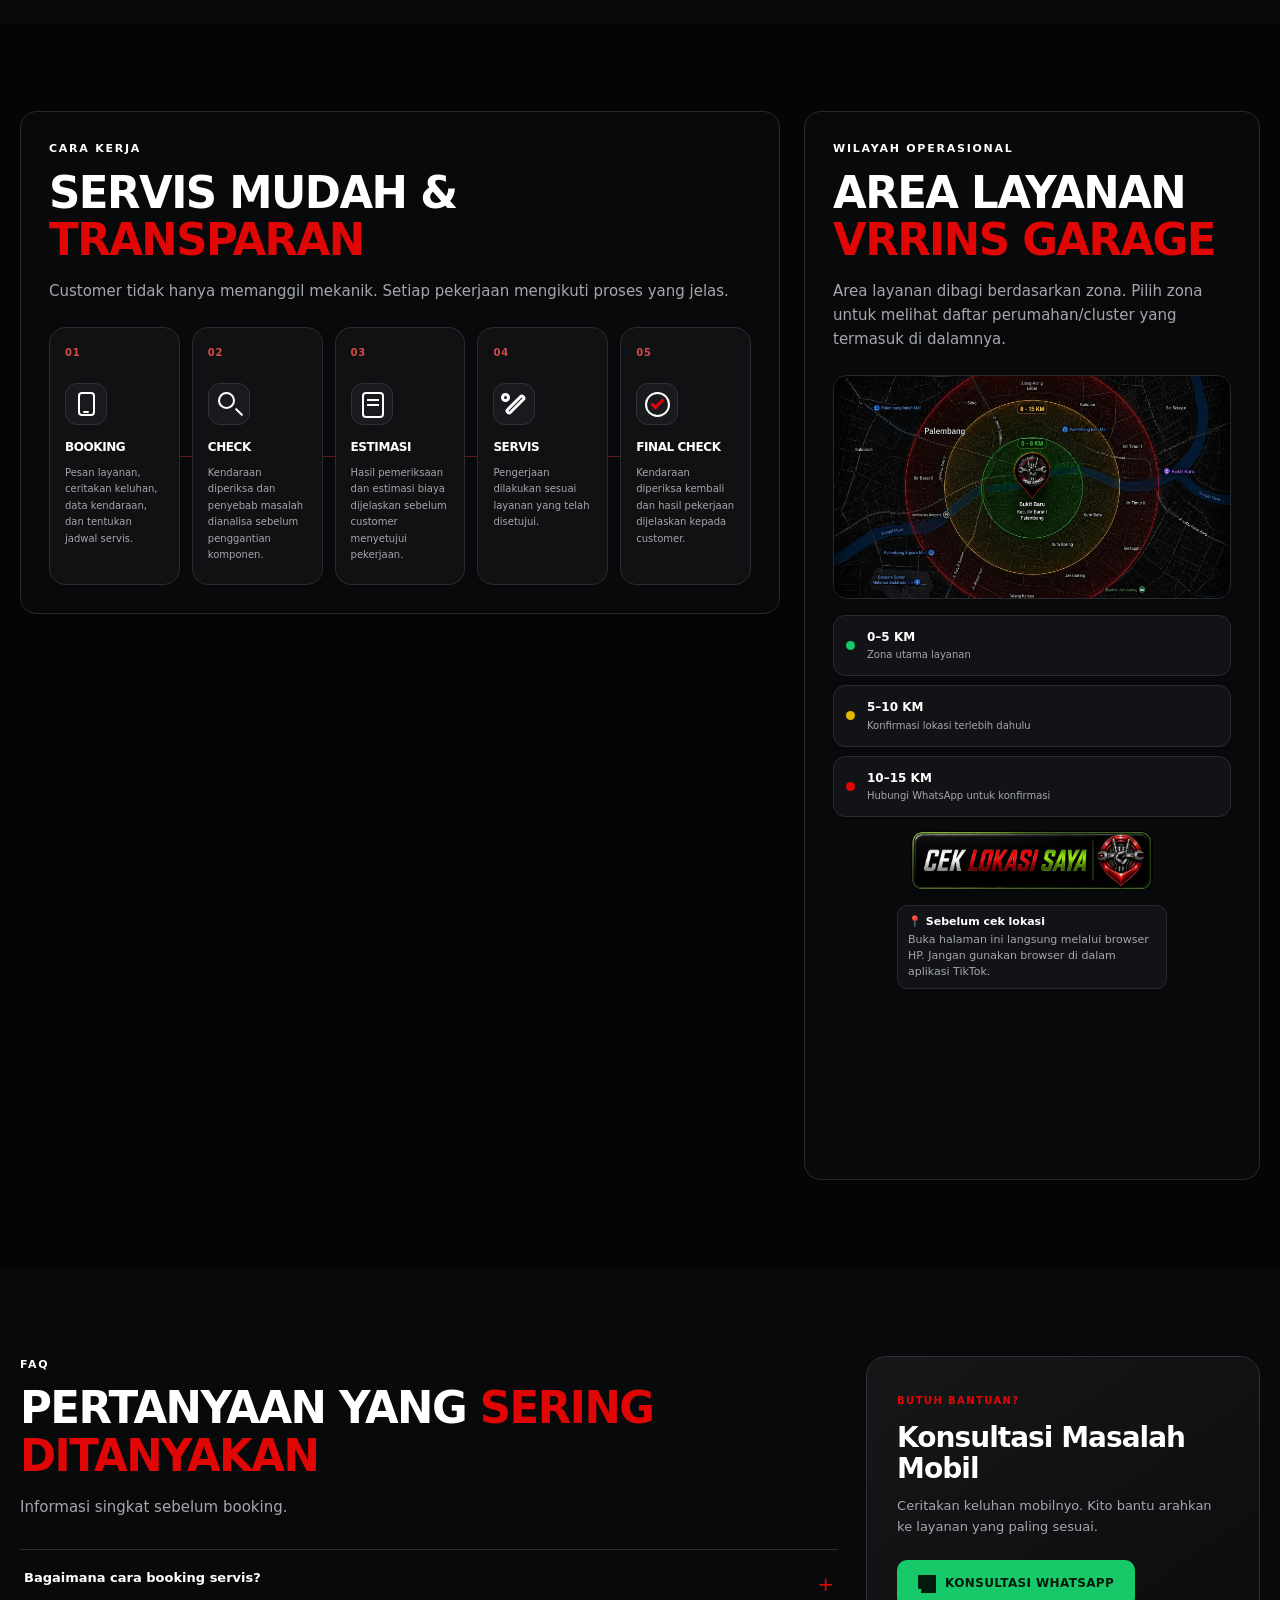
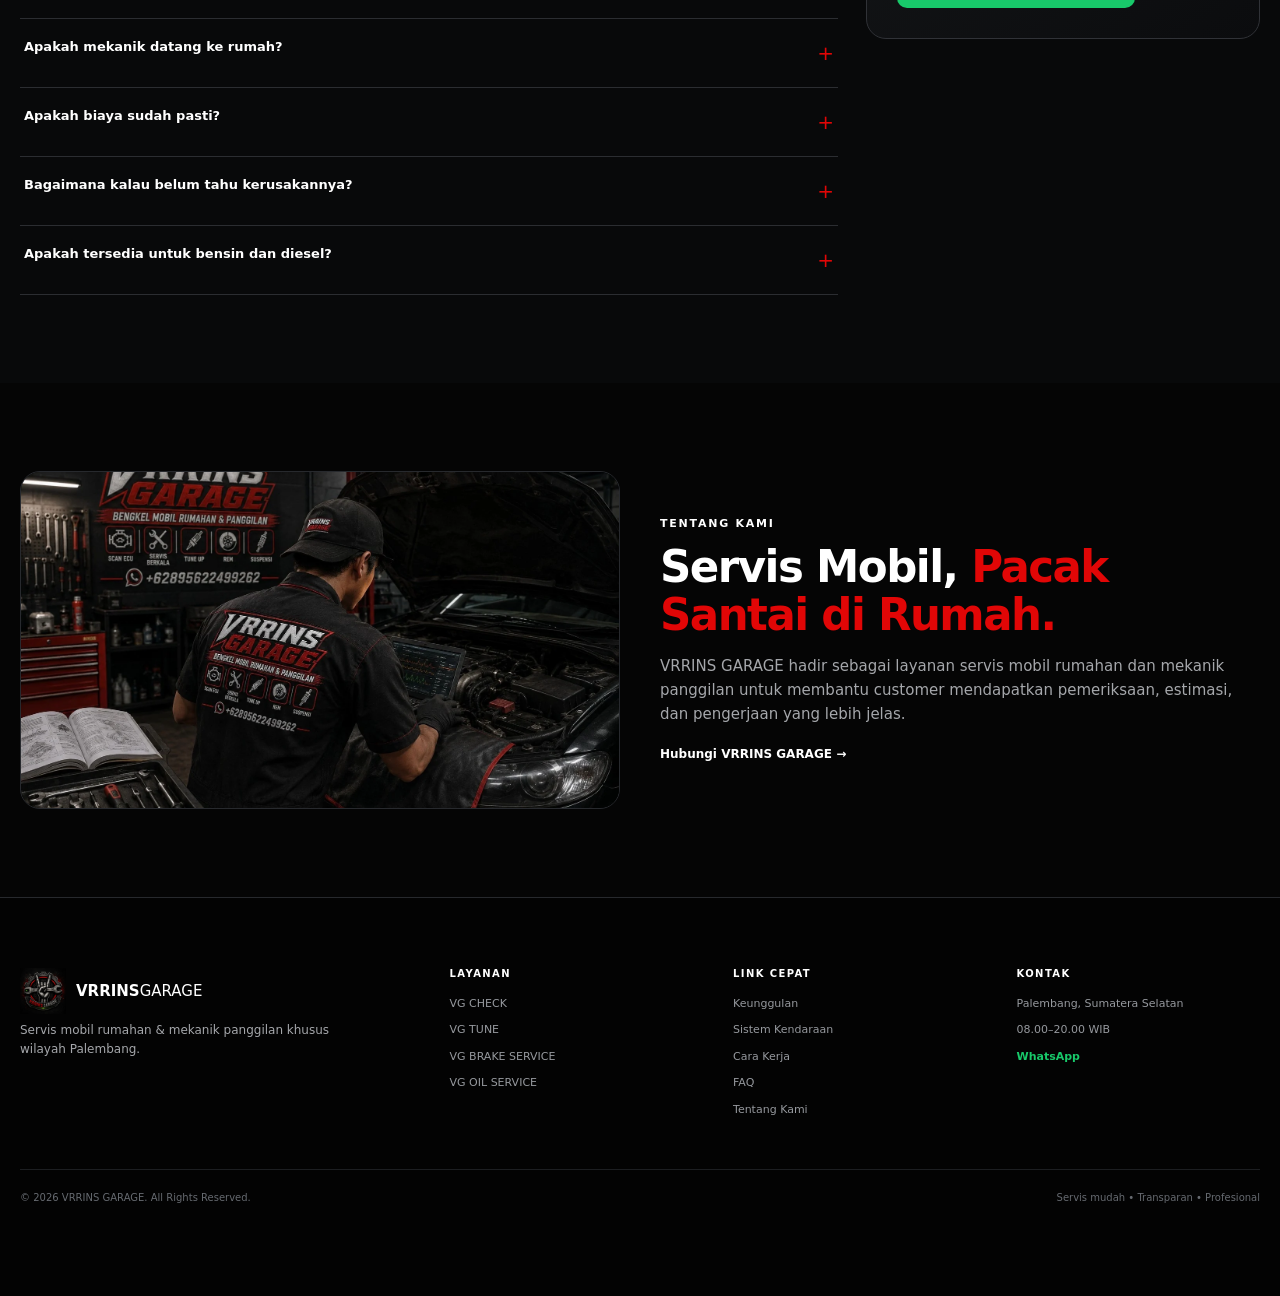
==== commit 001a1afc: "Add files via upload" ====
--- a/index.html
+++ b/index.html
@@ -309,7 +309,7 @@
 <script src="location.js" defer></script>
 <script src="bootstrap.js" defer></script>
 
-<!-- Floating positioning script (tetap) -->
+<!-- Floating BOOK NOW: posisi dikunci. Tidak lagi dihitung ulang oleh JavaScript. -->
 <style id="vg-floating-booking-final">
   .floating-whatsapp {
     position: fixed !important;
@@ -319,11 +319,9 @@
     left: auto !important;
     width: 80px !important;
     height: 80px !important;
-    min-width: 80px !important;
-    min-height: 80px !important;
+    z-index: 99999 !important;
     margin: 0 !important;
     padding: 0 !important;
-    z-index: 99999 !important;
     display: block !important;
     visibility: hidden !important;
     opacity: 0 !important;
@@ -342,7 +340,6 @@
     border: 0 !important;
     border-radius: 50% !important;
     background: transparent !important;
-    background-image: none !important;
     box-shadow: none !important;
     overflow: hidden !important;
     align-items: center !important;
@@ -351,160 +348,23 @@
 
   .floating-whatsapp__button img {
     display: block !important;
-    width: 80px !important;
-    height: 80px !important;
-    min-width: 80px !important;
-    min-height: 80px !important;
+    width: 100% !important;
+    height: 100% !important;
     object-fit: contain !important;
-    margin: 0 !important;
-    padding: 0 !important;
   }
 
   @media (max-width: 800px) {
-    .floating-whatsapp {
-      right: 0 !important;
-    }
+    .floating-whatsapp { right: 0 !important; }
   }
 
   @media (min-width: 801px) {
-    .floating-whatsapp {
-      right: 20px !important;
-    }
+    .floating-whatsapp { right: 20px !important; }
+  }
+
+  body.popup-open .floating-whatsapp {
+    display: none !important;
   }
 </style>
-
-<script>
-(function () {
-  'use strict';
-
-  function initFloatingBooking() {
-    var floating = document.querySelector('.floating-whatsapp');
-    var heroBooking = document.querySelector('.hero-actions .button--whatsapp');
-    var navBooking = document.querySelector('.nav-booking');
-    var nav = document.querySelector('.main-nav');
-    var toggle = document.querySelector('.nav-toggle');
-    var heroImage = document.querySelector('.hero-media img');
-
-    if (!floating || !heroBooking) return;
-
-    var lastWidth = window.innerWidth;
-    var raf = 0;
-    var positioned = false;
-
-    function isMobileMenuOpen() {
-      return window.innerWidth <= 800 && (
-        (nav && nav.classList.contains('is-open')) ||
-        (toggle && toggle.getAttribute('aria-expanded') === 'true')
-      );
-    }
-
-    function getActiveBooking() {
-      if (isMobileMenuOpen() && navBooking) return navBooking;
-      return heroBooking;
-    }
-
-    function setSidePosition() {
-      floating.style.setProperty('right', window.innerWidth <= 800 ? '0px' : '20px', 'important');
-    }
-
-    function targetIsReady(target) {
-      if (!target) return false;
-      var rect = target.getBoundingClientRect();
-      return rect.width > 0 && rect.height > 0;
-    }
-
-    function alignNow() {
-      cancelAnimationFrame(raf);
-      raf = requestAnimationFrame(function () {
-        var target = getActiveBooking();
-        if (!target || !targetIsReady(target)) {
-          schedule();
-          return;
-        }
-
-        var rect = target.getBoundingClientRect();
-        var height = floating.offsetHeight || 80;
-        var top = rect.top + (rect.height / 2) - (height / 2);
-        top = Math.max(0, Math.min(top, window.innerHeight - height));
-
-        setSidePosition();
-        floating.style.setProperty('top', Math.round(top) + 'px', 'important');
-        floating.style.setProperty('bottom', 'auto', 'important');
-        floating.style.setProperty('transform', 'none', 'important');
-
-        // Tampilkan hanya setelah posisi final sudah terpasang.
-        floating.style.setProperty('visibility', 'visible', 'important');
-        floating.style.setProperty('opacity', '1', 'important');
-        floating.style.setProperty('pointer-events', 'auto', 'important');
-        positioned = true;
-      });
-    }
-
-    function schedule() {
-      cancelAnimationFrame(raf);
-      raf = requestAnimationFrame(function () {
-        requestAnimationFrame(alignNow);
-      });
-    }
-
-    function scheduleAfterHeroReady() {
-      if (heroImage && !heroImage.complete) {
-        heroImage.addEventListener('load', schedule, { once: true });
-      }
-      schedule();
-    }
-
-    function watchMenu() {
-      if (toggle) {
-        toggle.addEventListener('click', function () {
-          setTimeout(schedule, 0);
-          setTimeout(schedule, 80);
-          setTimeout(schedule, 180);
-        });
-      }
-      if (nav && window.MutationObserver) {
-        var observer = new MutationObserver(function () {
-          schedule();
-        });
-        observer.observe(nav, { attributes: true, attributeFilter: ['class', 'aria-hidden', 'style'] });
-      }
-    }
-
-    window.addEventListener('load', scheduleAfterHeroReady, { passive: true });
-    window.addEventListener('resize', function () {
-      if (window.innerWidth !== lastWidth || !positioned) {
-        lastWidth = window.innerWidth;
-        schedule();
-      }
-    }, { passive: true });
-    window.addEventListener('orientationchange', function () {
-      lastWidth = window.innerWidth;
-      schedule();
-    }, { passive: true });
-
-    if (document.fonts && document.fonts.ready) {
-      document.fonts.ready.then(schedule).catch(function () {});
-    }
-
-    if (window.ResizeObserver) {
-      var ro = new ResizeObserver(function () {
-        if (!positioned || isMobileMenuOpen()) schedule();
-      });
-      ro.observe(heroBooking);
-      if (navBooking) ro.observe(navBooking);
-    }
-
-    watchMenu();
-    scheduleAfterHeroReady();
-  }
-
-  if (document.readyState === 'loading') {
-    document.addEventListener('DOMContentLoaded', initFloatingBooking, { once: true });
-  } else {
-    initFloatingBooking();
-  }
-})();
-</script>
 
 </body>
 </html>
--- a/style.css
+++ b/style.css
@@ -1067,25 +1067,6 @@
   display: none;
 }
 
-.floating-whatsapp {
-  position: fixed;
-  right: 20px;
-  bottom: 20px;
-  z-index: 450;
-}
-
-.floating-whatsapp__button {
-  display: inline-flex;
-  align-items: center;
-  gap: 8px;
-  padding: 12px 16px;
-  border-radius: 999px;
-  background: var(--green);
-  color: #001b0b;
-  font-size: 11px;
-  font-weight: 900;
-  box-shadow: 0 12px 35px rgba(0, 0, 0, 0.35);
-}
 /* ===== VG MODAL ===== */
 .vg-modal {
   position: fixed;
@@ -1664,9 +1645,6 @@
 .footer-bottom {
   display: grid;
 }
-.floating-whatsapp {
-  display: none;
-}
 .bottom-nav {
   display: none !important;
 }
@@ -2729,10 +2707,6 @@
 }
 
 @media (max-width: 768px) {
-  .floating-whatsapp img {
-    width: 68px;
-    height: 68px;
-  }
   .system-card .detail-btn,
   .system-card button {
     width: 77px;
@@ -2749,7 +2723,6 @@
 
 .nav-booking,
 .hero-actions .button--whatsapp,
-.floating-whatsapp__button,
 .vg-wa-button {
   background-image: url("images/vg-booking.webp");
   background-repeat: no-repeat;
@@ -2781,12 +2754,6 @@
   border-radius: 14px;
 }
 
-.floating-whatsapp__button {
-  width: 220px;
-  height: 48px;
-  min-height: 48px;
-  border-radius: 14px;
-}
 
 .vg-wa-button {
   width: 220px;
@@ -2799,7 +2766,6 @@
 
 .nav-booking .wa-icon,
 .hero-actions .button--whatsapp .wa-icon,
-.floating-whatsapp__button .wa-icon,
 .vg-wa-button .wa-icon,
 .nav-booking span,
 .hero-actions .button--whatsapp span,
@@ -2814,11 +2780,6 @@
     height: 50px;
     min-height: 50px;
   }
-  .floating-whatsapp__button {
-    width: 160px;
-    height: 40px;
-    min-height: 40px;
-  }
 }
 
 @media (max-width: 800px) {
@@ -2836,54 +2797,6 @@
     width: 220px;
     height: 48px;
     min-height: 48px;
-  }
-}
-
-.floating-whatsapp {
-  display: block !important;
-  right: 16px;
-  bottom: 90px;
-  z-index: 450;
-}
-
-.floating-whatsapp__button {
-  display: block !important;
-  width: 90px !important;
-  height: 135px !important;
-  min-width: 90px !important;
-  min-height: 135px !important;
-  padding: 0 !important;
-  margin: 0 !important;
-  border: 0 !important;
-  border-radius: 0 !important;
-  background: transparent !important;
-  background-image: none !important;
-  box-shadow: none !important;
-  line-height: 0;
-  overflow: visible;
-}
-
-.floating-whatsapp__button img {
-  display: block;
-  width: 90px;
-  height: 135px;
-  object-fit: contain;
-}
-
-@media (min-width: 801px) {
-  .floating-whatsapp {
-    right: 28px;
-    bottom: 28px;
-  }
-  .floating-whatsapp__button {
-    width: 110px !important;
-    height: 165px !important;
-    min-width: 110px !important;
-    min-height: 165px !important;
-  }
-  .floating-whatsapp__button img {
-    width: 110px;
-    height: 165px;
   }
 }
 
@@ -2913,43 +2826,6 @@
     top: auto;
     bottom: 80px;
   }
-}
-
-.floating-whatsapp {
-  position: fixed !important;
-  right: 20px !important;
-  bottom: 80px !important;
-  top: auto !important;
-  z-index: 9999 !important;
-}
-
-.floating-whatsapp__button {
-  width: 72px !important;
-  height: 72px !important;
-  padding: 0 !important;
-  border-radius: 50% !important;
-  display: flex !important;
-  align-items: center !important;
-  justify-content: center !important;
-  box-shadow: 0 8px 24px rgba(0, 0, 0, 0.25) !important;
-  overflow: hidden !important;
-}
-
-.floating-whatsapp__button img {
-  width: 100% !important;
-  height: 100% !important;
-  object-fit: contain !important;
-}
-
-@media (min-width: 801px) {
-  .floating-whatsapp {
-    right: 20px !important;
-    bottom: 80px !important;
-  }
-}
-
-body.popup-open .floating-whatsapp {
-  display: none !important;
 }
 
 /* ============================================================
@@ -2996,67 +2872,10 @@
 }
 
 /* ============================================================
-   VRRINS GARAGE — FINAL FLOATING BOOK NOW
+   VRRINS GARAGE — FLOATING BOOK NOW
+   Posição controlada exclusivamente pelo bloco final em index.html.
+   Não adicionar regras de posicionamento aqui.
    ============================================================ */
-
-.floating-whatsapp {
-  position: fixed !important;
-  top: var(--vg-booking-floating-top, 0px) !important;
-  right: 20px !important;
-  bottom: auto !important;
-  left: auto !important;
-  width: 80px !important;
-  height: 80px !important;
-  z-index: 99999 !important;
-  margin: 0 !important;
-  padding: 0 !important;
-  display: block !important;
-  visibility: hidden !important;
-  opacity: 0 !important;
-  pointer-events: none !important;
-  transform: none !important;
-}
-
-.floating-whatsapp__button {
-  display: flex !important;
-  width: 80px !important;
-  height: 80px !important;
-  min-width: 80px !important;
-  min-height: 80px !important;
-  margin: 0 !important;
-  padding: 0 !important;
-  border: 0 !important;
-  border-radius: 50% !important;
-  background: transparent !important;
-  background-image: none !important;
-  box-shadow: none !important;
-  overflow: hidden !important;
-  align-items: center !important;
-  justify-content: center !important;
-}
-
-.floating-whatsapp__button img {
-  display: block !important;
-  width: 100% !important;
-  height: 100% !important;
-  object-fit: contain !important;
-}
-
-@media (max-width: 800px) {
-  .floating-whatsapp {
-    right: 0 !important;
-  }
-}
-
-@media (min-width: 801px) {
-  .floating-whatsapp {
-    right: 20px !important;
-  }
-}
-
-body.popup-open .floating-whatsapp {
-  display: none !important;
-}
 
 /* ===== RESTORE VG BOOKING ARTWORK ===== */
 .nav-booking {
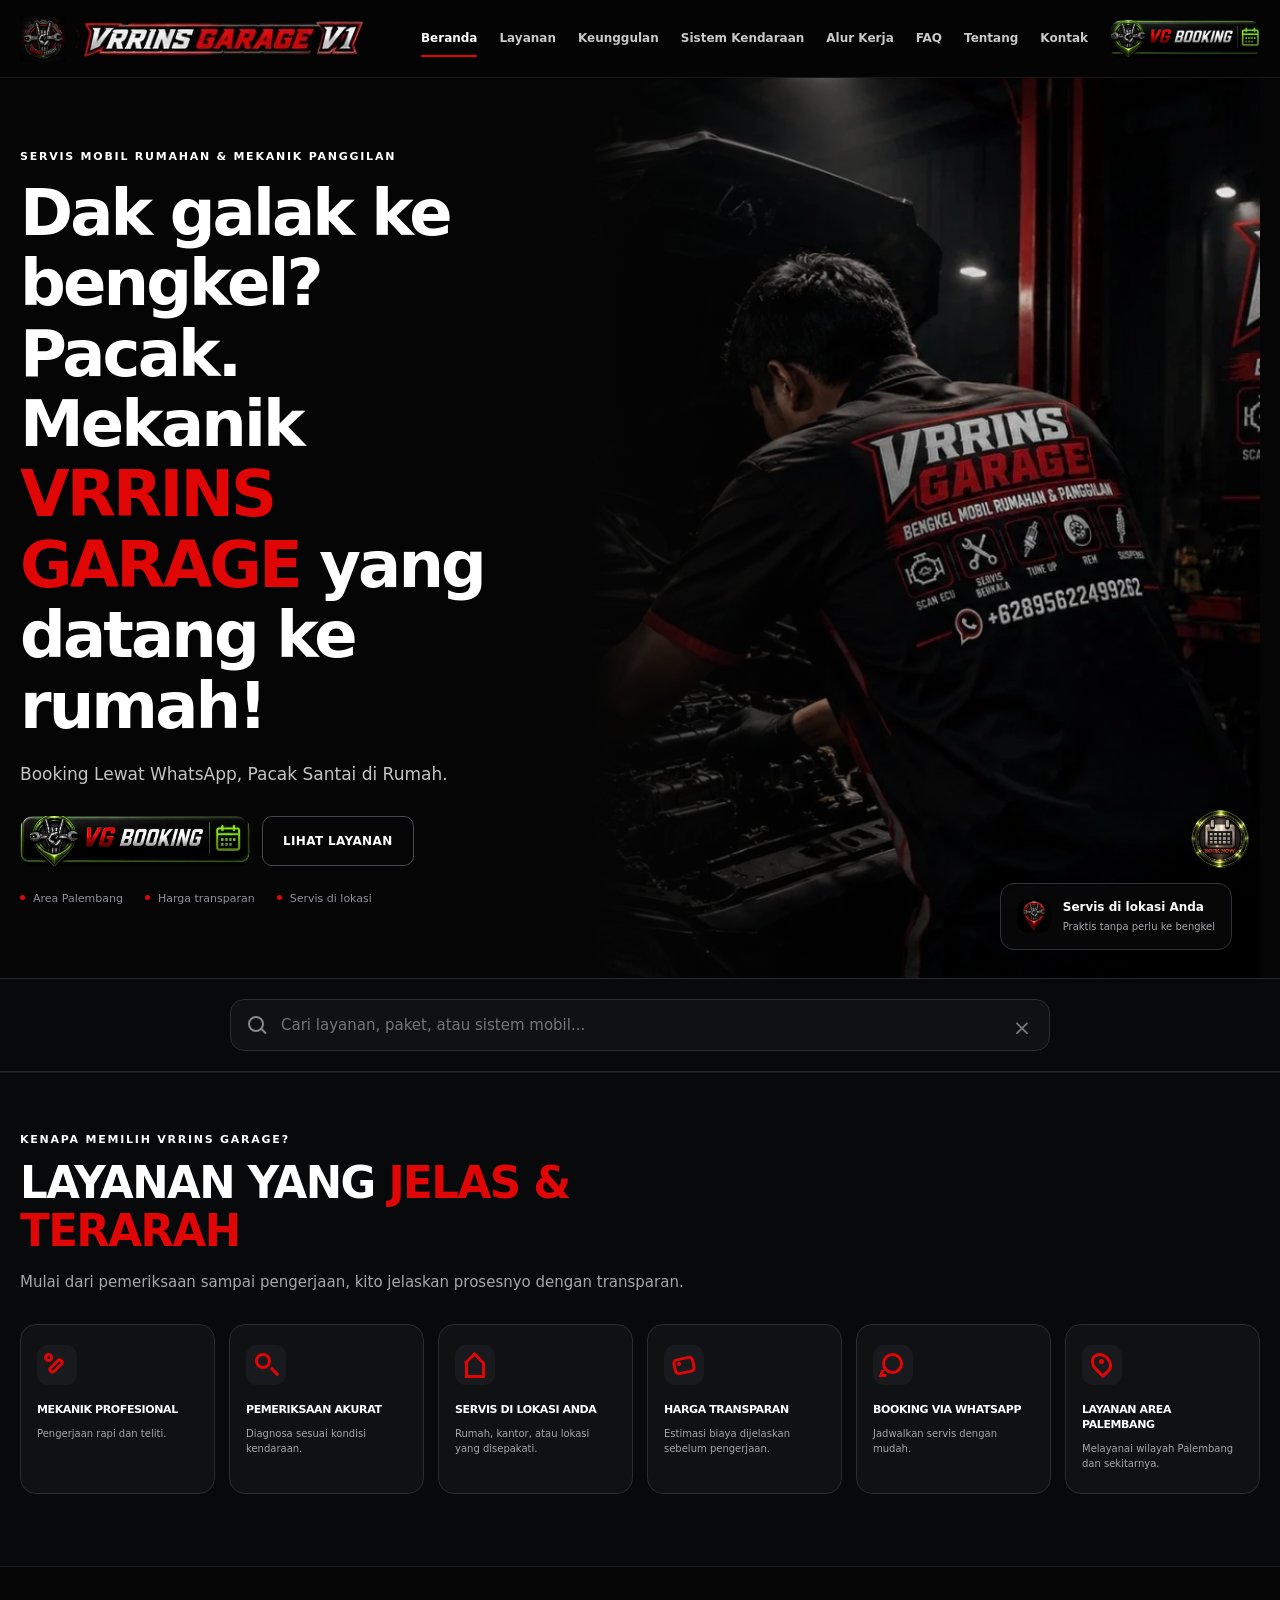
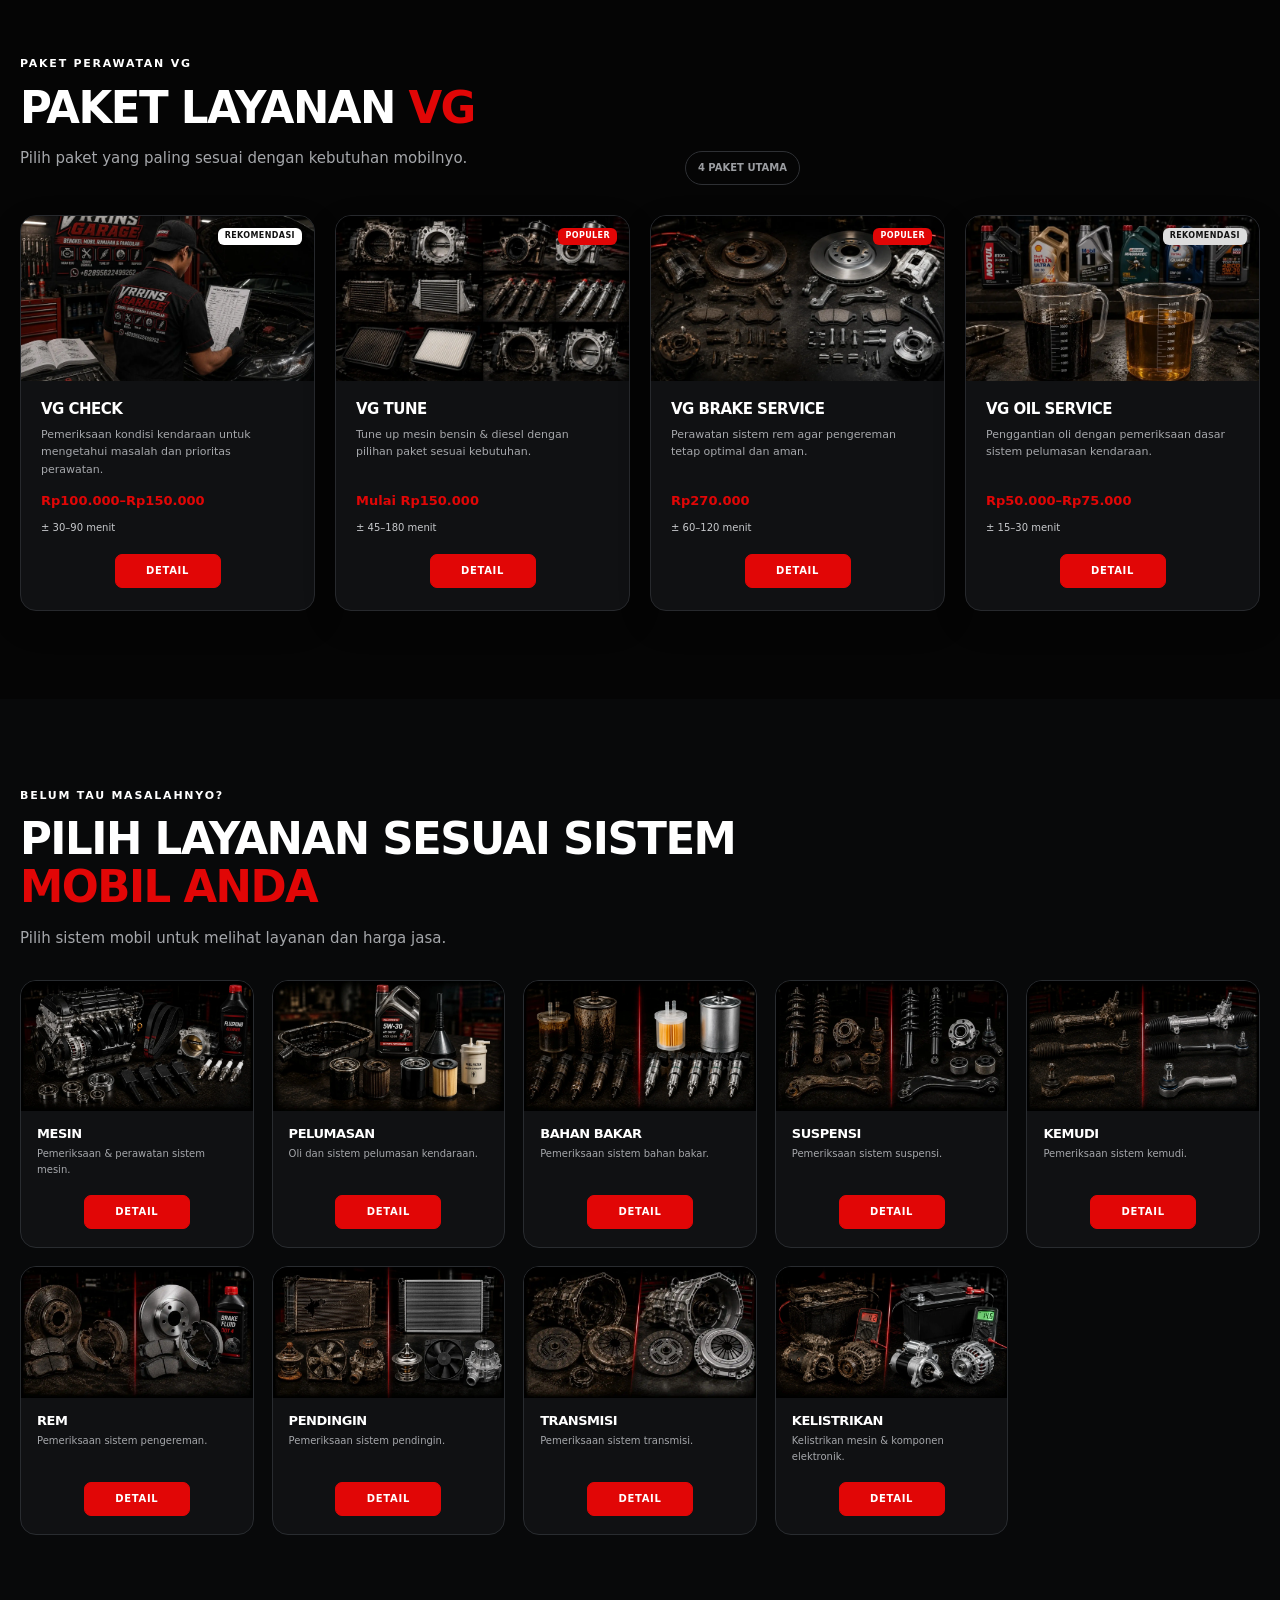
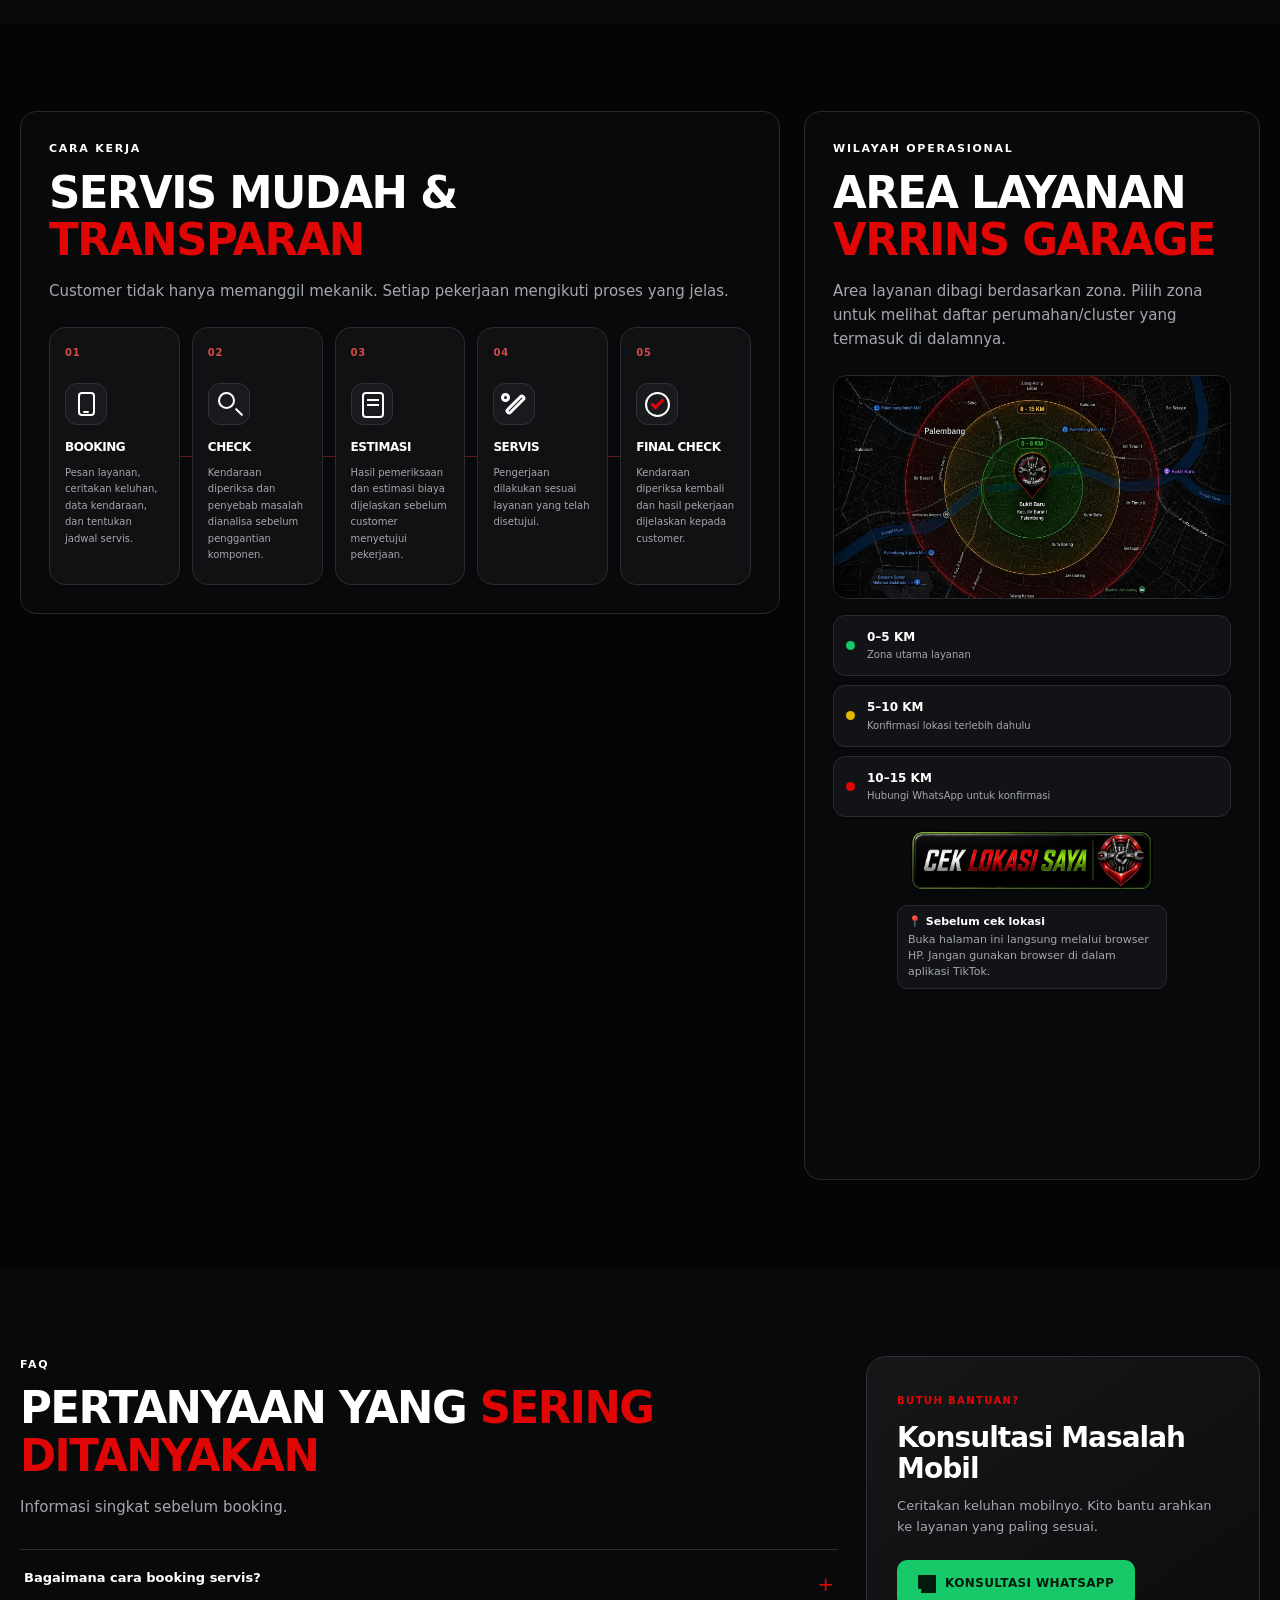
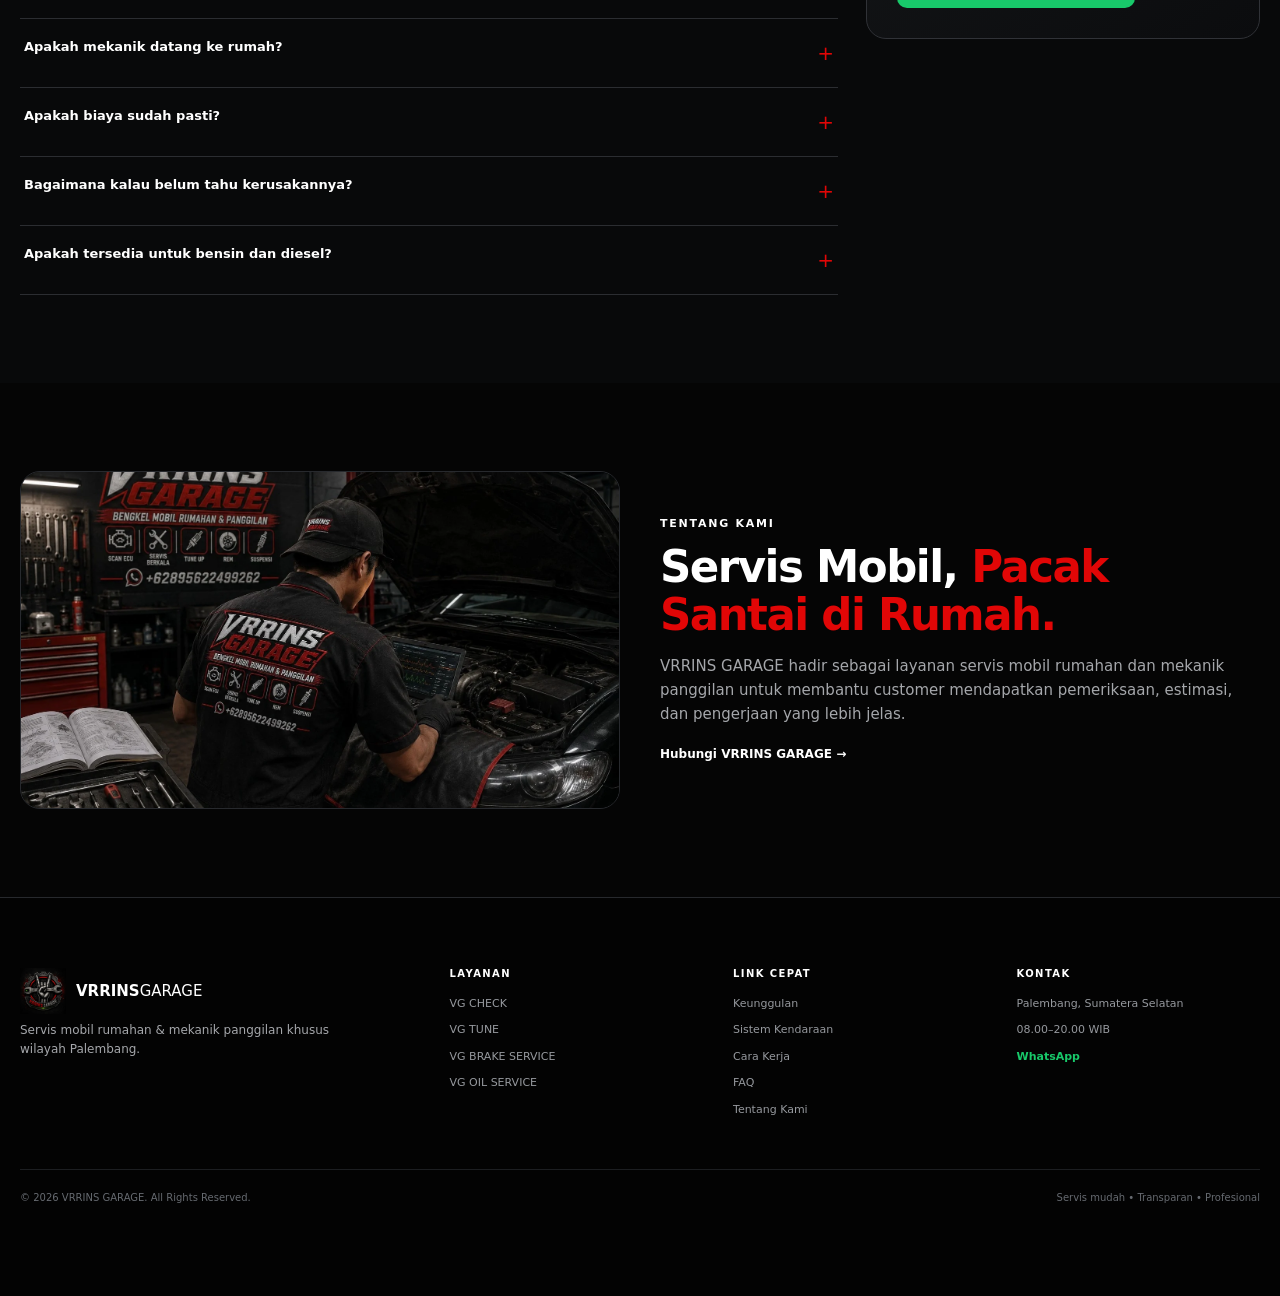
==== commit 565e2493: "Add files via upload" ====
--- a/index.html
+++ b/index.html
@@ -309,7 +309,7 @@
 <script src="location.js" defer></script>
 <script src="bootstrap.js" defer></script>
 
-<!-- Floating BOOK NOW: posisi dikunci. Tidak lagi dihitung ulang oleh JavaScript. -->
+<!-- Floating positioning script (tetap) -->
 <style id="vg-floating-booking-final">
   .floating-whatsapp {
     position: fixed !important;
@@ -319,9 +319,11 @@
     left: auto !important;
     width: 80px !important;
     height: 80px !important;
-    z-index: 99999 !important;
+    min-width: 80px !important;
+    min-height: 80px !important;
     margin: 0 !important;
     padding: 0 !important;
+    z-index: 99999 !important;
     display: block !important;
     visibility: hidden !important;
     opacity: 0 !important;
@@ -340,6 +342,7 @@
     border: 0 !important;
     border-radius: 50% !important;
     background: transparent !important;
+    background-image: none !important;
     box-shadow: none !important;
     overflow: hidden !important;
     align-items: center !important;
@@ -348,23 +351,120 @@
 
   .floating-whatsapp__button img {
     display: block !important;
-    width: 100% !important;
-    height: 100% !important;
+    width: 80px !important;
+    height: 80px !important;
+    min-width: 80px !important;
+    min-height: 80px !important;
     object-fit: contain !important;
+    margin: 0 !important;
+    padding: 0 !important;
   }
 
   @media (max-width: 800px) {
-    .floating-whatsapp { right: 0 !important; }
+    .floating-whatsapp {
+      right: 0 !important;
+    }
   }
 
   @media (min-width: 801px) {
-    .floating-whatsapp { right: 20px !important; }
-  }
-
-  body.popup-open .floating-whatsapp {
-    display: none !important;
+    .floating-whatsapp {
+      right: 20px !important;
+    }
   }
 </style>
+
+<script>
+(function () {
+  'use strict';
+
+  function initFloatingBooking() {
+    var floating = document.querySelector('.floating-whatsapp');
+    var heroBooking = document.querySelector('.hero-actions .button--whatsapp');
+    var navBooking = document.querySelector('.nav-booking');
+    var nav = document.querySelector('.main-nav');
+    var toggle = document.querySelector('.nav-toggle');
+    var heroImage = document.querySelector('.hero-media img');
+
+    if (!floating || !heroBooking) return;
+
+    var lastWidth = window.innerWidth;
+    var raf = 0;
+    var positioned = false;
+
+    function isMobileMenuOpen() {
+      return window.innerWidth <= 800 && (
+        (nav && nav.classList.contains('is-open')) ||
+        (toggle && toggle.getAttribute('aria-expanded') === 'true')
+      );
+    }
+
+    function getActiveBooking() {
+      if (isMobileMenuOpen() && navBooking) return navBooking;
+      return heroBooking;
+    }
+
+    function setSidePosition() {
+      floating.style.setProperty('right', window.innerWidth <= 800 ? '0px' : '20px', 'important');
+    }
+
+    function targetIsReady(target) {
+      if (!target) return false;
+      var rect = target.getBoundingClientRect();
+      return rect.width > 0 && rect.height > 0;
+    }
+
+    function alignNow() {
+      cancelAnimationFrame(raf);
+      raf = requestAnimationFrame(function () {
+        var target = getActiveBooking();
+        if (!target || !targetIsReady(target)) {
+          schedule();
+          return;
+        }
+
+        var rect = target.getBoundingClientRect();
+        var height = floating.offsetHeight || 80;
+        var top = rect.top + (rect.height / 2) - (height / 2);
+        top = Math.max(0, Math.min(top, window.innerHeight - height));
+
+        setSidePosition();
+        floating.style.setProperty('top', Math.round(top) + 'px', 'important');
+        floating.style.setProperty('bottom', 'auto', 'important');
+        floating.style.setProperty('transform', 'none', 'important');
+
+        // Tampilkan hanya setelah posisi final sudah terpasang.
+        floating.style.setProperty('visibility', 'visible', 'important');
+        floating.style.setProperty('opacity', '1', 'important');
+        floating.style.setProperty('pointer-events', 'auto', 'important');
+        positioned = true;
+      });
+    }
+
+    function schedule() {
+      cancelAnimationFrame(raf);
+      raf = requestAnimationFrame(function () {
+        requestAnimationFrame(alignNow);
+      });
+    }
+
+    function scheduleAfterHeroReady() {
+      if (heroImage && !heroImage.complete) {
+        heroImage.addEventListener('load', schedule, { once: true });
+      }
+      schedule();
+    }
+    window.addEventListener('load', scheduleAfterHeroReady, { passive: true });
+    scheduleAfterHeroReady();
+
+  }
+
+  if (document.readyState === 'loading') {
+    document.addEventListener('DOMContentLoaded', initFloatingBooking, { once: true });
+  } else {
+    initFloatingBooking();
+  }
+})();
+</script>
 
 </body>
 </html>
--- a/style.css
+++ b/style.css
@@ -1066,7 +1066,6 @@
 .bottom-nav {
   display: none;
 }
-
 /* ===== VG MODAL ===== */
 .vg-modal {
   position: fixed;
@@ -2707,6 +2706,10 @@
 }
 
 @media (max-width: 768px) {
+  .floating-whatsapp img {
+    width: 68px;
+    height: 68px;
+  }
   .system-card .detail-btn,
   .system-card button {
     width: 77px;
@@ -2723,6 +2726,7 @@
 
 .nav-booking,
 .hero-actions .button--whatsapp,
+.floating-whatsapp__button,
 .vg-wa-button {
   background-image: url("images/vg-booking.webp");
   background-repeat: no-repeat;
@@ -2753,8 +2757,6 @@
   min-height: 48px;
   border-radius: 14px;
 }
-
-
 .vg-wa-button {
   width: 220px;
   height: 50px;
@@ -2766,6 +2768,7 @@
 
 .nav-booking .wa-icon,
 .hero-actions .button--whatsapp .wa-icon,
+.floating-whatsapp__button .wa-icon,
 .vg-wa-button .wa-icon,
 .nav-booking span,
 .hero-actions .button--whatsapp span,
@@ -2799,33 +2802,15 @@
     min-height: 48px;
   }
 }
-
-.floating-booking {
-  position: fixed;
-  right: 20px;
-  top: 60%;
-  width: 80px;
-  height: 80px;
-  border-radius: 50%;
-  box-shadow: 0 8px 24px rgba(0, 0, 0, 0.25);
-  z-index: 9999;
-  overflow: hidden;
-}
-
-.floating-booking img {
-  width: 100%;
-  height: 100%;
-  object-fit: contain;
-}
-
+@media (min-width: 801px) {
+}
 @media (max-width: 768px) {
-  .floating-booking {
-    width: 72px;
-    height: 72px;
-    right: 20px;
-    top: auto;
-    bottom: 80px;
-  }
+}
+@media (min-width: 801px) {
+}
+
+body.popup-open .floating-whatsapp {
+  display: none !important;
 }
 
 /* ============================================================
@@ -2872,10 +2857,67 @@
 }
 
 /* ============================================================
-   VRRINS GARAGE — FLOATING BOOK NOW
-   Posição controlada exclusivamente pelo bloco final em index.html.
-   Não adicionar regras de posicionamento aqui.
+   VRRINS GARAGE — FINAL FLOATING BOOK NOW
    ============================================================ */
+
+.floating-whatsapp {
+  position: fixed !important;
+  top: var(--vg-booking-floating-top, 0px) !important;
+  right: 20px !important;
+  bottom: auto !important;
+  left: auto !important;
+  width: 80px !important;
+  height: 80px !important;
+  z-index: 99999 !important;
+  margin: 0 !important;
+  padding: 0 !important;
+  display: block !important;
+  visibility: hidden !important;
+  opacity: 0 !important;
+  pointer-events: none !important;
+  transform: none !important;
+}
+
+.floating-whatsapp__button {
+  display: flex !important;
+  width: 80px !important;
+  height: 80px !important;
+  min-width: 80px !important;
+  min-height: 80px !important;
+  margin: 0 !important;
+  padding: 0 !important;
+  border: 0 !important;
+  border-radius: 50% !important;
+  background: transparent !important;
+  background-image: none !important;
+  box-shadow: none !important;
+  overflow: hidden !important;
+  align-items: center !important;
+  justify-content: center !important;
+}
+
+.floating-whatsapp__button img {
+  display: block !important;
+  width: 100% !important;
+  height: 100% !important;
+  object-fit: contain !important;
+}
+
+@media (max-width: 800px) {
+  .floating-whatsapp {
+    right: 0 !important;
+  }
+}
+
+@media (min-width: 801px) {
+  .floating-whatsapp {
+    right: 20px !important;
+  }
+}
+
+body.popup-open .floating-whatsapp {
+  display: none !important;
+}
 
 /* ===== RESTORE VG BOOKING ARTWORK ===== */
 .nav-booking {
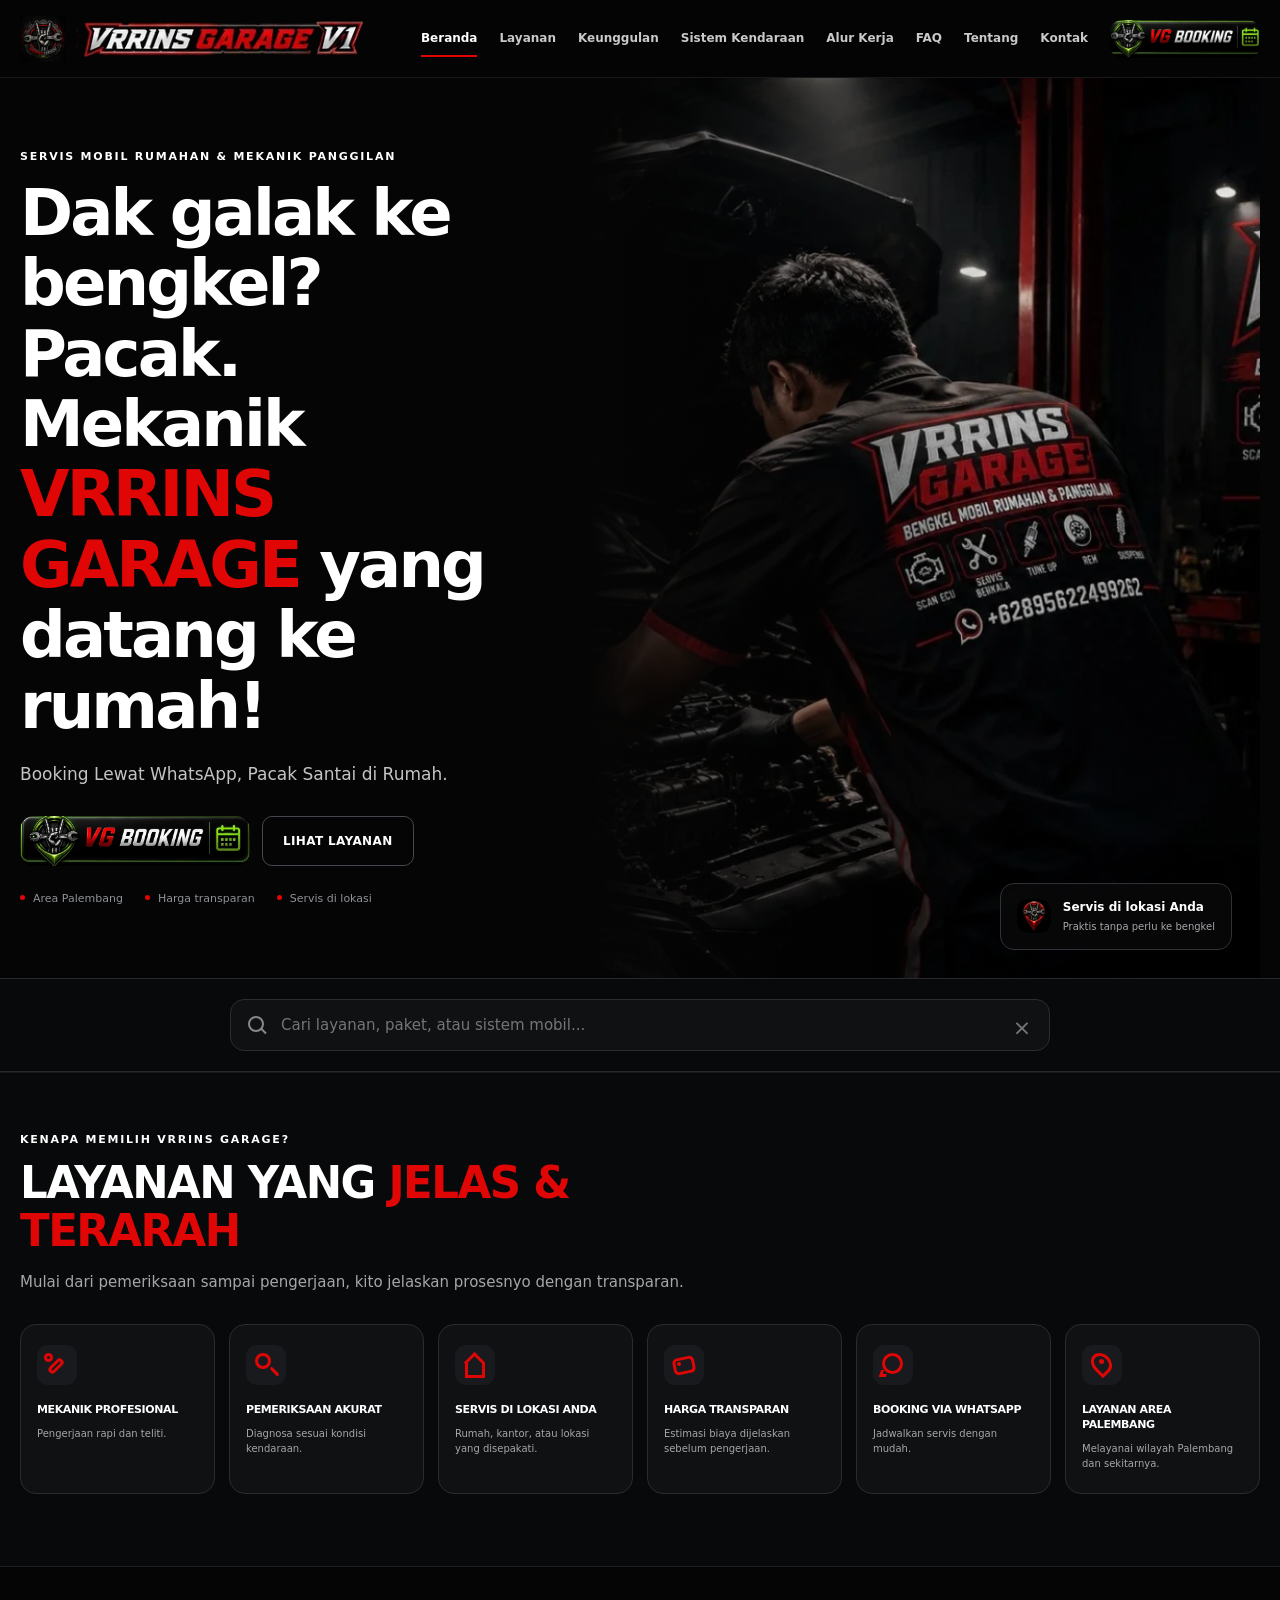
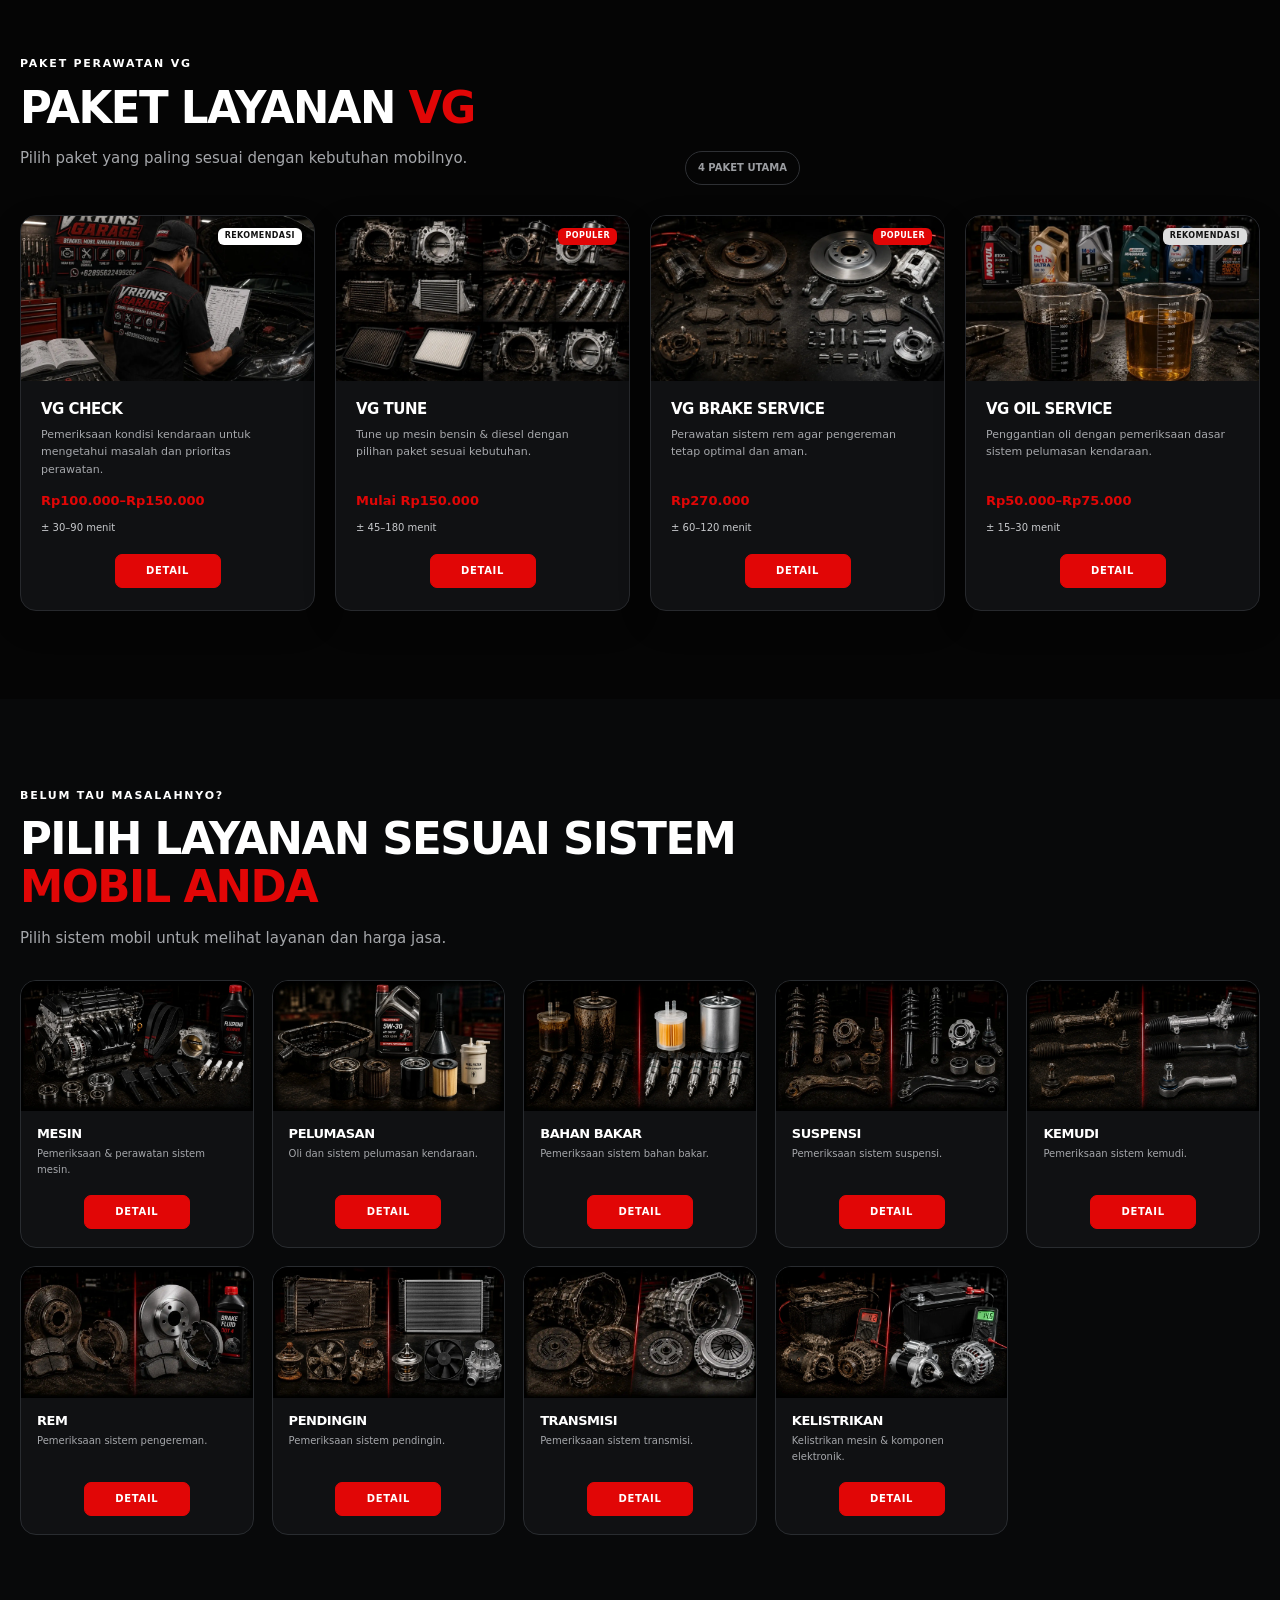
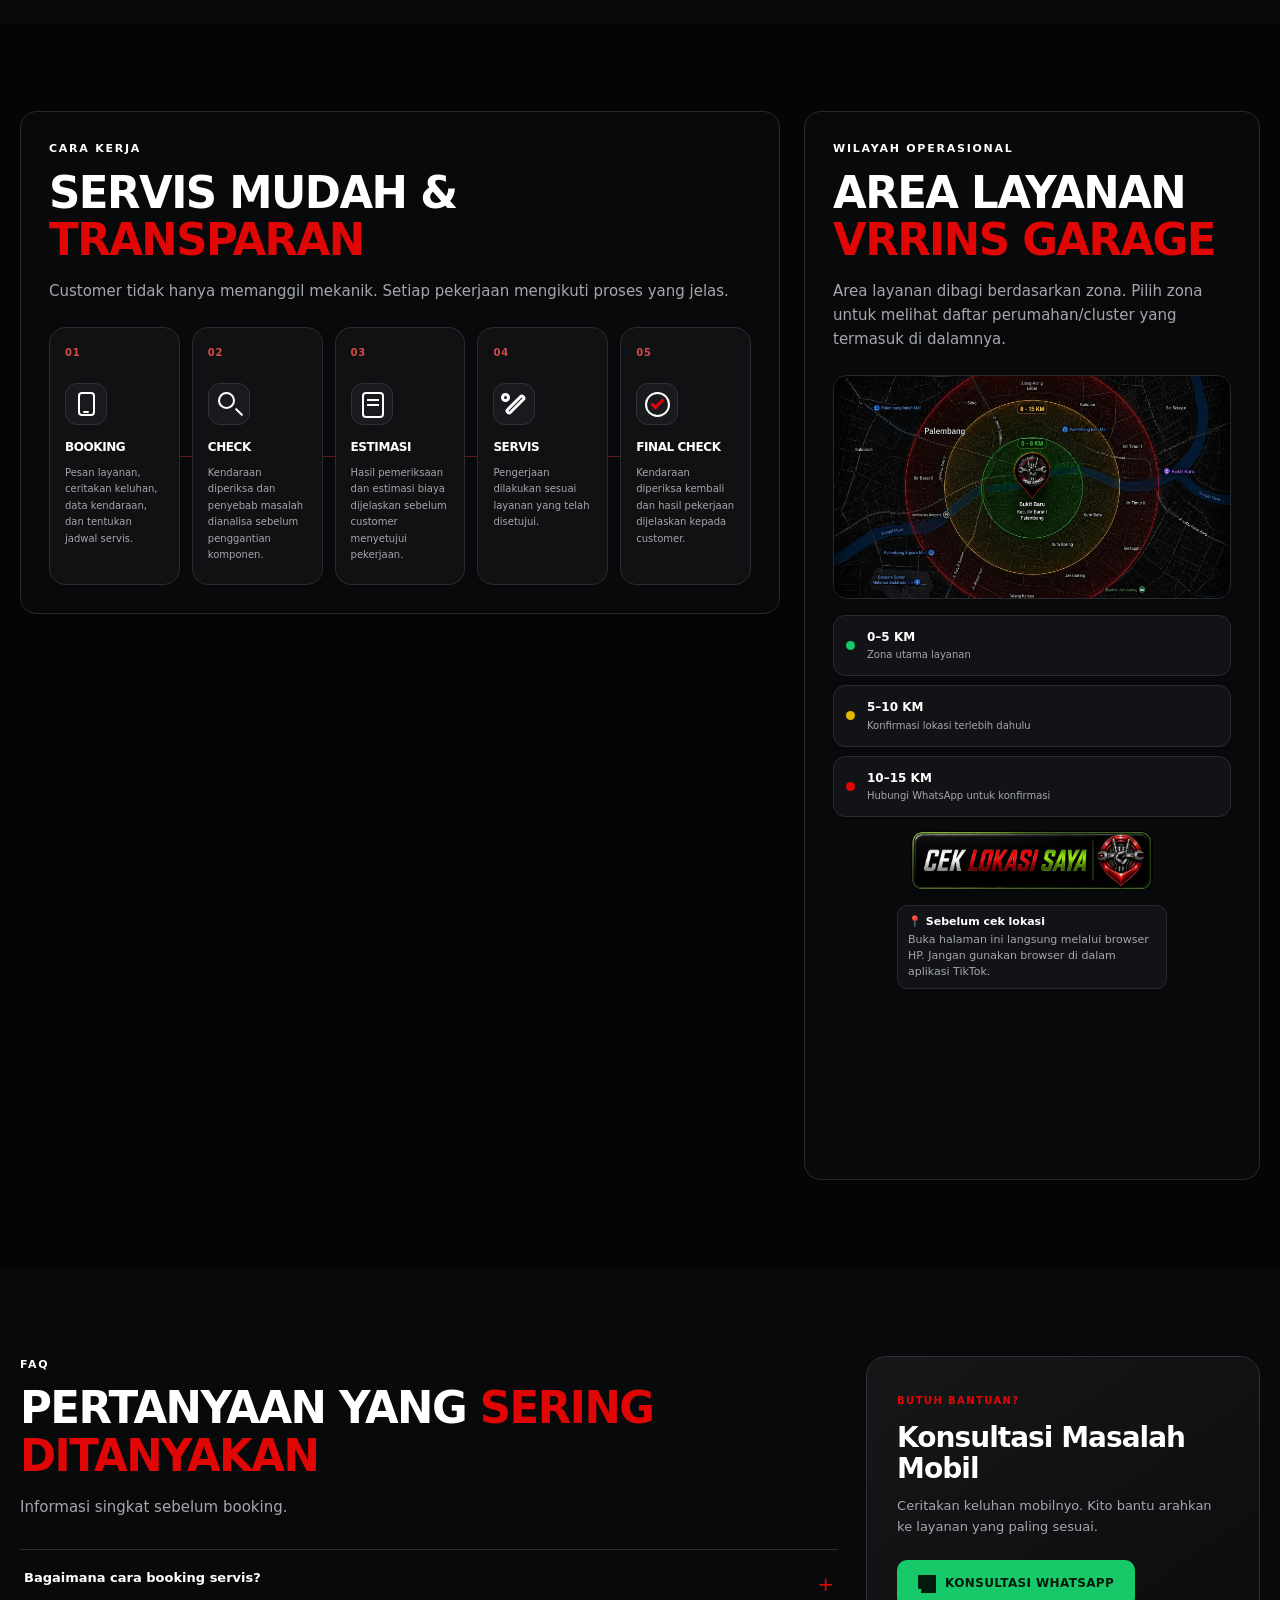
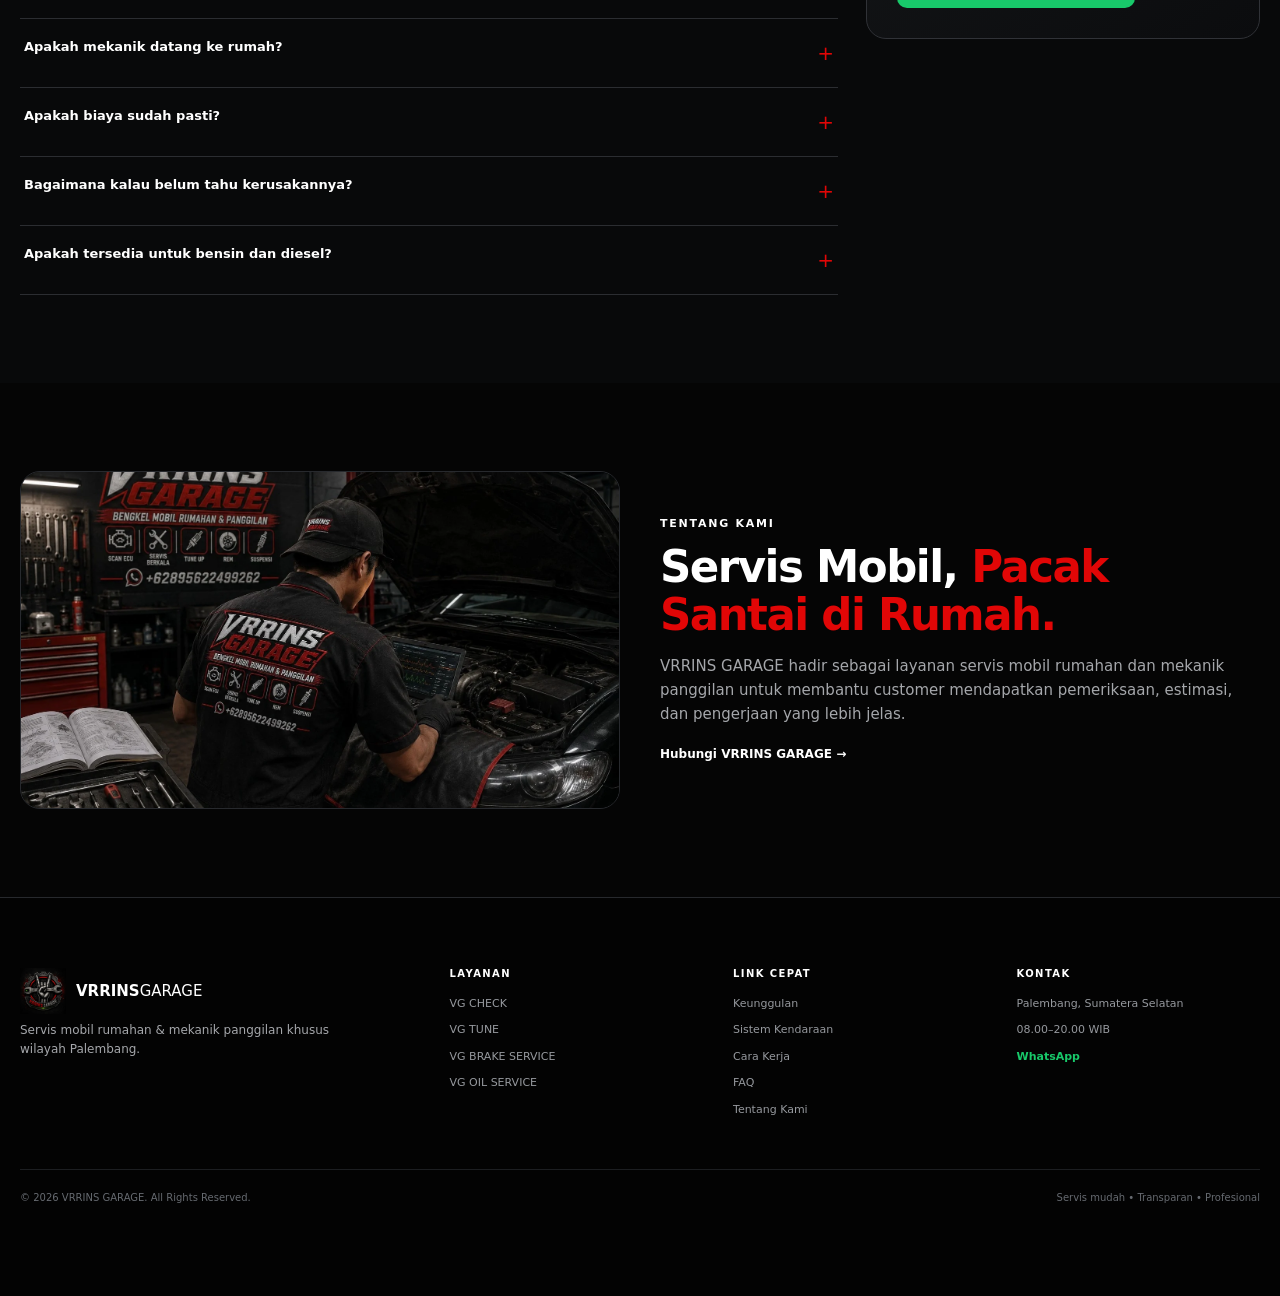
==== commit d6e697f9: "Add files via upload" ====
--- a/index.html
+++ b/index.html
@@ -309,162 +309,7 @@
 <script src="location.js" defer></script>
 <script src="bootstrap.js" defer></script>
 
-<!-- Floating positioning script (tetap) -->
-<style id="vg-floating-booking-final">
-  .floating-whatsapp {
-    position: fixed !important;
-    top: 0 !important;
-    right: 20px !important;
-    bottom: auto !important;
-    left: auto !important;
-    width: 80px !important;
-    height: 80px !important;
-    min-width: 80px !important;
-    min-height: 80px !important;
-    margin: 0 !important;
-    padding: 0 !important;
-    z-index: 99999 !important;
-    display: block !important;
-    visibility: hidden !important;
-    opacity: 0 !important;
-    pointer-events: none !important;
-    transform: none !important;
-  }
-
-  .floating-whatsapp__button {
-    display: flex !important;
-    width: 80px !important;
-    height: 80px !important;
-    min-width: 80px !important;
-    min-height: 80px !important;
-    margin: 0 !important;
-    padding: 0 !important;
-    border: 0 !important;
-    border-radius: 50% !important;
-    background: transparent !important;
-    background-image: none !important;
-    box-shadow: none !important;
-    overflow: hidden !important;
-    align-items: center !important;
-    justify-content: center !important;
-  }
-
-  .floating-whatsapp__button img {
-    display: block !important;
-    width: 80px !important;
-    height: 80px !important;
-    min-width: 80px !important;
-    min-height: 80px !important;
-    object-fit: contain !important;
-    margin: 0 !important;
-    padding: 0 !important;
-  }
-
-  @media (max-width: 800px) {
-    .floating-whatsapp {
-      right: 0 !important;
-    }
-  }
-
-  @media (min-width: 801px) {
-    .floating-whatsapp {
-      right: 20px !important;
-    }
-  }
-</style>
-
-<script>
-(function () {
-  'use strict';
-
-  function initFloatingBooking() {
-    var floating = document.querySelector('.floating-whatsapp');
-    var heroBooking = document.querySelector('.hero-actions .button--whatsapp');
-    var navBooking = document.querySelector('.nav-booking');
-    var nav = document.querySelector('.main-nav');
-    var toggle = document.querySelector('.nav-toggle');
-    var heroImage = document.querySelector('.hero-media img');
-
-    if (!floating || !heroBooking) return;
-
-    var lastWidth = window.innerWidth;
-    var raf = 0;
-    var positioned = false;
-
-    function isMobileMenuOpen() {
-      return window.innerWidth <= 800 && (
-        (nav && nav.classList.contains('is-open')) ||
-        (toggle && toggle.getAttribute('aria-expanded') === 'true')
-      );
-    }
-
-    function getActiveBooking() {
-      if (isMobileMenuOpen() && navBooking) return navBooking;
-      return heroBooking;
-    }
-
-    function setSidePosition() {
-      floating.style.setProperty('right', window.innerWidth <= 800 ? '0px' : '20px', 'important');
-    }
-
-    function targetIsReady(target) {
-      if (!target) return false;
-      var rect = target.getBoundingClientRect();
-      return rect.width > 0 && rect.height > 0;
-    }
-
-    function alignNow() {
-      cancelAnimationFrame(raf);
-      raf = requestAnimationFrame(function () {
-        var target = getActiveBooking();
-        if (!target || !targetIsReady(target)) {
-          schedule();
-          return;
-        }
-
-        var rect = target.getBoundingClientRect();
-        var height = floating.offsetHeight || 80;
-        var top = rect.top + (rect.height / 2) - (height / 2);
-        top = Math.max(0, Math.min(top, window.innerHeight - height));
-
-        setSidePosition();
-        floating.style.setProperty('top', Math.round(top) + 'px', 'important');
-        floating.style.setProperty('bottom', 'auto', 'important');
-        floating.style.setProperty('transform', 'none', 'important');
-
-        // Tampilkan hanya setelah posisi final sudah terpasang.
-        floating.style.setProperty('visibility', 'visible', 'important');
-        floating.style.setProperty('opacity', '1', 'important');
-        floating.style.setProperty('pointer-events', 'auto', 'important');
-        positioned = true;
-      });
-    }
-
-    function schedule() {
-      cancelAnimationFrame(raf);
-      raf = requestAnimationFrame(function () {
-        requestAnimationFrame(alignNow);
-      });
-    }
-
-    function scheduleAfterHeroReady() {
-      if (heroImage && !heroImage.complete) {
-        heroImage.addEventListener('load', schedule, { once: true });
-      }
-      schedule();
-    }
-    window.addEventListener('load', scheduleAfterHeroReady, { passive: true });
-    scheduleAfterHeroReady();
-
-  }
-
-  if (document.readyState === 'loading') {
-    document.addEventListener('DOMContentLoaded', initFloatingBooking, { once: true });
-  } else {
-    initFloatingBooking();
-  }
-})();
-</script>
+
 
 </body>
 </html>
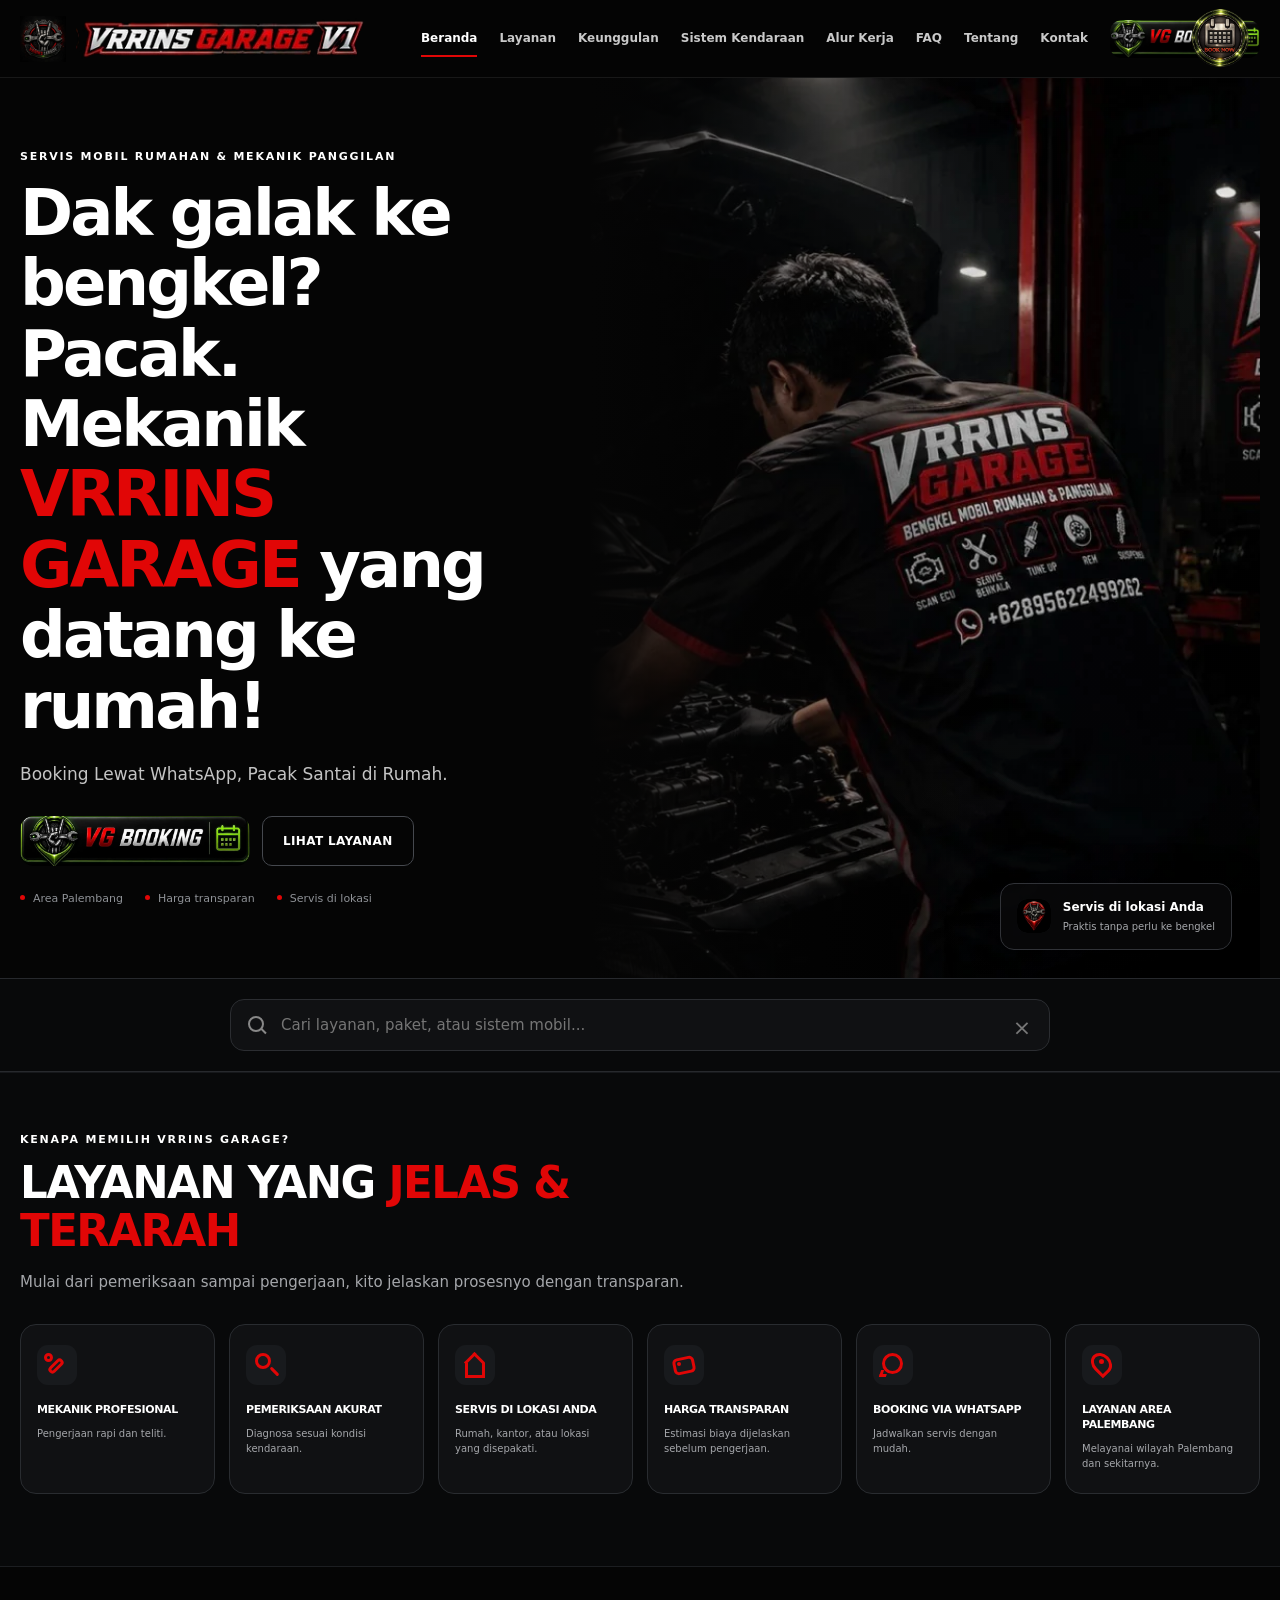
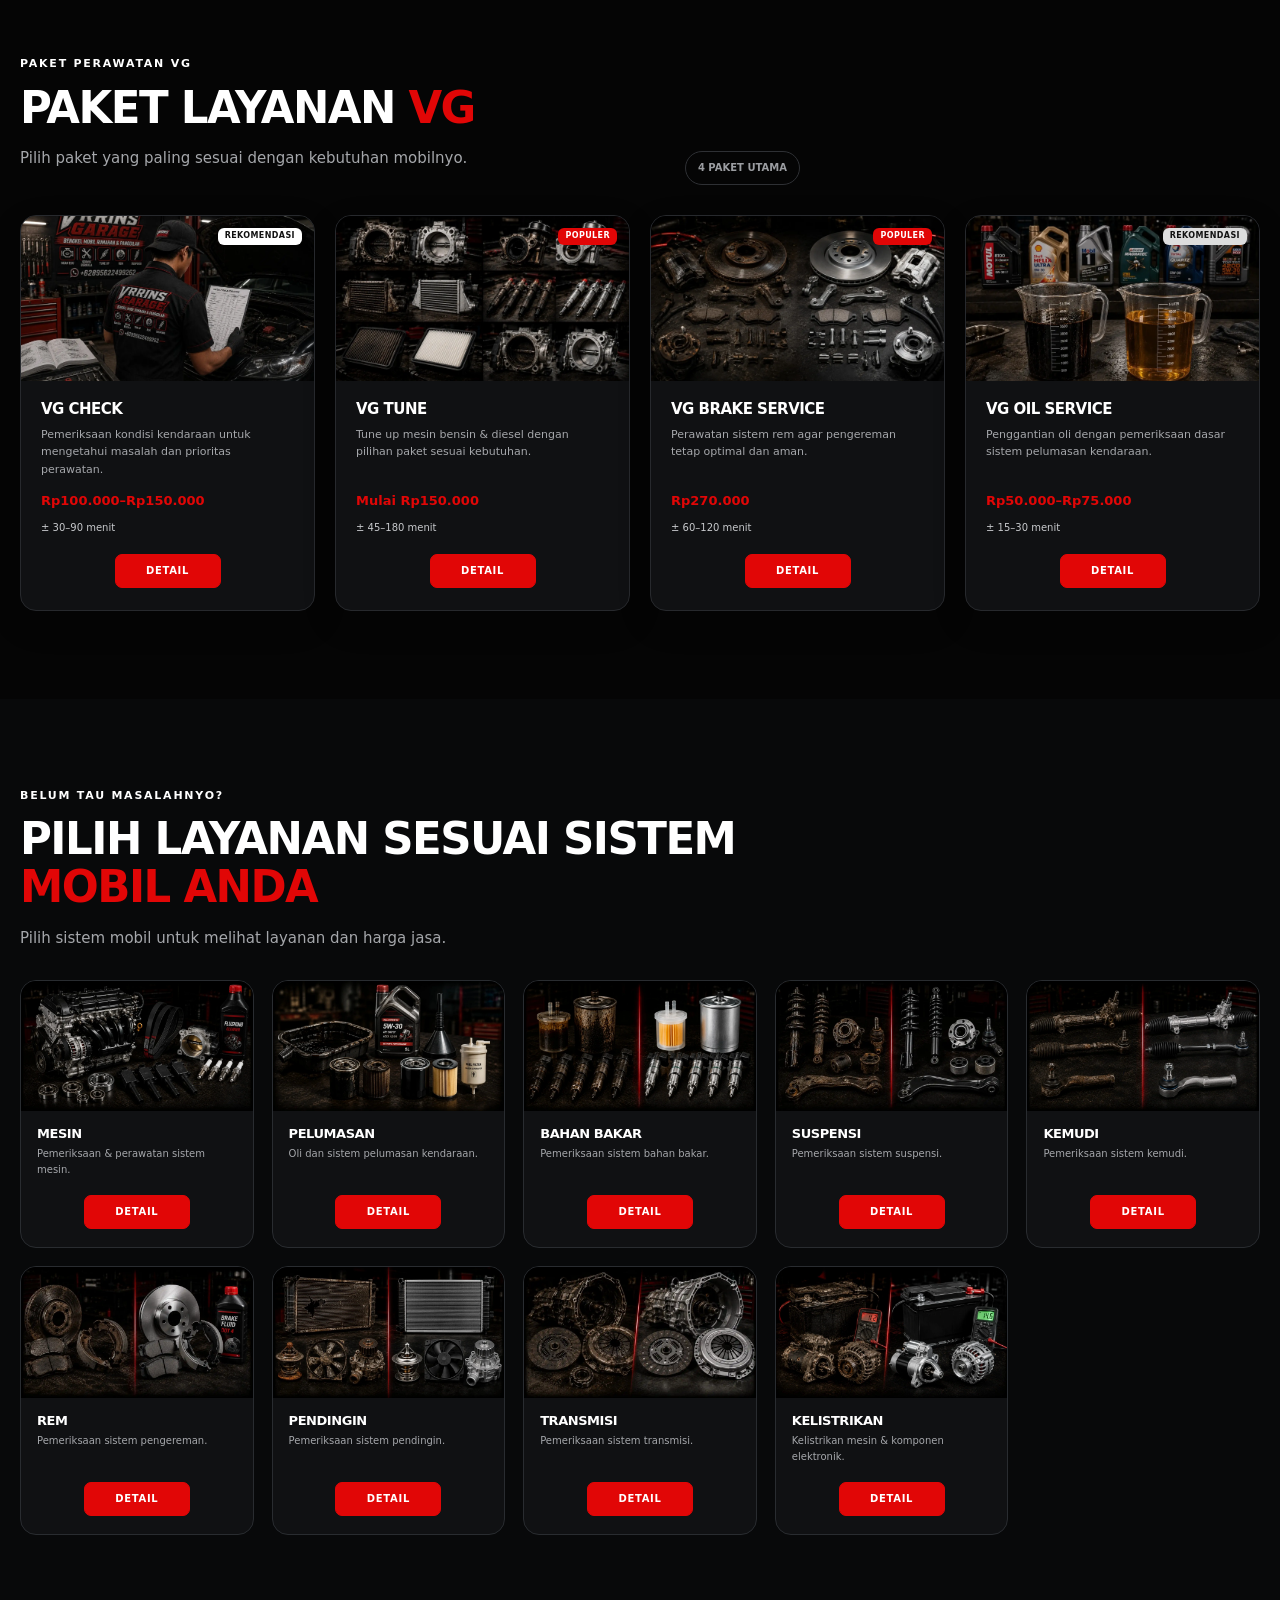
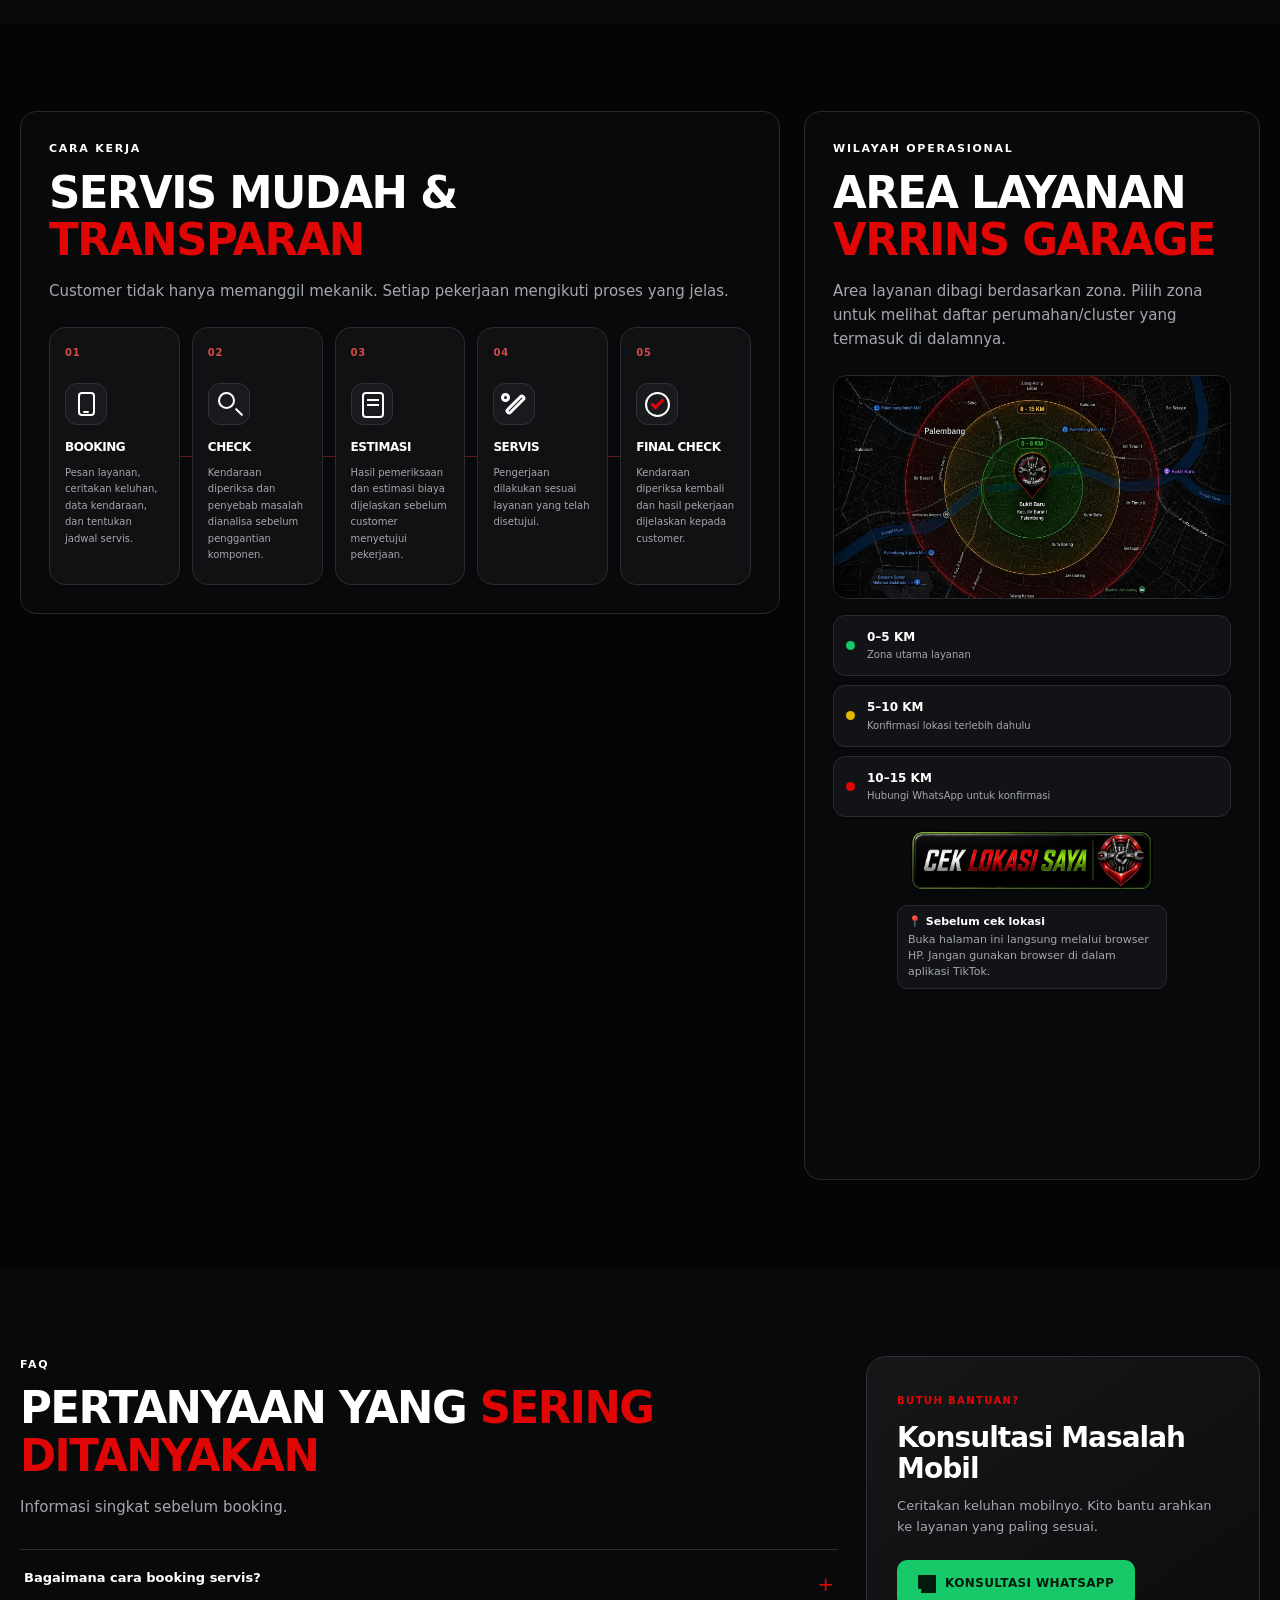
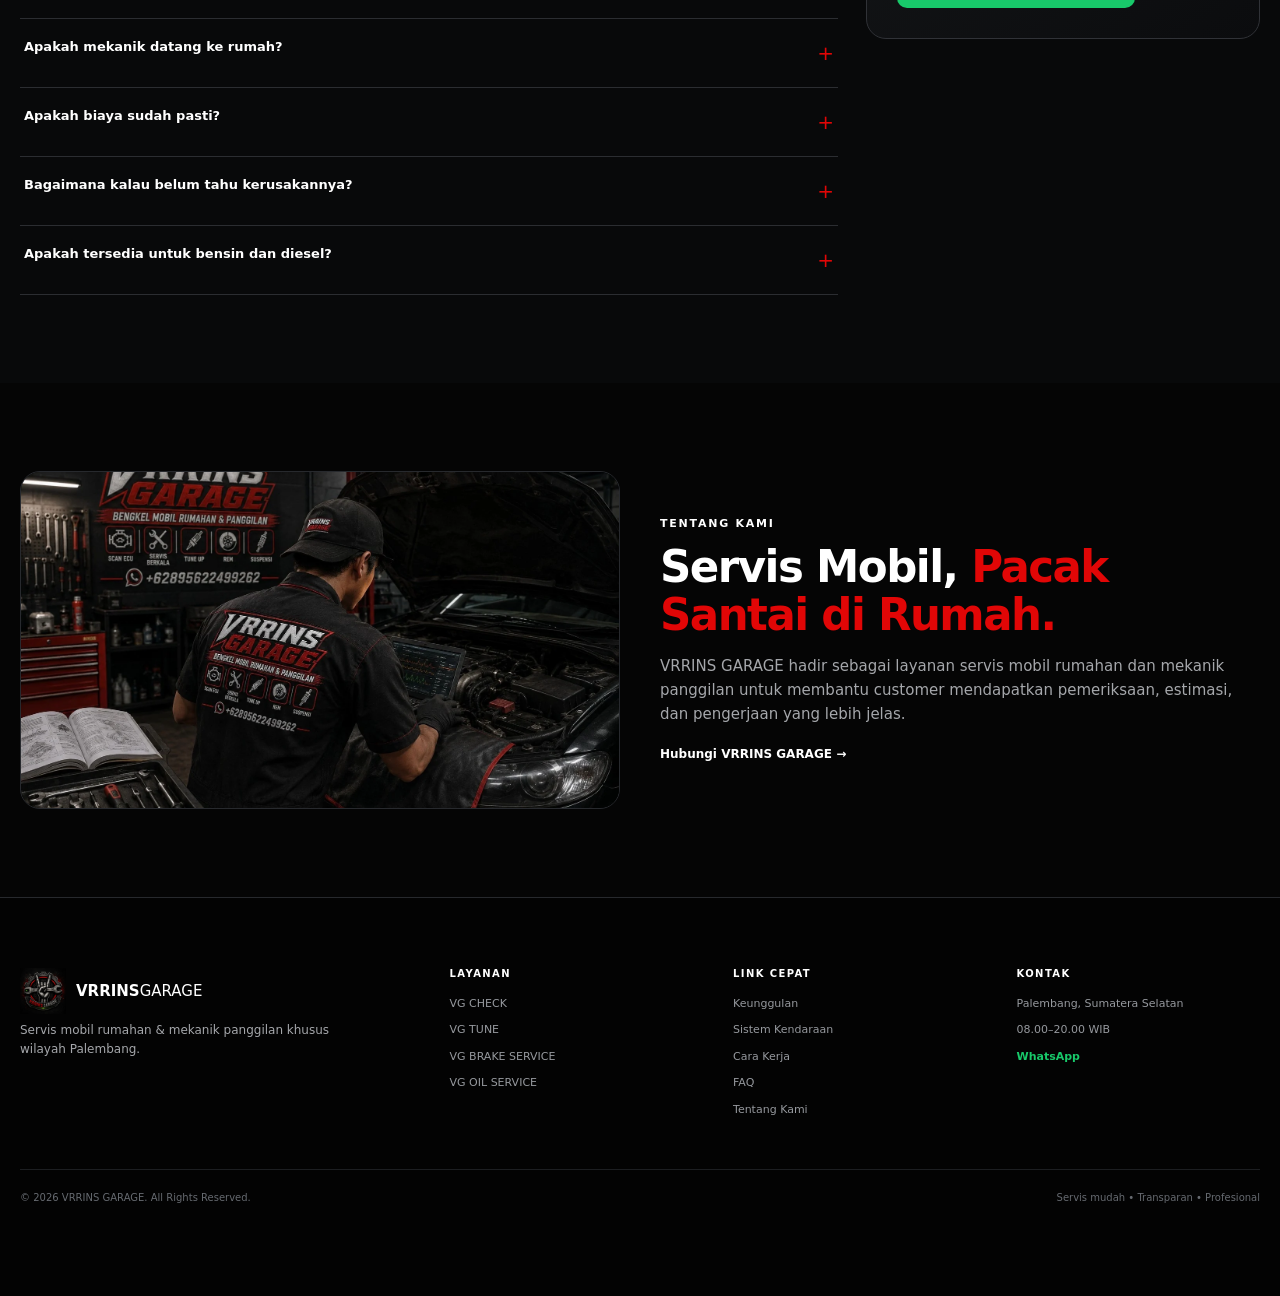
==== commit 36c8428f: "Add files via upload" ====
--- a/index.html
+++ b/index.html
@@ -311,5 +311,27 @@
 
 
 
+
+<script>
+(function () {
+  'use strict';
+
+  function showFloatingBookNow() {
+    var floating = document.querySelector('.floating-whatsapp');
+    if (!floating) return;
+
+    floating.style.setProperty('visibility', 'visible', 'important');
+    floating.style.setProperty('opacity', '1', 'important');
+    floating.style.setProperty('pointer-events', 'auto', 'important');
+  }
+
+  if (document.readyState === 'loading') {
+    document.addEventListener('DOMContentLoaded', showFloatingBookNow, { once: true });
+  } else {
+    showFloatingBookNow();
+  }
+})();
+</script>
+
 </body>
 </html>
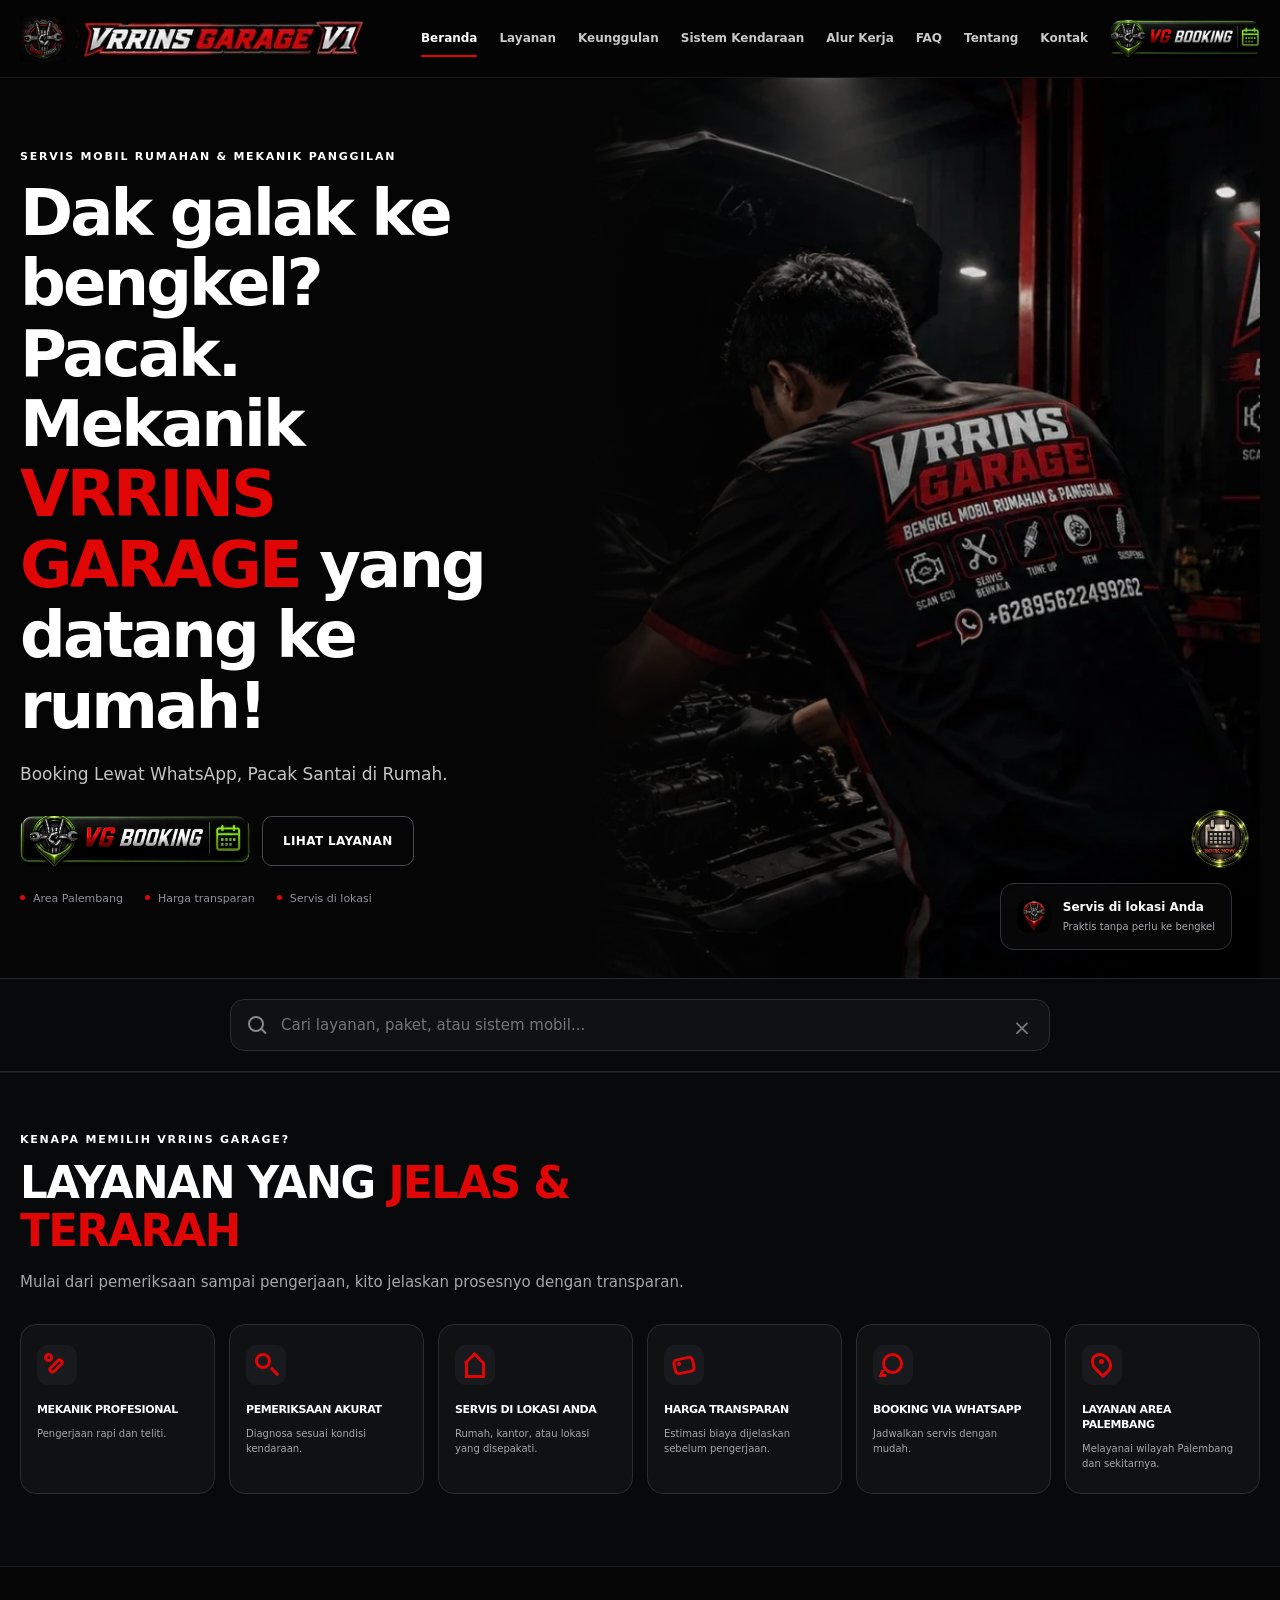
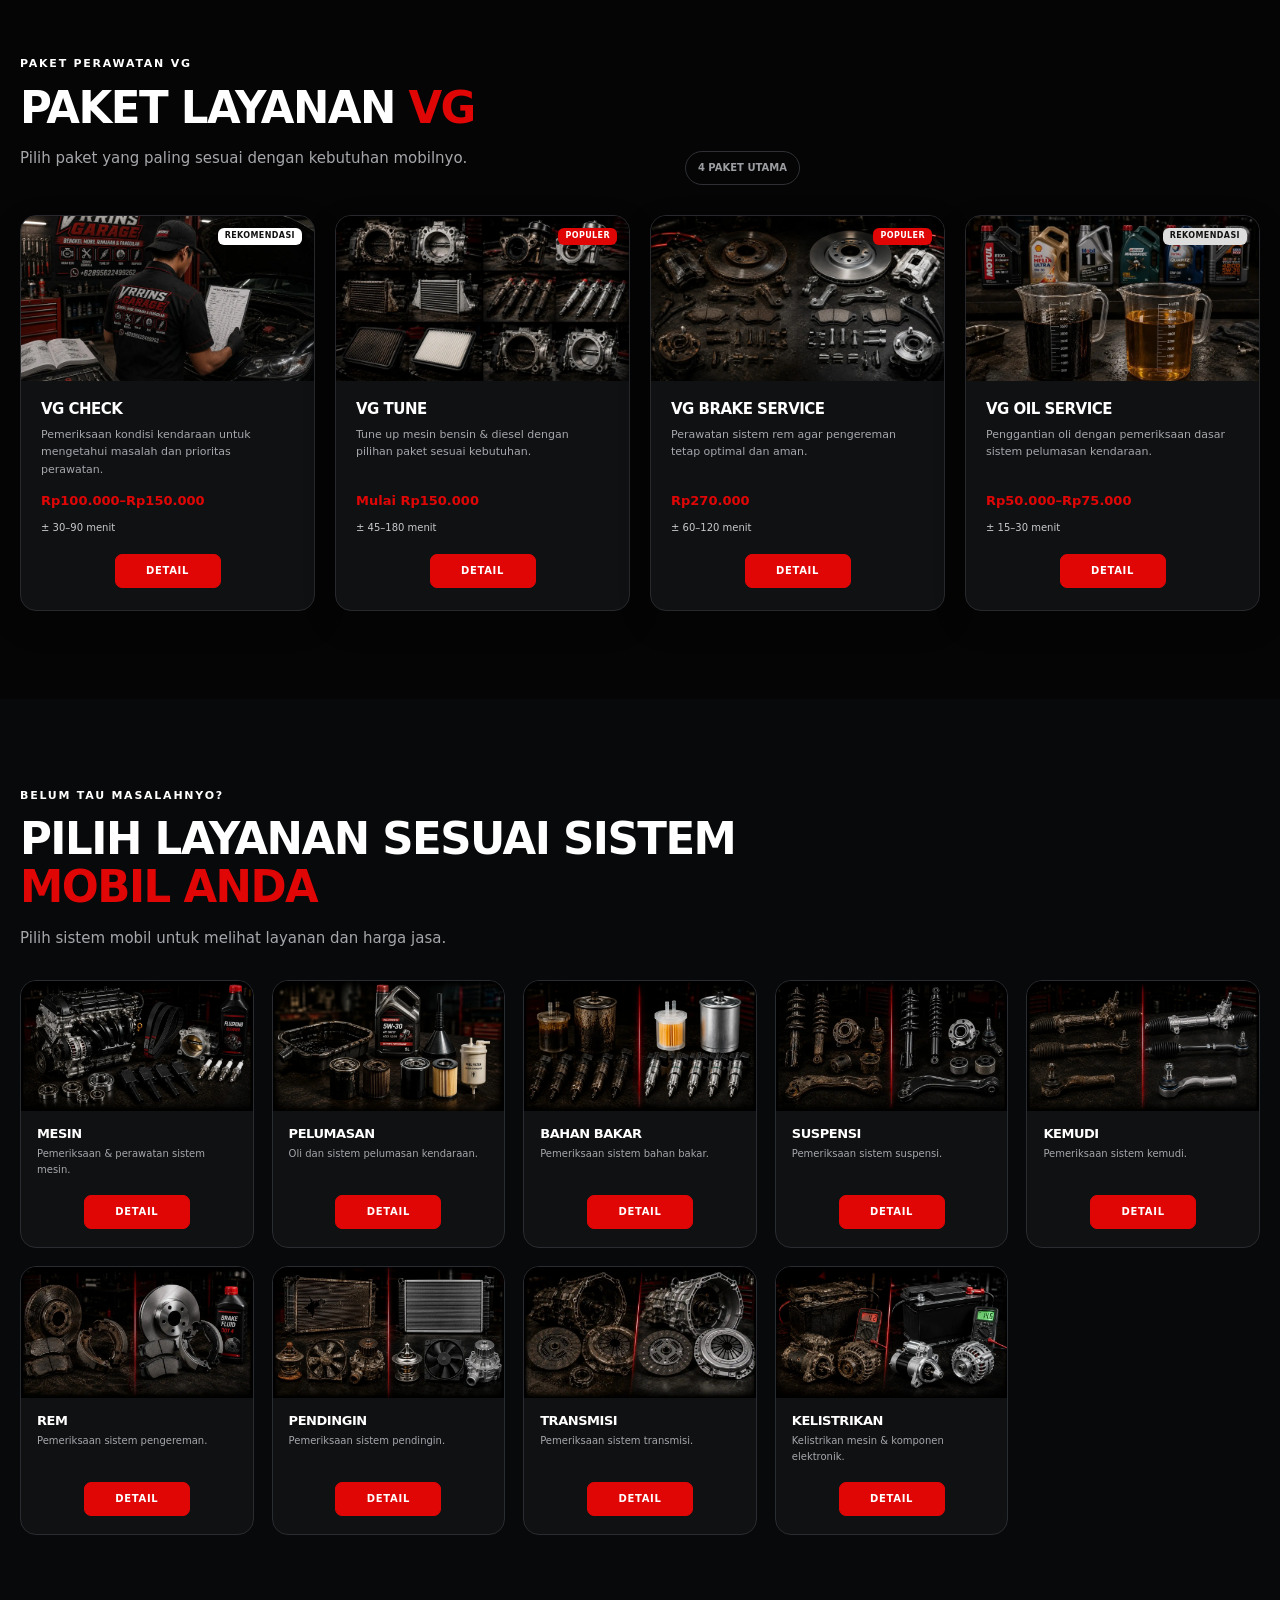
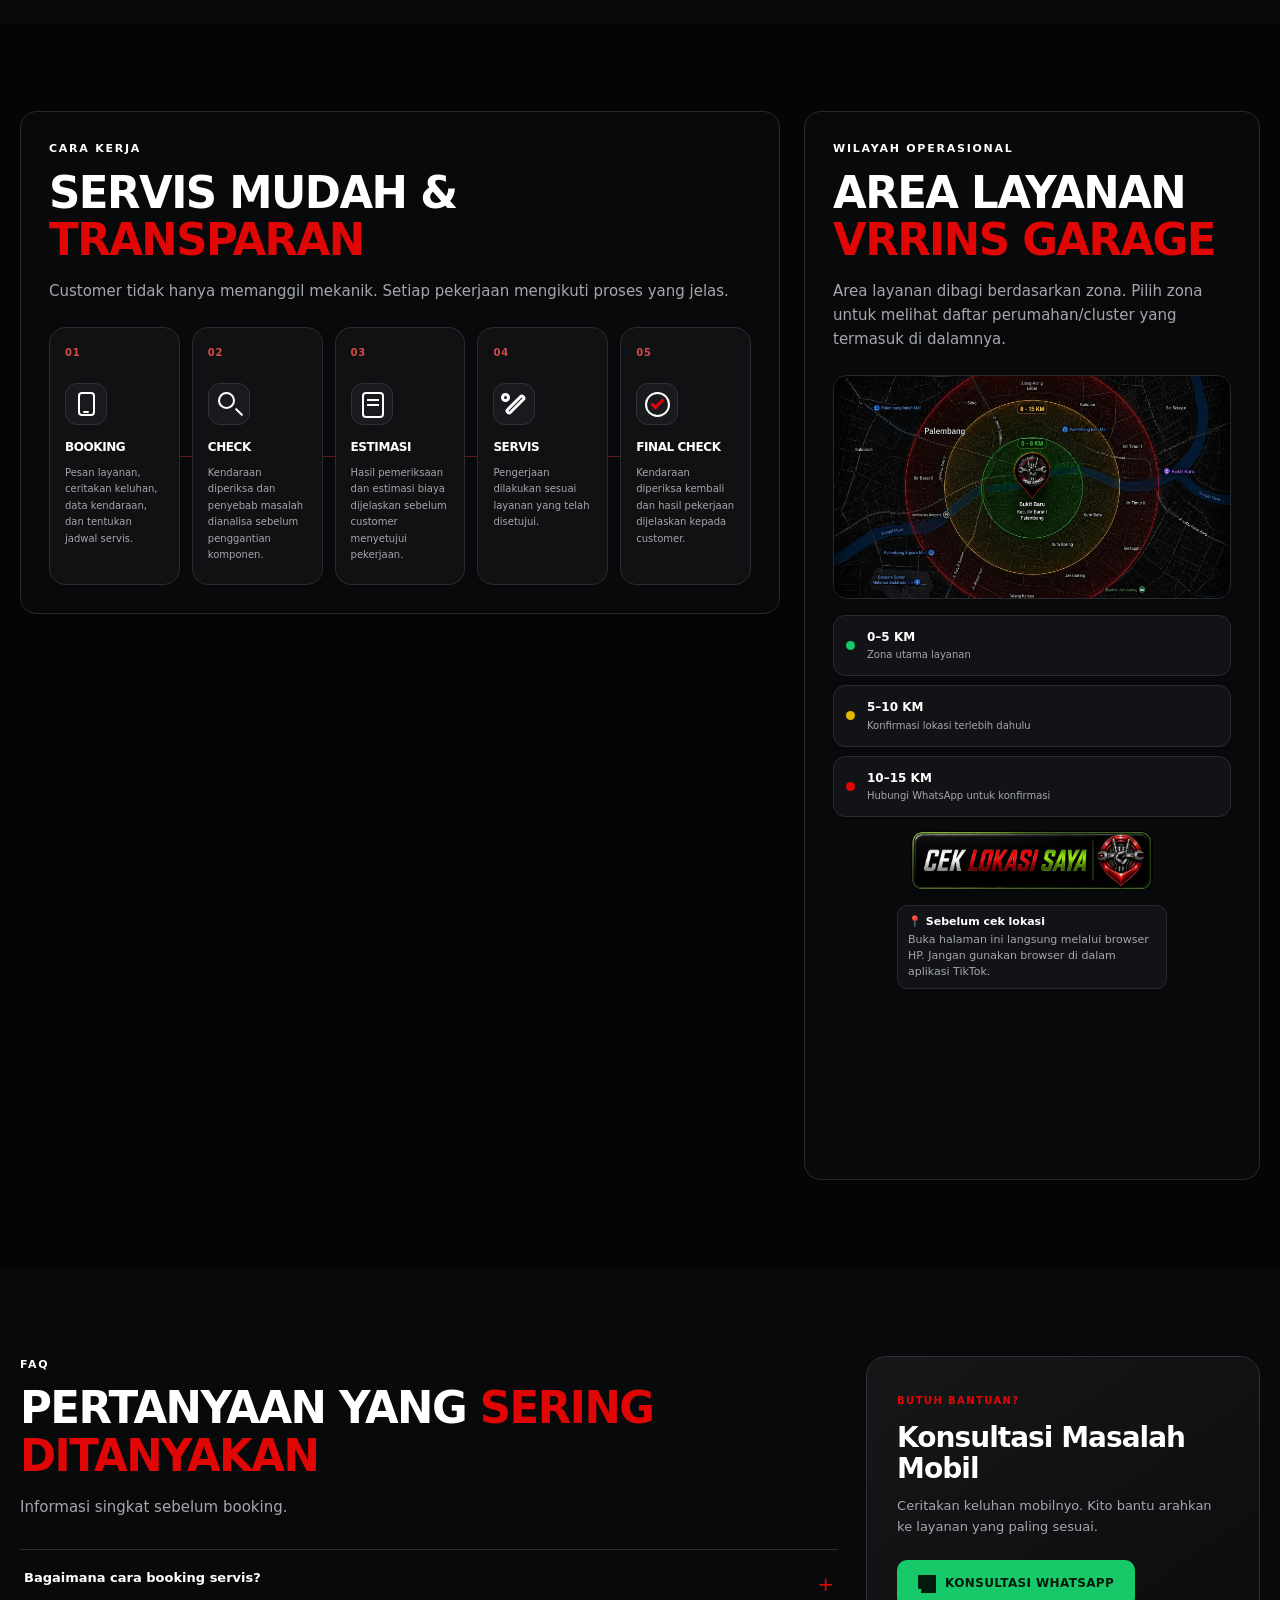
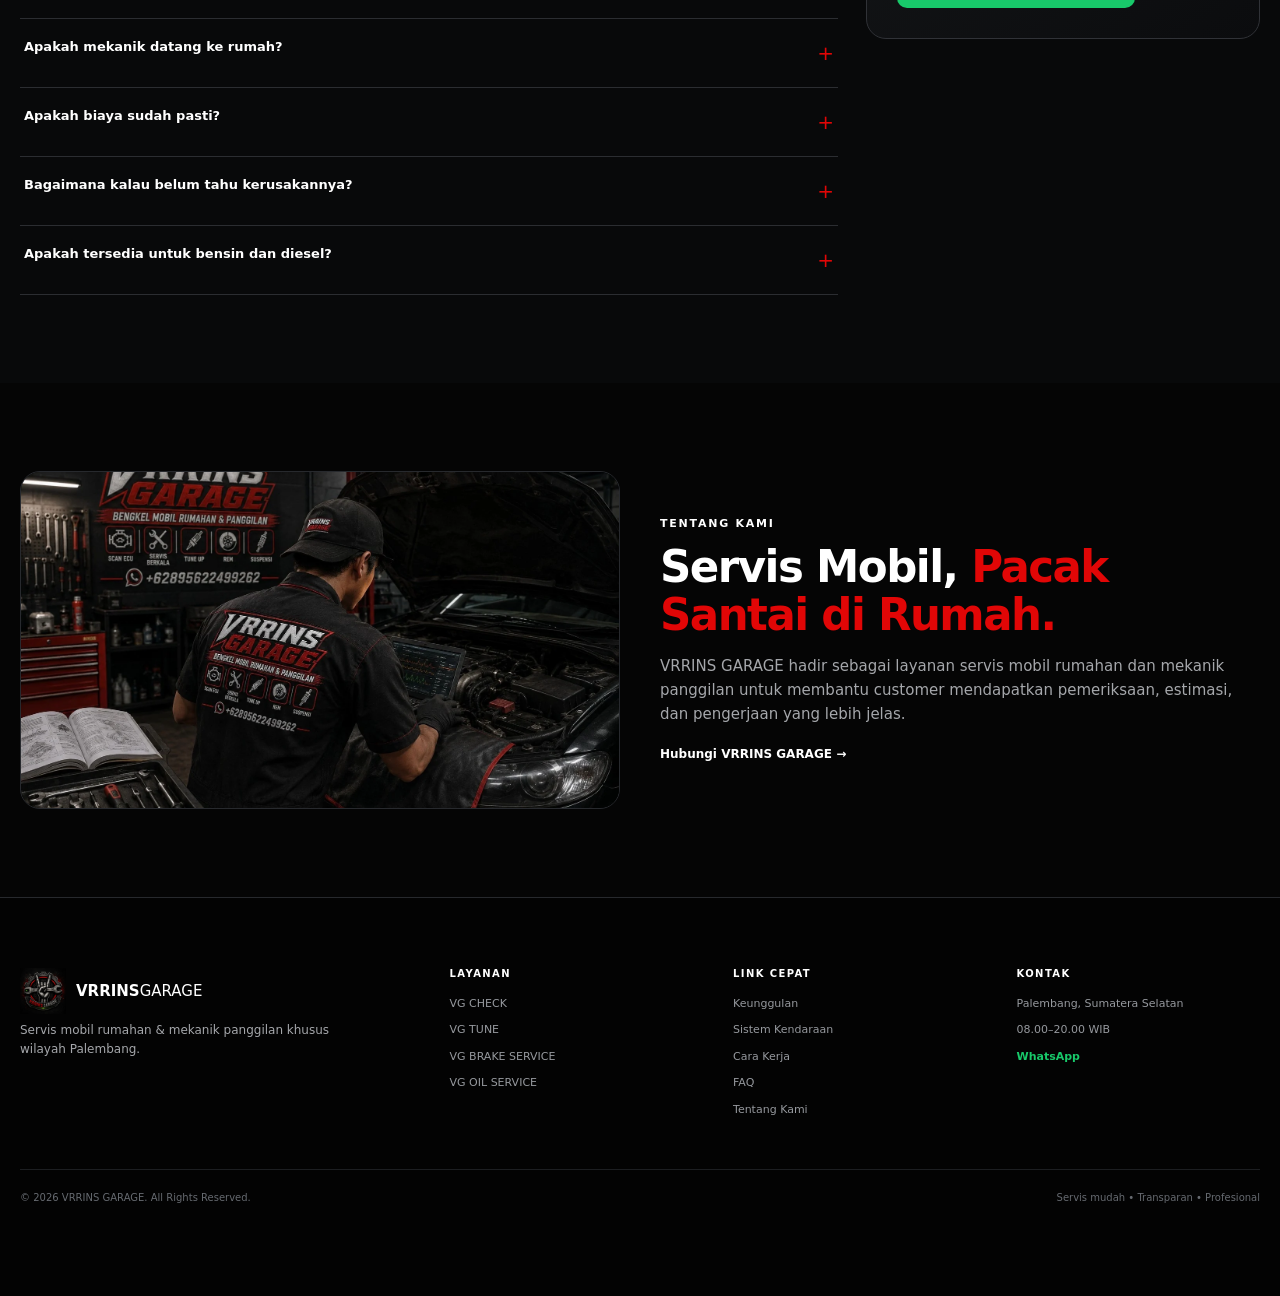
==== commit b72daf5c: "Add files via upload" ====
--- a/index.html
+++ b/index.html
@@ -316,19 +316,44 @@
 (function () {
   'use strict';
 
-  function showFloatingBookNow() {
+  function initFloatingBookNow() {
     var floating = document.querySelector('.floating-whatsapp');
+    var heroBooking = document.querySelector('.hero-actions .button--whatsapp');
+
     if (!floating) return;
 
-    floating.style.setProperty('visibility', 'visible', 'important');
-    floating.style.setProperty('opacity', '1', 'important');
-    floating.style.setProperty('pointer-events', 'auto', 'important');
+    function finish() {
+      var height = floating.offsetHeight || 80;
+      var top = 0;
+
+      /* Satu kali saja: pertahankan posisi yang selama ini dipakai.
+         Setelah ini Floating BOOK NOW tidak lagi mengikuti Hero/Header. */
+      if (heroBooking) {
+        var rect = heroBooking.getBoundingClientRect();
+        if (rect.width > 0 && rect.height > 0) {
+          top = rect.top + (rect.height / 2) - (height / 2);
+          top = Math.max(0, Math.min(top, window.innerHeight - height));
+        }
+      }
+
+      floating.style.setProperty('top', Math.round(top) + 'px', 'important');
+      floating.style.setProperty('bottom', 'auto', 'important');
+      floating.style.setProperty('transform', 'none', 'important');
+      floating.style.setProperty('visibility', 'visible', 'important');
+      floating.style.setProperty('opacity', '1', 'important');
+      floating.style.setProperty('pointer-events', 'auto', 'important');
+    }
+
+    /* Tunggu satu frame agar layout awal selesai, lalu kunci posisi. */
+    requestAnimationFrame(function () {
+      requestAnimationFrame(finish);
+    });
   }
 
   if (document.readyState === 'loading') {
-    document.addEventListener('DOMContentLoaded', showFloatingBookNow, { once: true });
+    document.addEventListener('DOMContentLoaded', initFloatingBookNow, { once: true });
   } else {
-    showFloatingBookNow();
+    initFloatingBookNow();
   }
 })();
 </script>
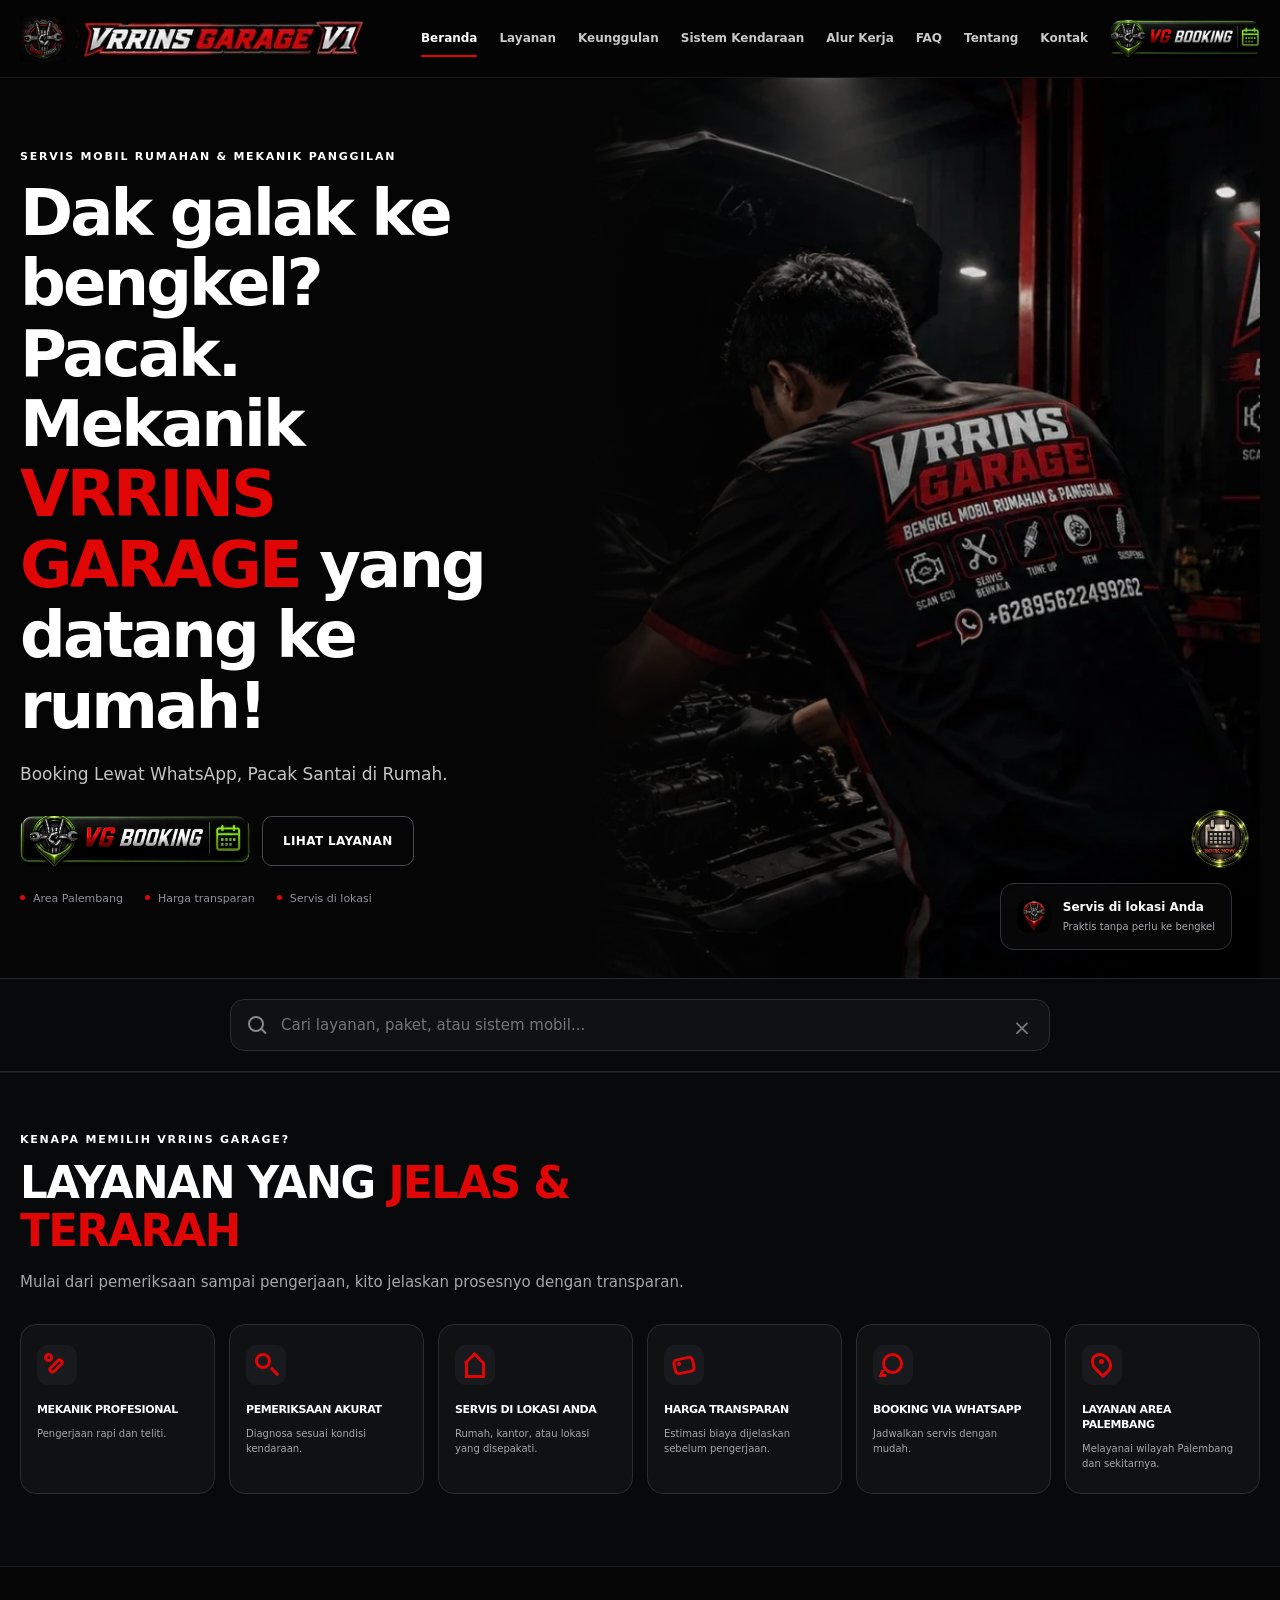
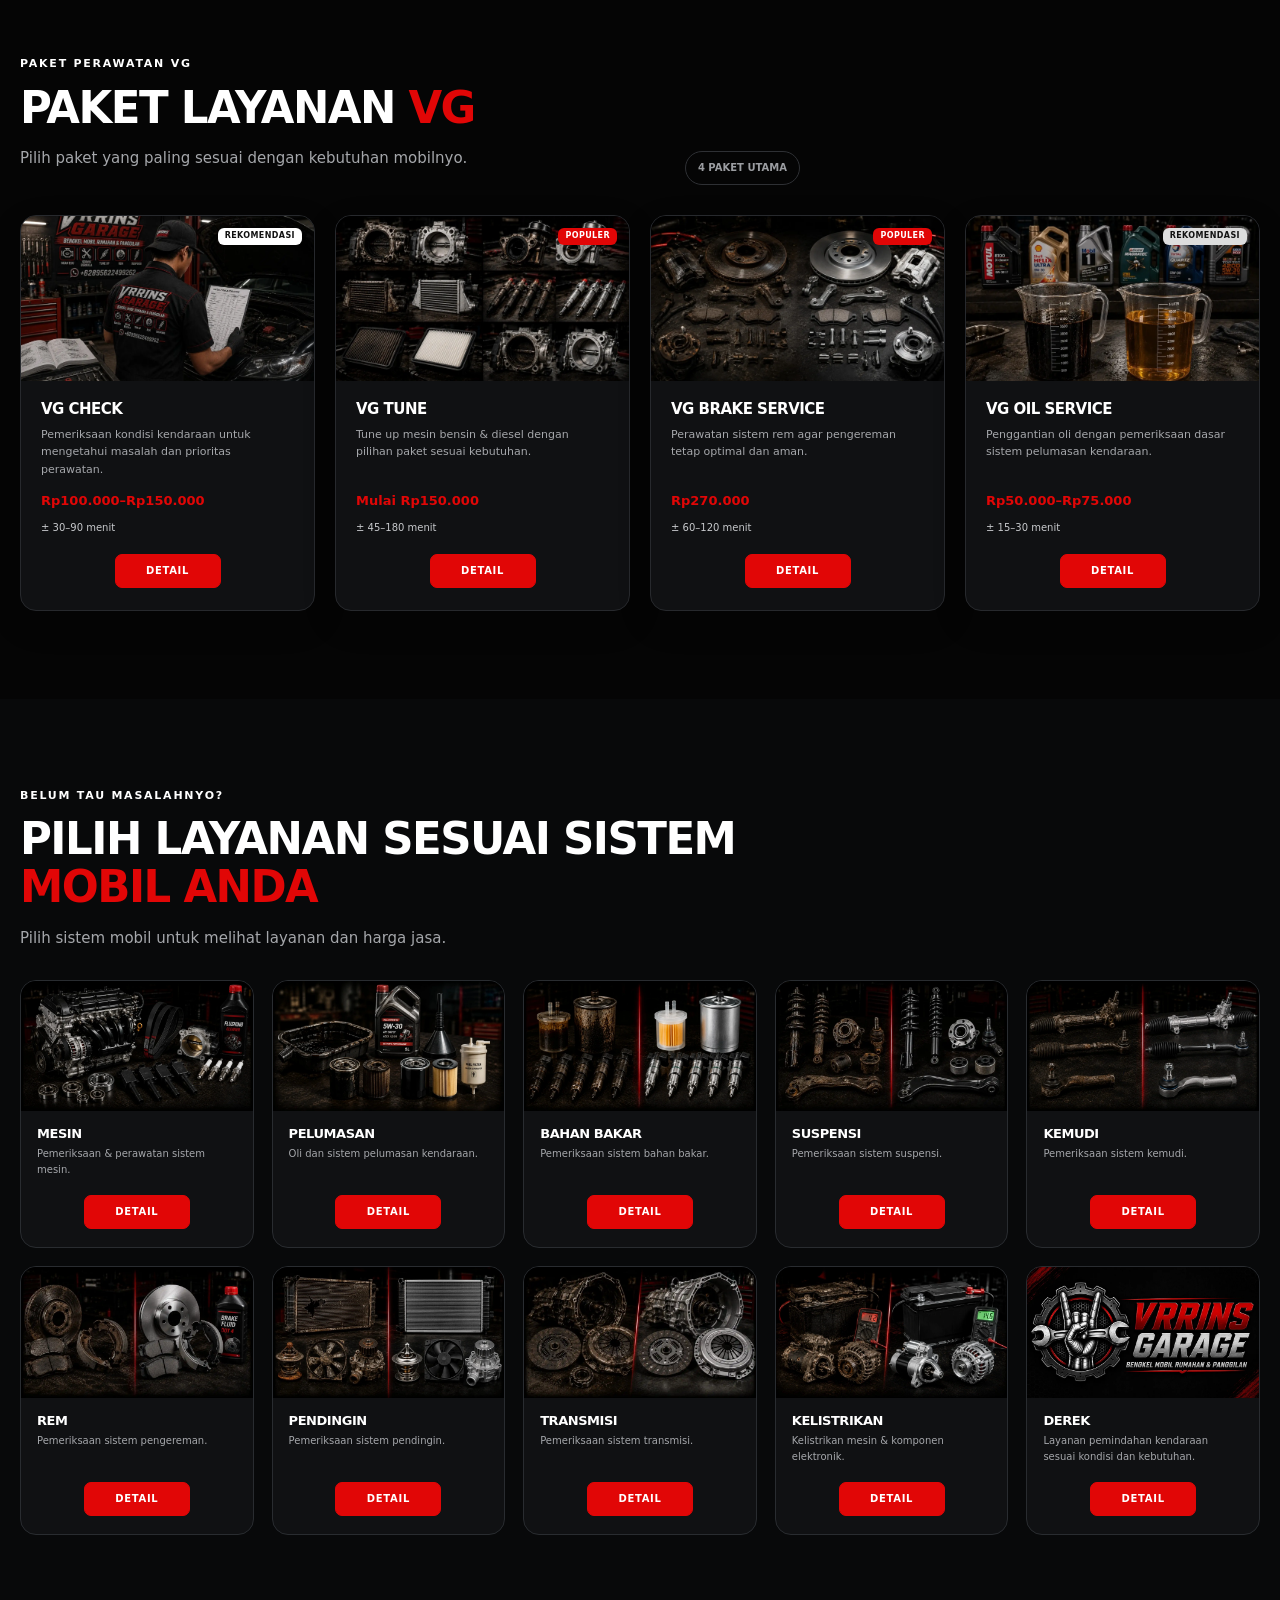
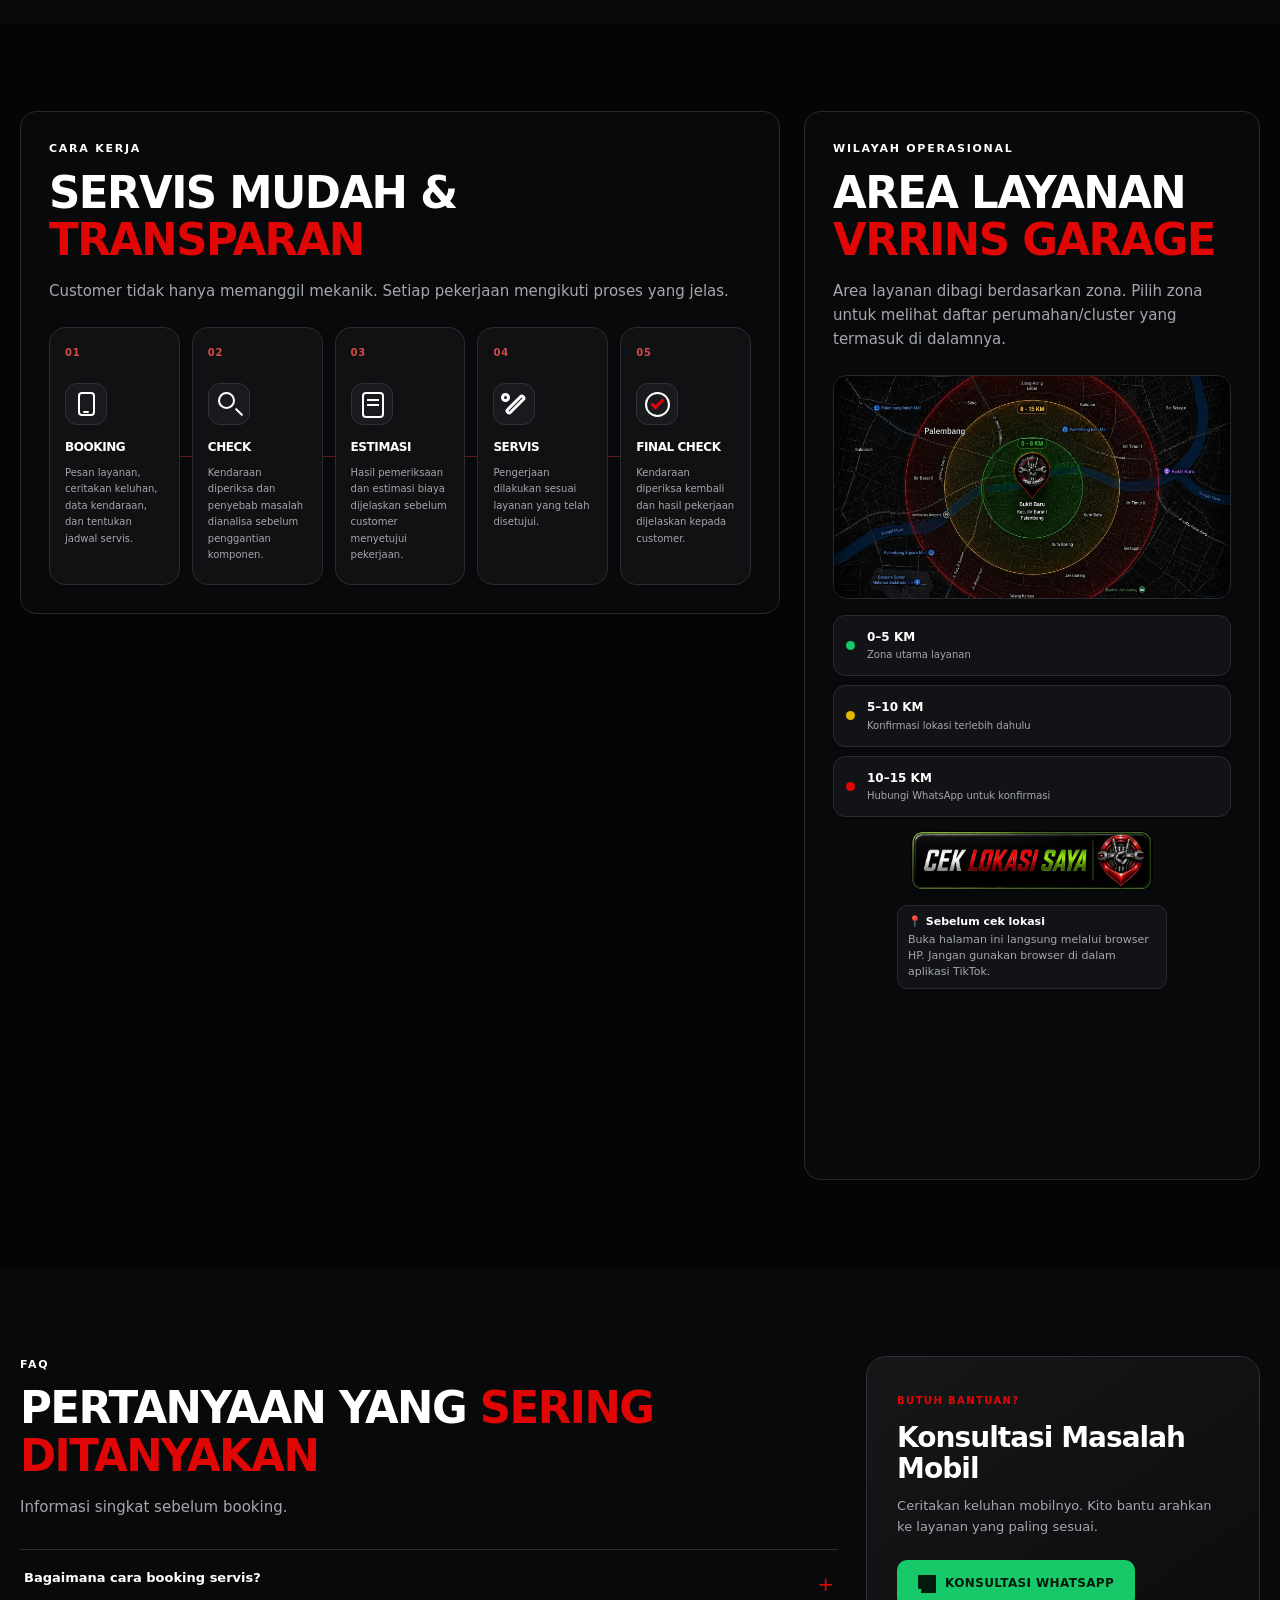
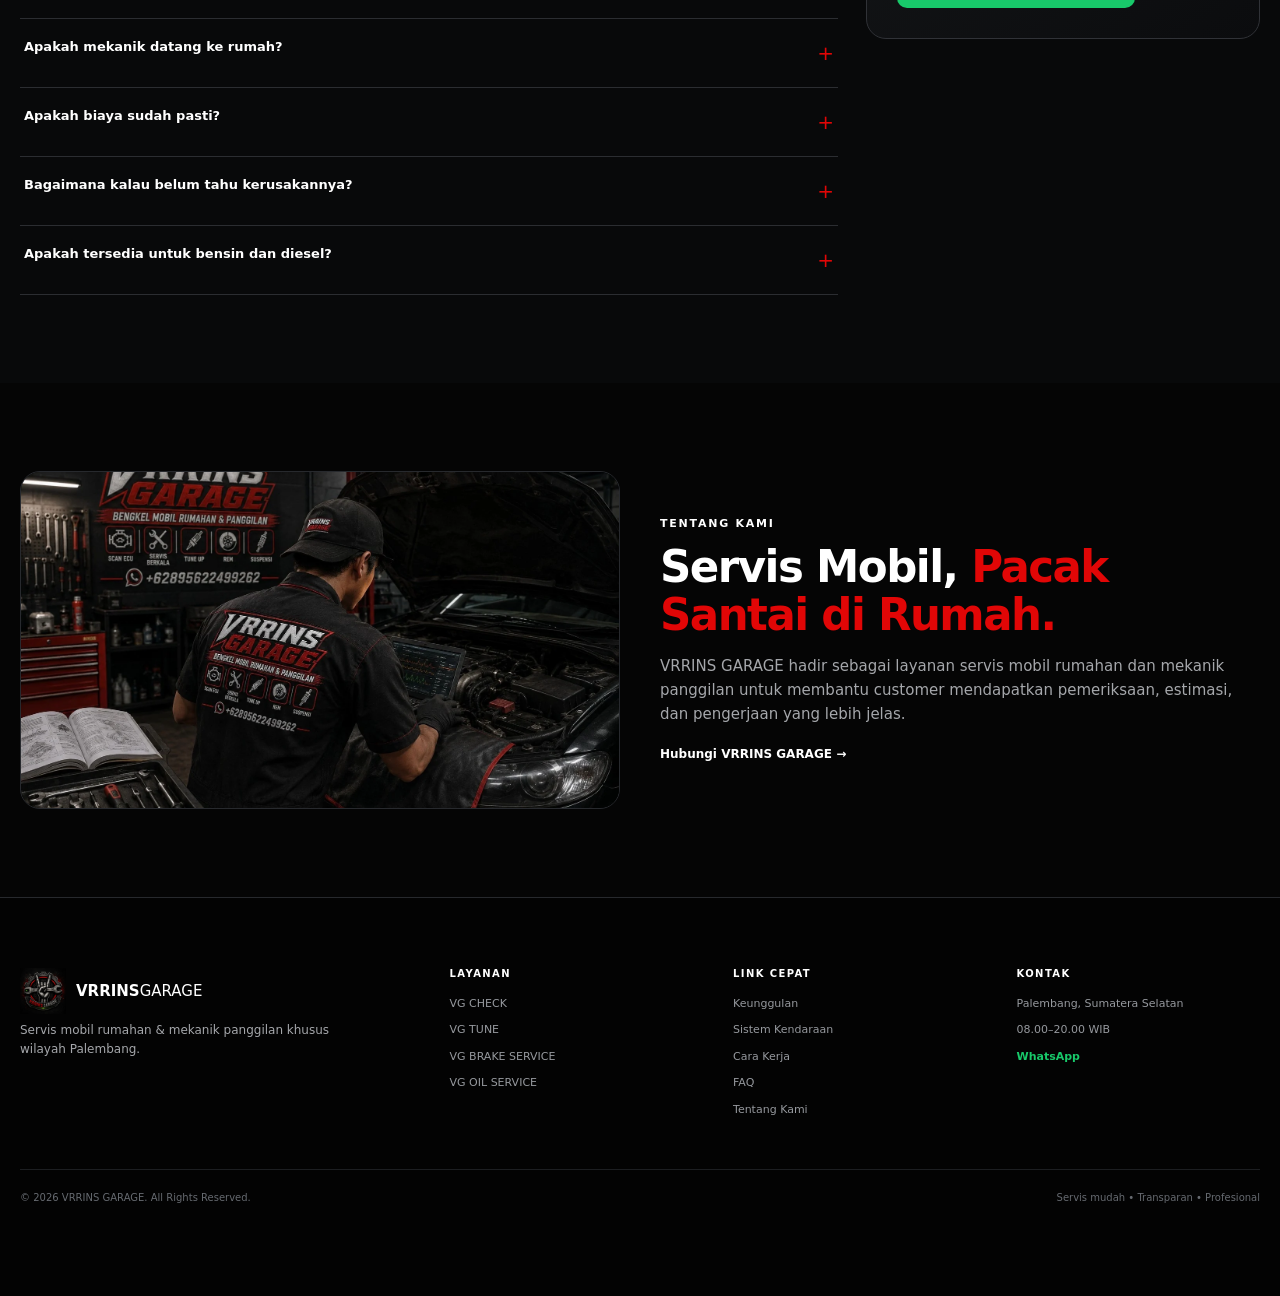
==== commit c6b6eb59: "Add files via upload" ====
--- a/index.html
+++ b/index.html
@@ -179,6 +179,7 @@
       <article class="system-card" data-open-system="PENDINGIN"><div class="system-card__media"><img src="images/category-pendingin.webp" alt="Pendingin" loading="lazy"></div><div><h3>Pendingin</h3><p>Pemeriksaan sistem pendingin.</p><button type="button">DETAIL</button></div></article>
       <article class="system-card" data-open-system="TRANSMISI"><div class="system-card__media"><img src="images/category-transmisi.webp" alt="Transmisi" loading="lazy"></div><div><h3>Transmisi</h3><p>Pemeriksaan sistem transmisi.</p><button type="button">DETAIL</button></div></article>
       <article class="system-card" data-open-system="KELISTRIKAN MESIN"><div class="system-card__media"><img src="images/category-kelistrikan.webp" alt="Kelistrikan mesin" loading="lazy"></div><div><h3>Kelistrikan</h3><p>Kelistrikan mesin &amp; komponen elektronik.</p><button type="button">DETAIL</button></div></article>
+        <article class="system-card" data-open-system="DEREK"><div class="system-card__media"><img src="images/category-derek.webp" alt="Derek" loading="lazy" onerror="this.onerror=null;this.src='images/placeholder.webp'"></div><div><h3>Derek</h3><p>Layanan pemindahan kendaraan sesuai kondisi dan kebutuhan.</p><button type="button">DETAIL</button></div></article>
     </div>
   </div>
 </section>
@@ -322,12 +323,11 @@
 
     if (!floating) return;
 
-    function finish() {
+    function plot() {
       var height = floating.offsetHeight || 80;
       var top = 0;
 
-      /* Satu kali saja: pertahankan posisi yang selama ini dipakai.
-         Setelah ini Floating BOOK NOW tidak lagi mengikuti Hero/Header. */
+      // Pertahankan posisi lama: floating diplot terhadap titik tengah tombol Booking di Hero.
       if (heroBooking) {
         var rect = heroBooking.getBoundingClientRect();
         if (rect.width > 0 && rect.height > 0) {
@@ -344,10 +344,13 @@
       floating.style.setProperty('pointer-events', 'auto', 'important');
     }
 
-    /* Tunggu satu frame agar layout awal selesai, lalu kunci posisi. */
     requestAnimationFrame(function () {
-      requestAnimationFrame(finish);
+      requestAnimationFrame(plot);
     });
+
+    // Plotting tetap aktif ketika ukuran/orientasi viewport berubah.
+    window.addEventListener('resize', plot, { passive: true });
+    window.addEventListener('orientationchange', plot, { passive: true });
   }
 
   if (document.readyState === 'loading') {
--- a/style.css
+++ b/style.css
@@ -2862,7 +2862,7 @@
 
 .floating-whatsapp {
   position: fixed !important;
-  top: var(--vg-booking-floating-top, 0px) !important;
+  top: auto !important; /* posisi final diplot oleh script */
   right: 20px !important;
   bottom: auto !important;
   left: auto !important;
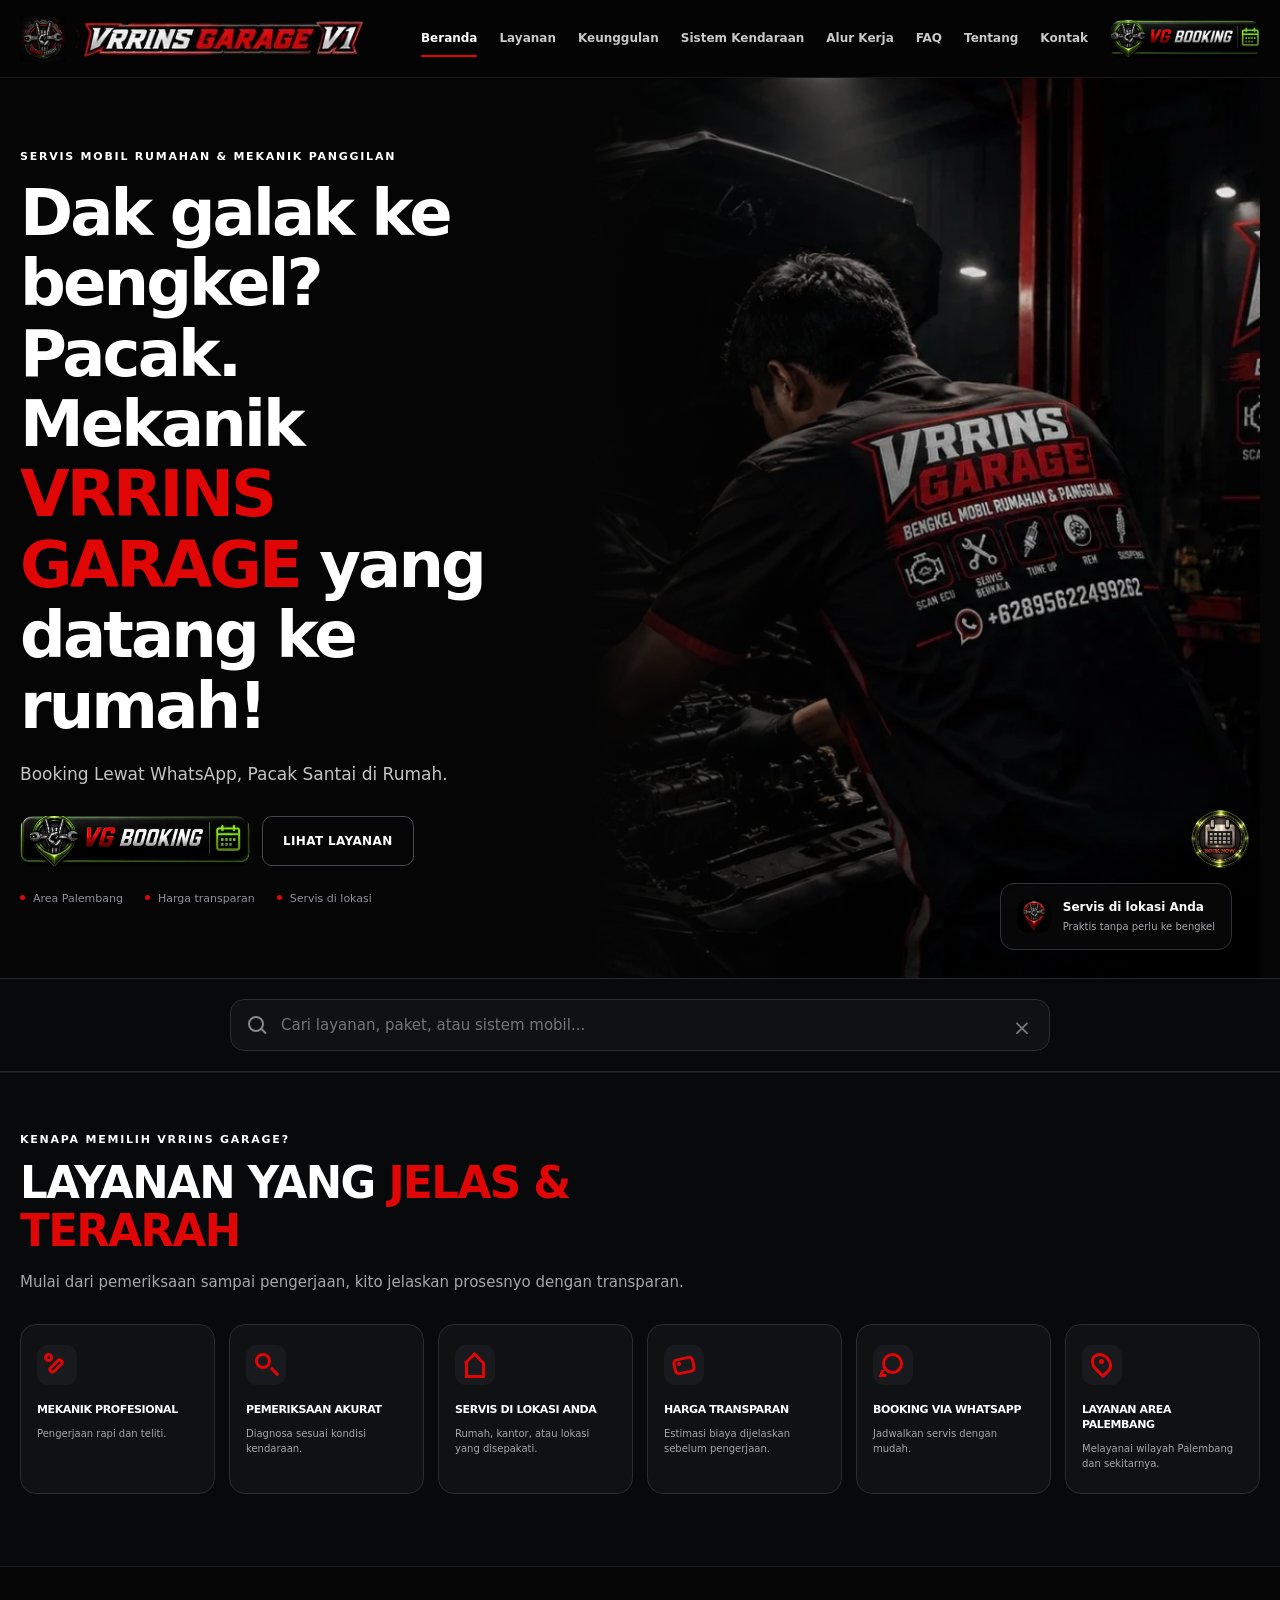
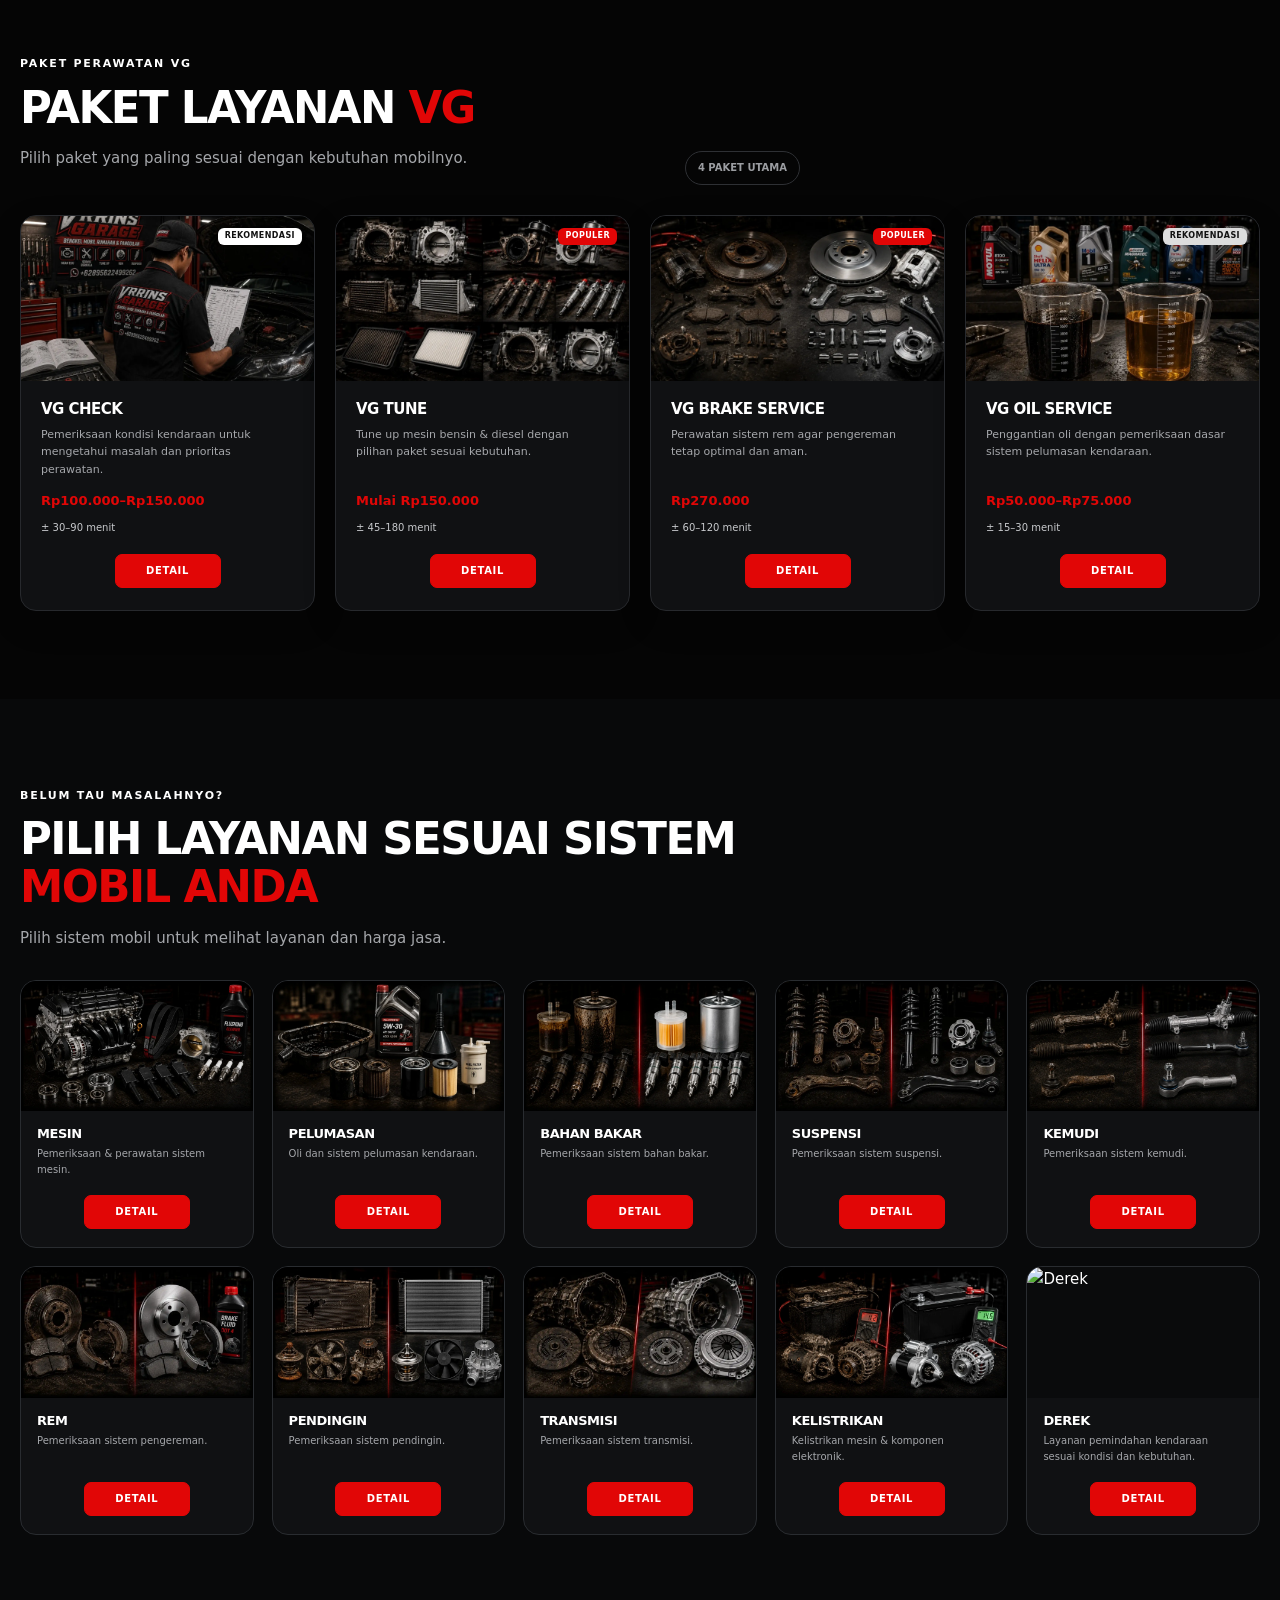
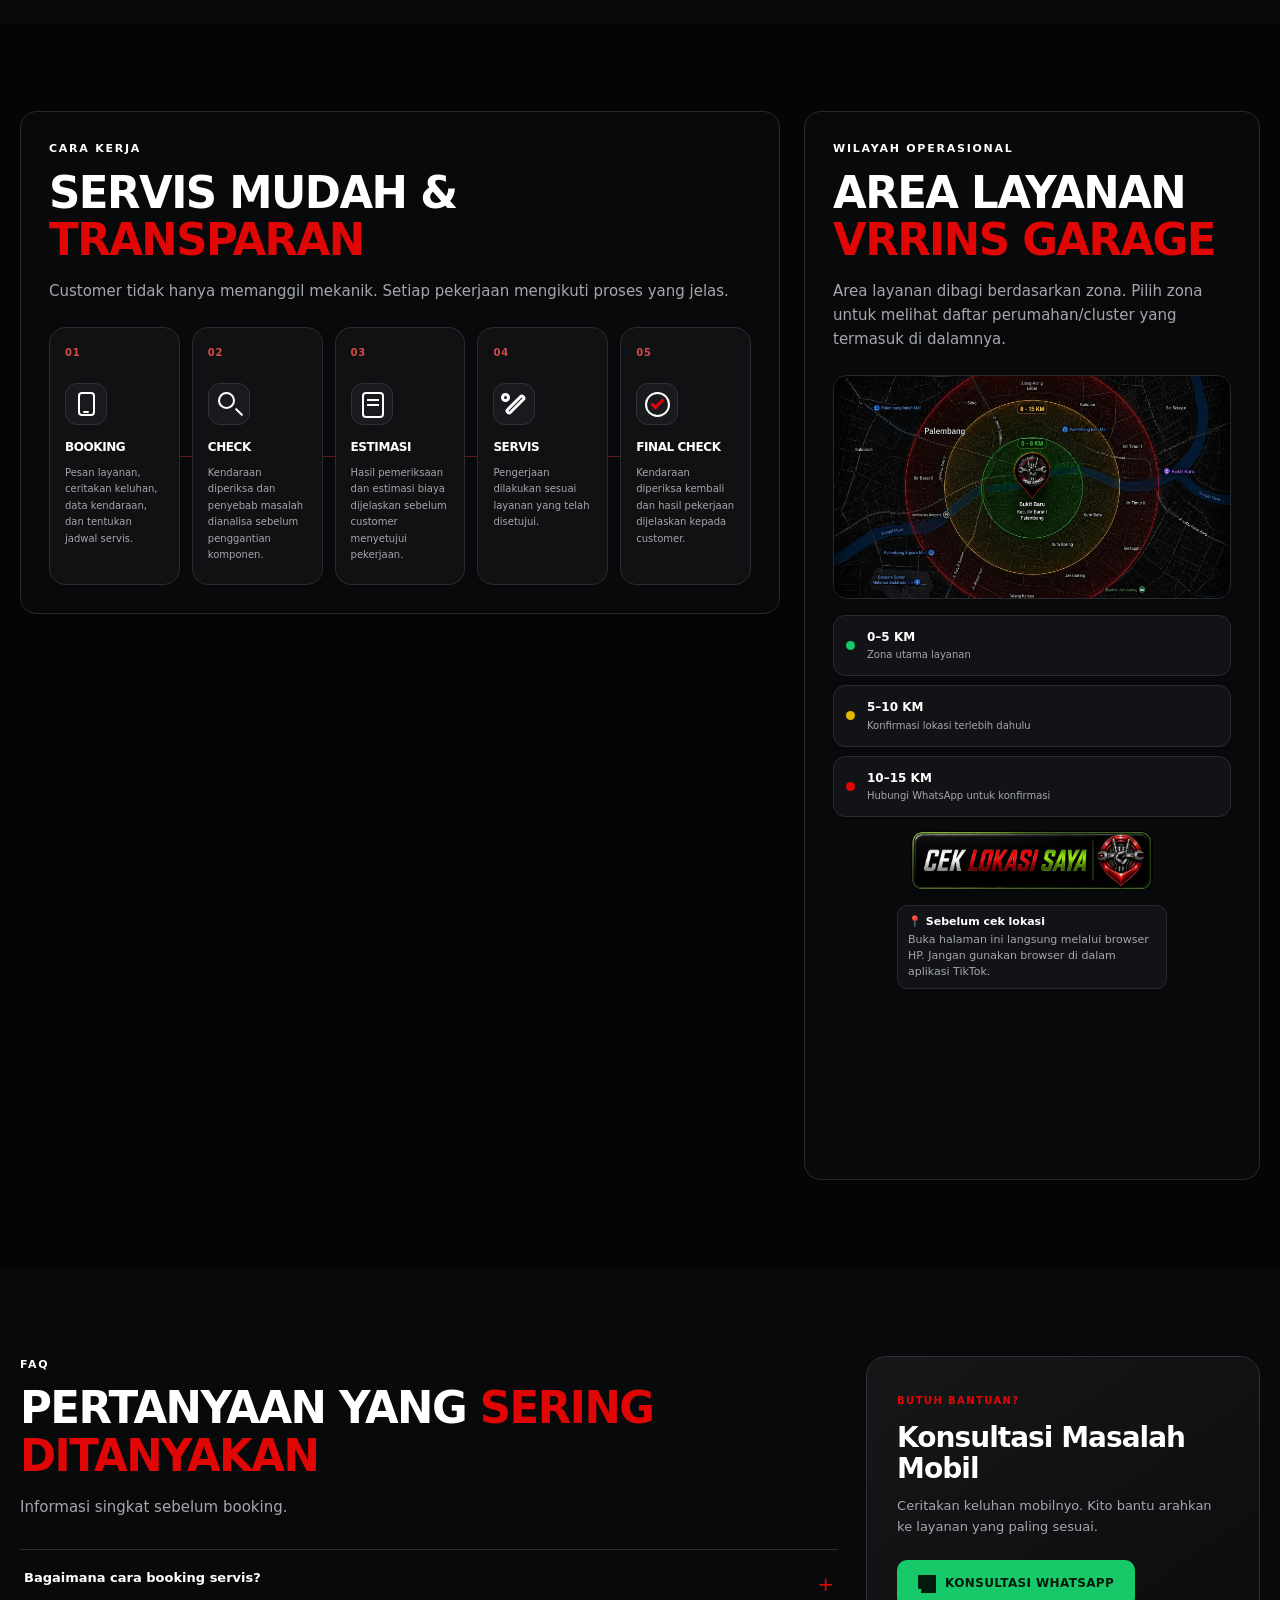
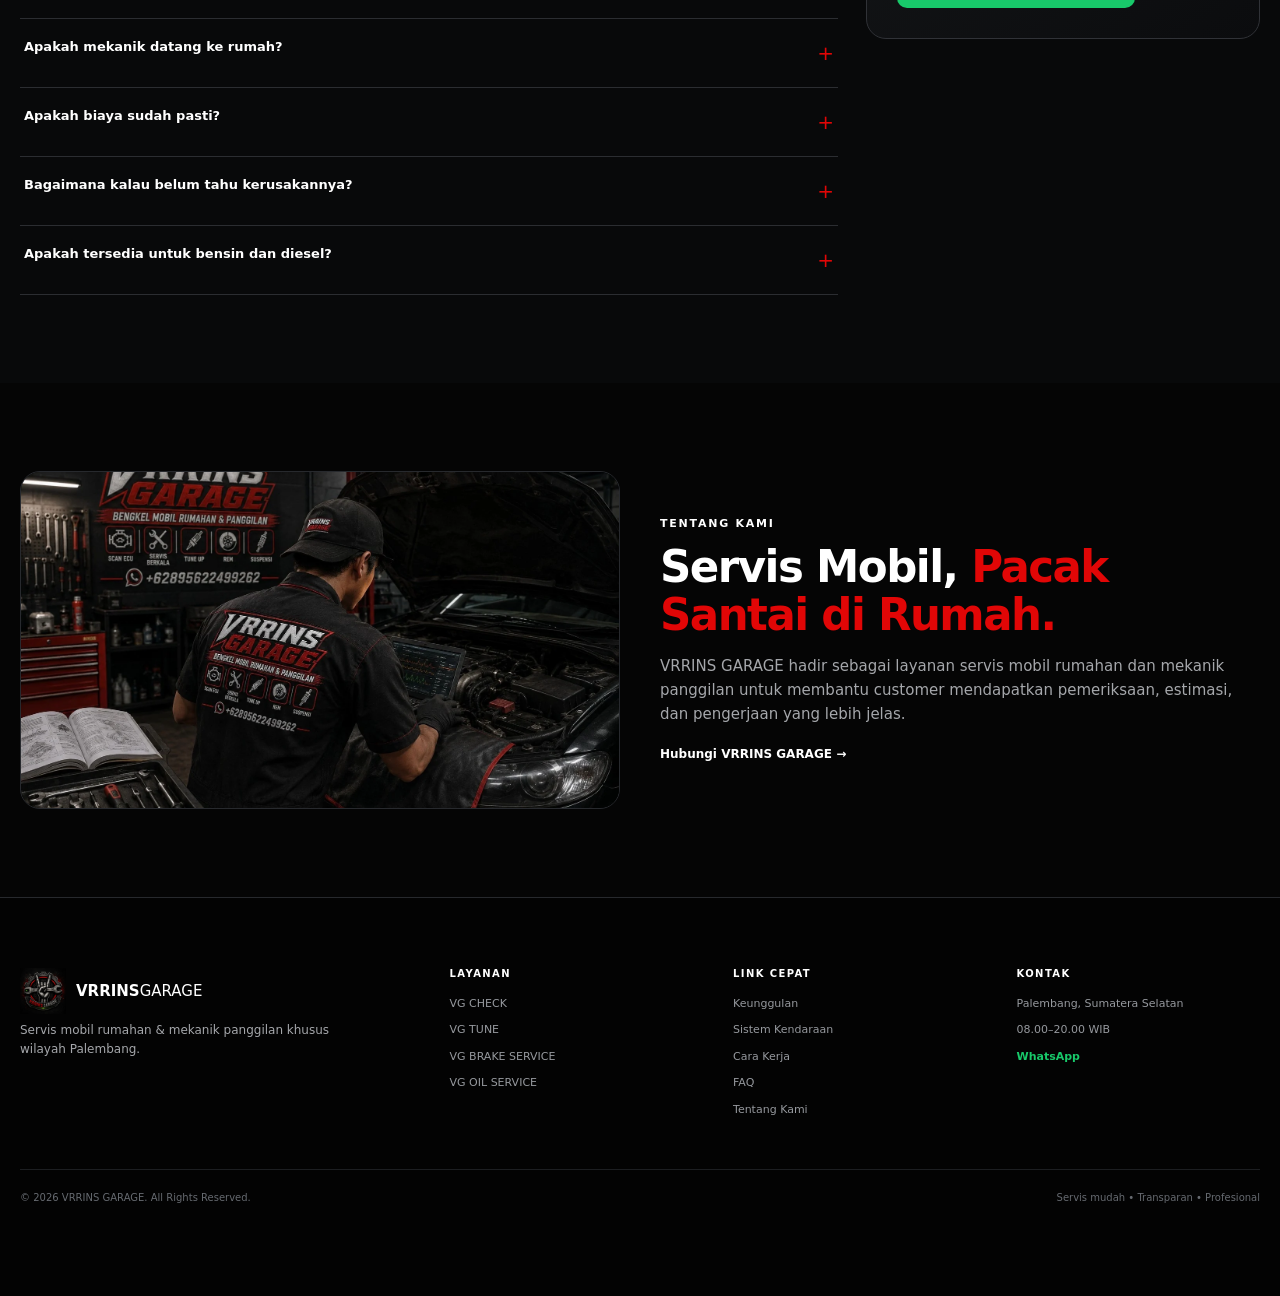
==== commit caa65ea8: "Add files via upload" ====
--- a/index.html
+++ b/index.html
@@ -179,7 +179,7 @@
       <article class="system-card" data-open-system="PENDINGIN"><div class="system-card__media"><img src="images/category-pendingin.webp" alt="Pendingin" loading="lazy"></div><div><h3>Pendingin</h3><p>Pemeriksaan sistem pendingin.</p><button type="button">DETAIL</button></div></article>
       <article class="system-card" data-open-system="TRANSMISI"><div class="system-card__media"><img src="images/category-transmisi.webp" alt="Transmisi" loading="lazy"></div><div><h3>Transmisi</h3><p>Pemeriksaan sistem transmisi.</p><button type="button">DETAIL</button></div></article>
       <article class="system-card" data-open-system="KELISTRIKAN MESIN"><div class="system-card__media"><img src="images/category-kelistrikan.webp" alt="Kelistrikan mesin" loading="lazy"></div><div><h3>Kelistrikan</h3><p>Kelistrikan mesin &amp; komponen elektronik.</p><button type="button">DETAIL</button></div></article>
-        <article class="system-card" data-open-system="DEREK"><div class="system-card__media"><img src="images/category-derek.webp" alt="Derek" loading="lazy" onerror="this.onerror=null;this.src='images/placeholder.webp'"></div><div><h3>Derek</h3><p>Layanan pemindahan kendaraan sesuai kondisi dan kebutuhan.</p><button type="button">DETAIL</button></div></article>
+      <article class="system-card" data-open-system="DEREK"><div class="system-card__media"><img src="images/category-derek.webp" alt="Derek" loading="lazy"></div><div><h3>Derek</h3><p>Layanan pemindahan kendaraan sesuai kondisi dan kebutuhan.</p><button type="button">DETAIL</button></div></article>
     </div>
   </div>
 </section>
@@ -320,14 +320,11 @@
   function initFloatingBookNow() {
     var floating = document.querySelector('.floating-whatsapp');
     var heroBooking = document.querySelector('.hero-actions .button--whatsapp');
-
     if (!floating) return;
 
     function plot() {
       var height = floating.offsetHeight || 80;
       var top = 0;
-
-      // Pertahankan posisi lama: floating diplot terhadap titik tengah tombol Booking di Hero.
       if (heroBooking) {
         var rect = heroBooking.getBoundingClientRect();
         if (rect.width > 0 && rect.height > 0) {
@@ -335,7 +332,6 @@
           top = Math.max(0, Math.min(top, window.innerHeight - height));
         }
       }
-
       floating.style.setProperty('top', Math.round(top) + 'px', 'important');
       floating.style.setProperty('bottom', 'auto', 'important');
       floating.style.setProperty('transform', 'none', 'important');
@@ -347,8 +343,6 @@
     requestAnimationFrame(function () {
       requestAnimationFrame(plot);
     });
-
-    // Plotting tetap aktif ketika ukuran/orientasi viewport berubah.
     window.addEventListener('resize', plot, { passive: true });
     window.addEventListener('orientationchange', plot, { passive: true });
   }
--- a/style.css
+++ b/style.css
@@ -2862,7 +2862,7 @@
 
 .floating-whatsapp {
   position: fixed !important;
-  top: auto !important; /* posisi final diplot oleh script */
+  top: var(--vg-booking-floating-top, 0px) !important;
   right: 20px !important;
   bottom: auto !important;
   left: auto !important;
@@ -3124,3 +3124,6 @@
     max-width: 190px;
   }
 }
+
+/* Final asset-safe behavior: broken optional artwork is hidden without replacing the intended asset. */
+.vg-image-missing{visibility:hidden!important;}
